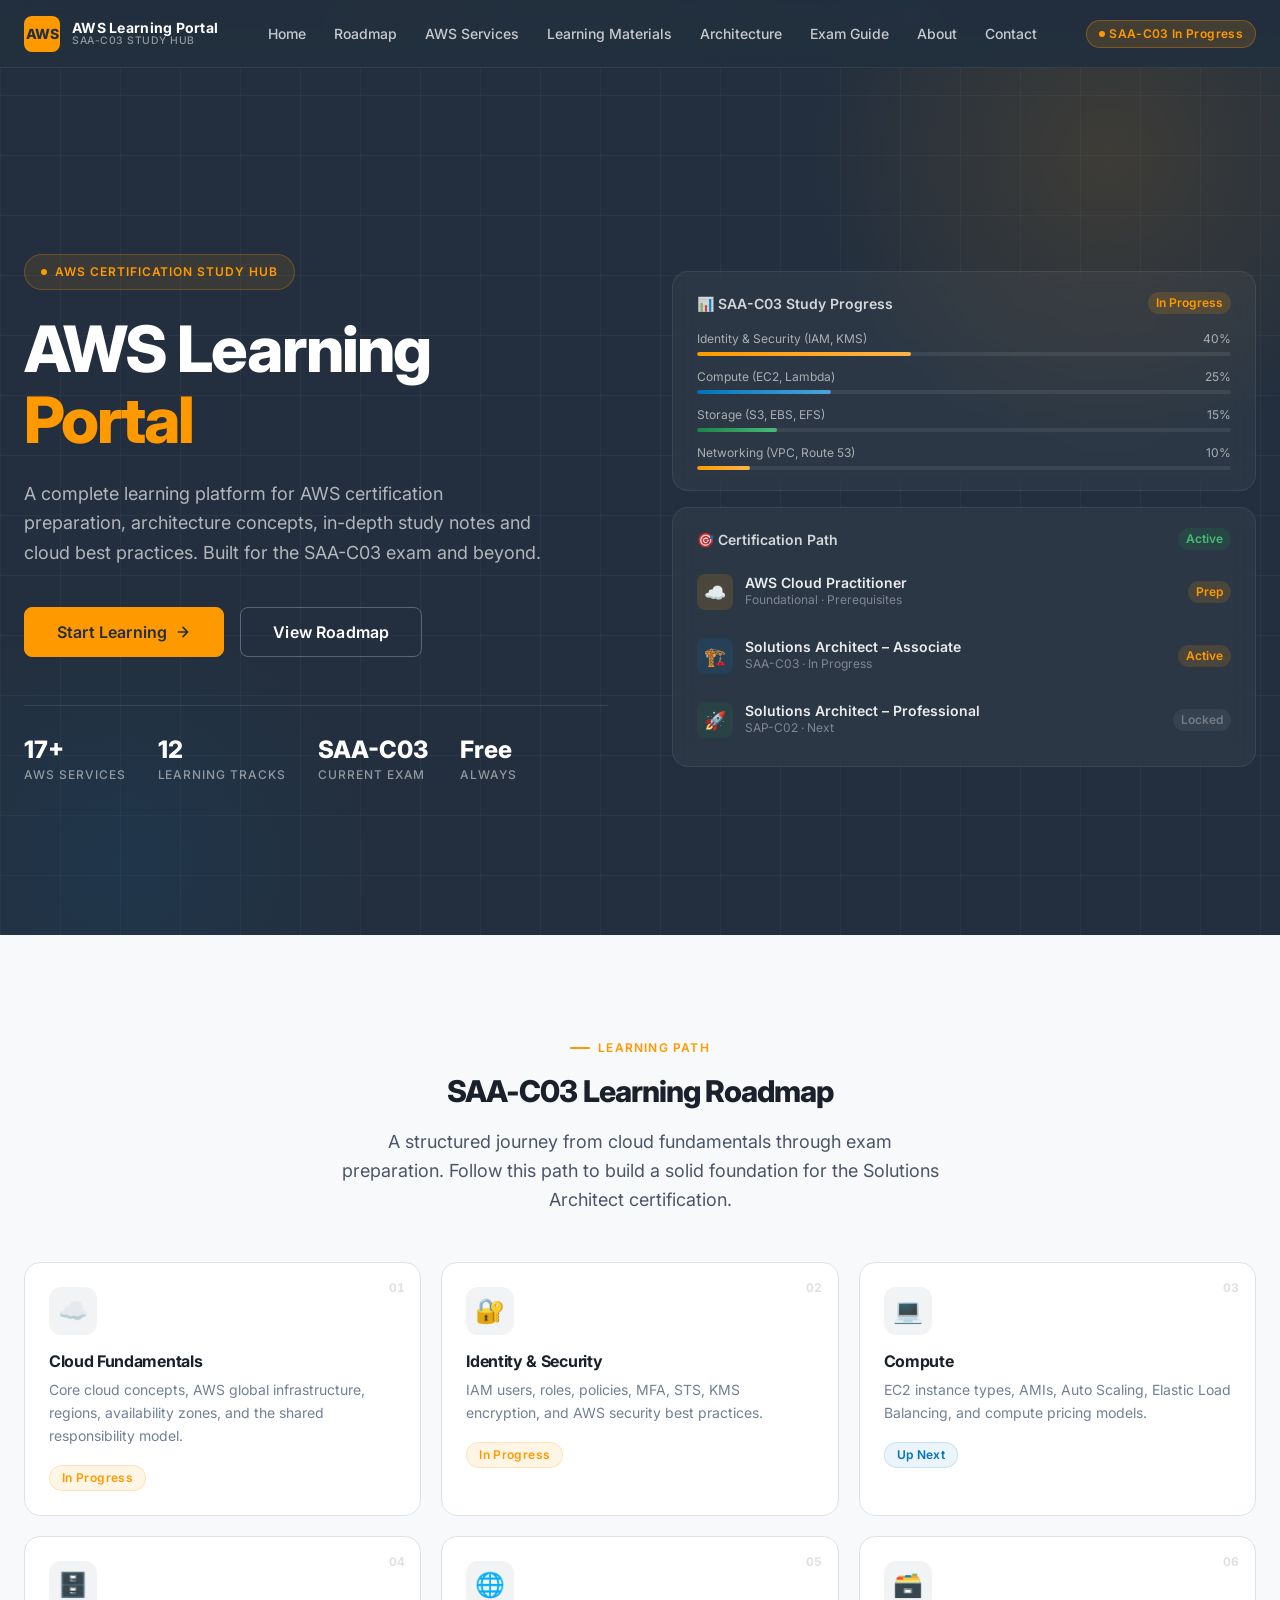
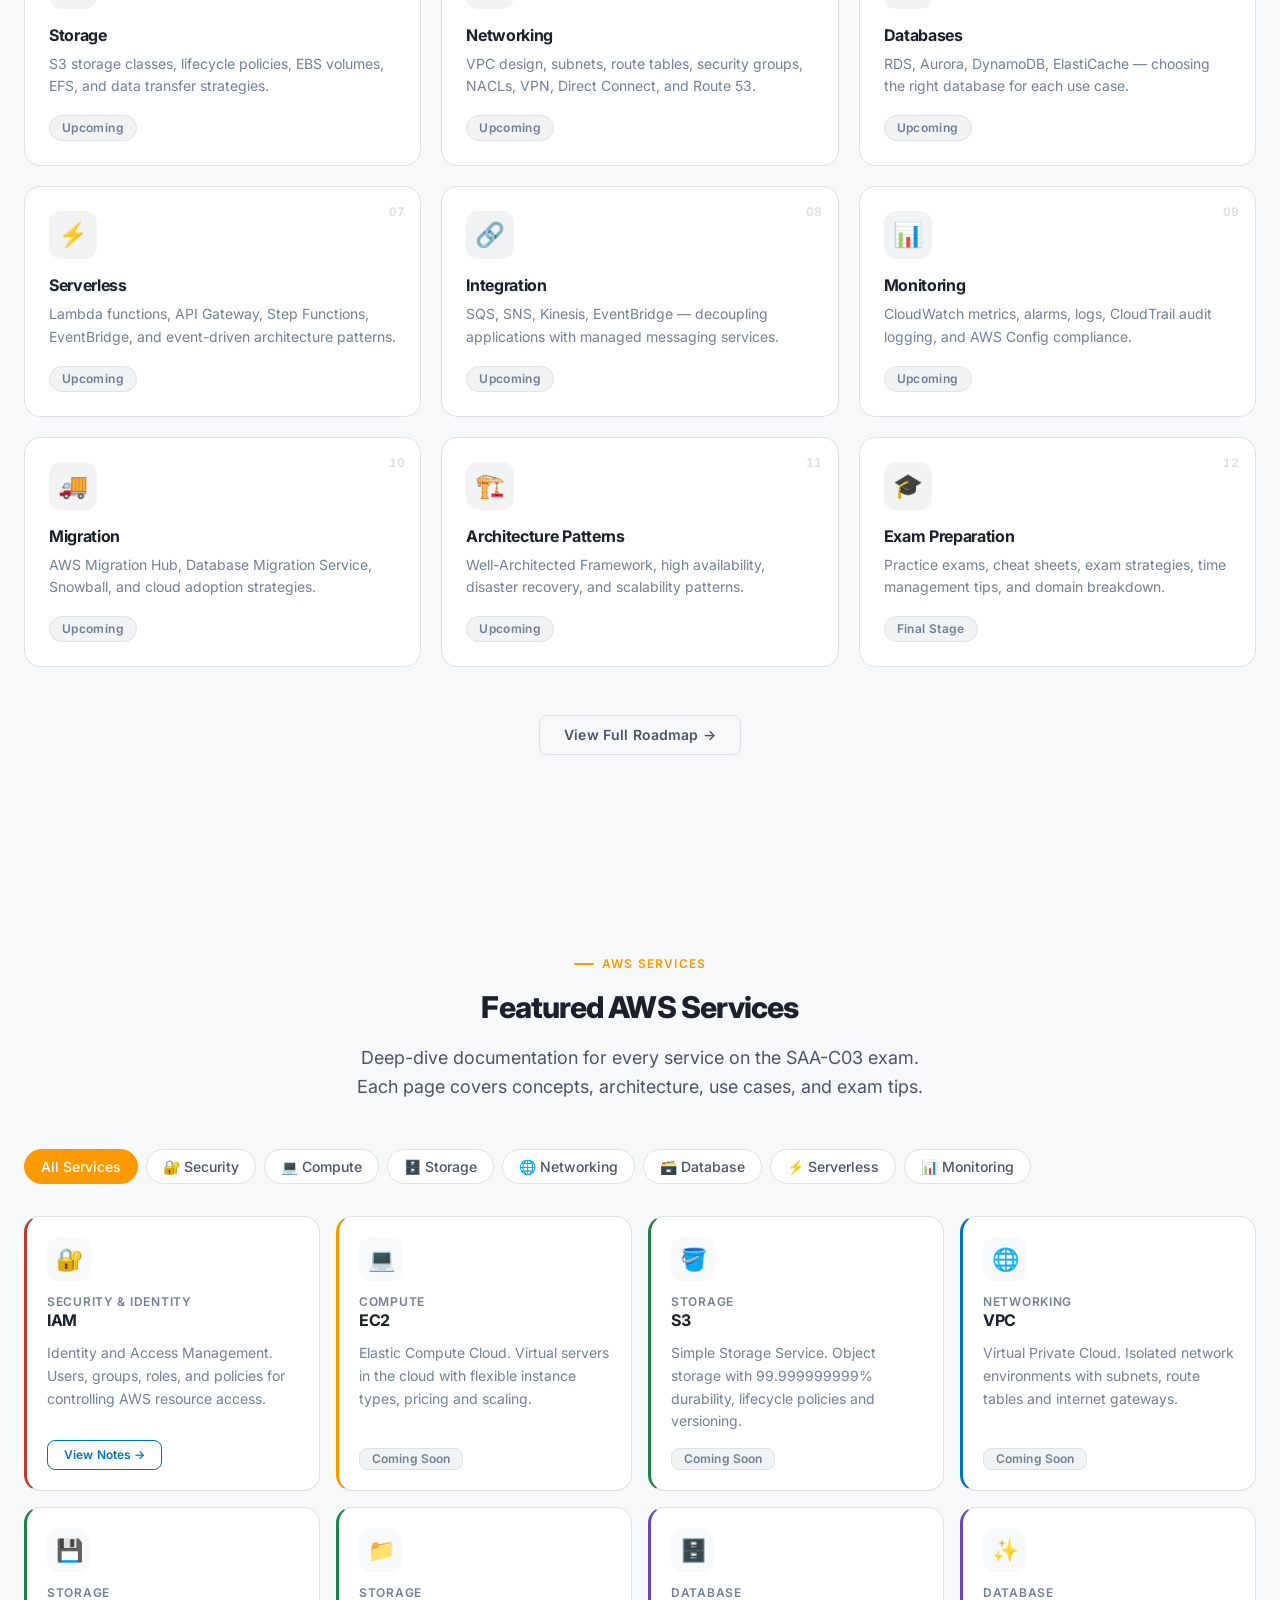
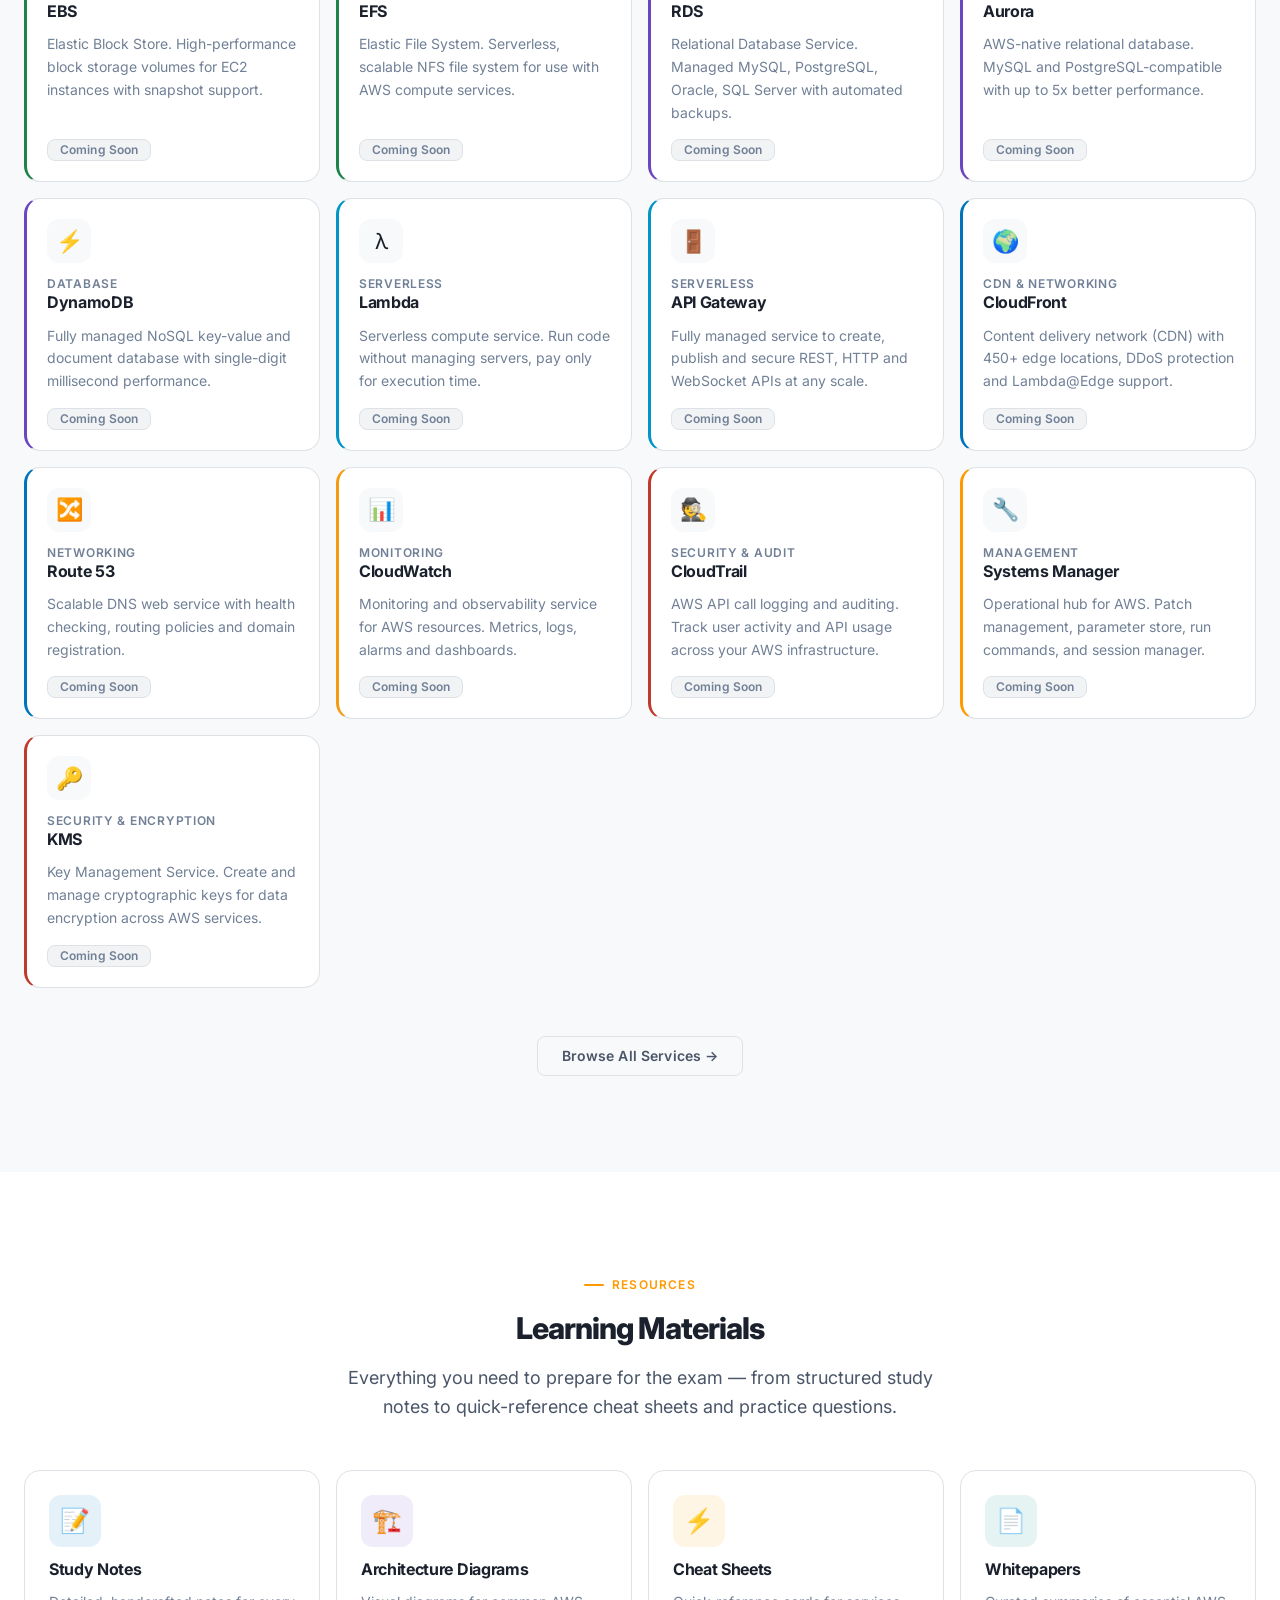
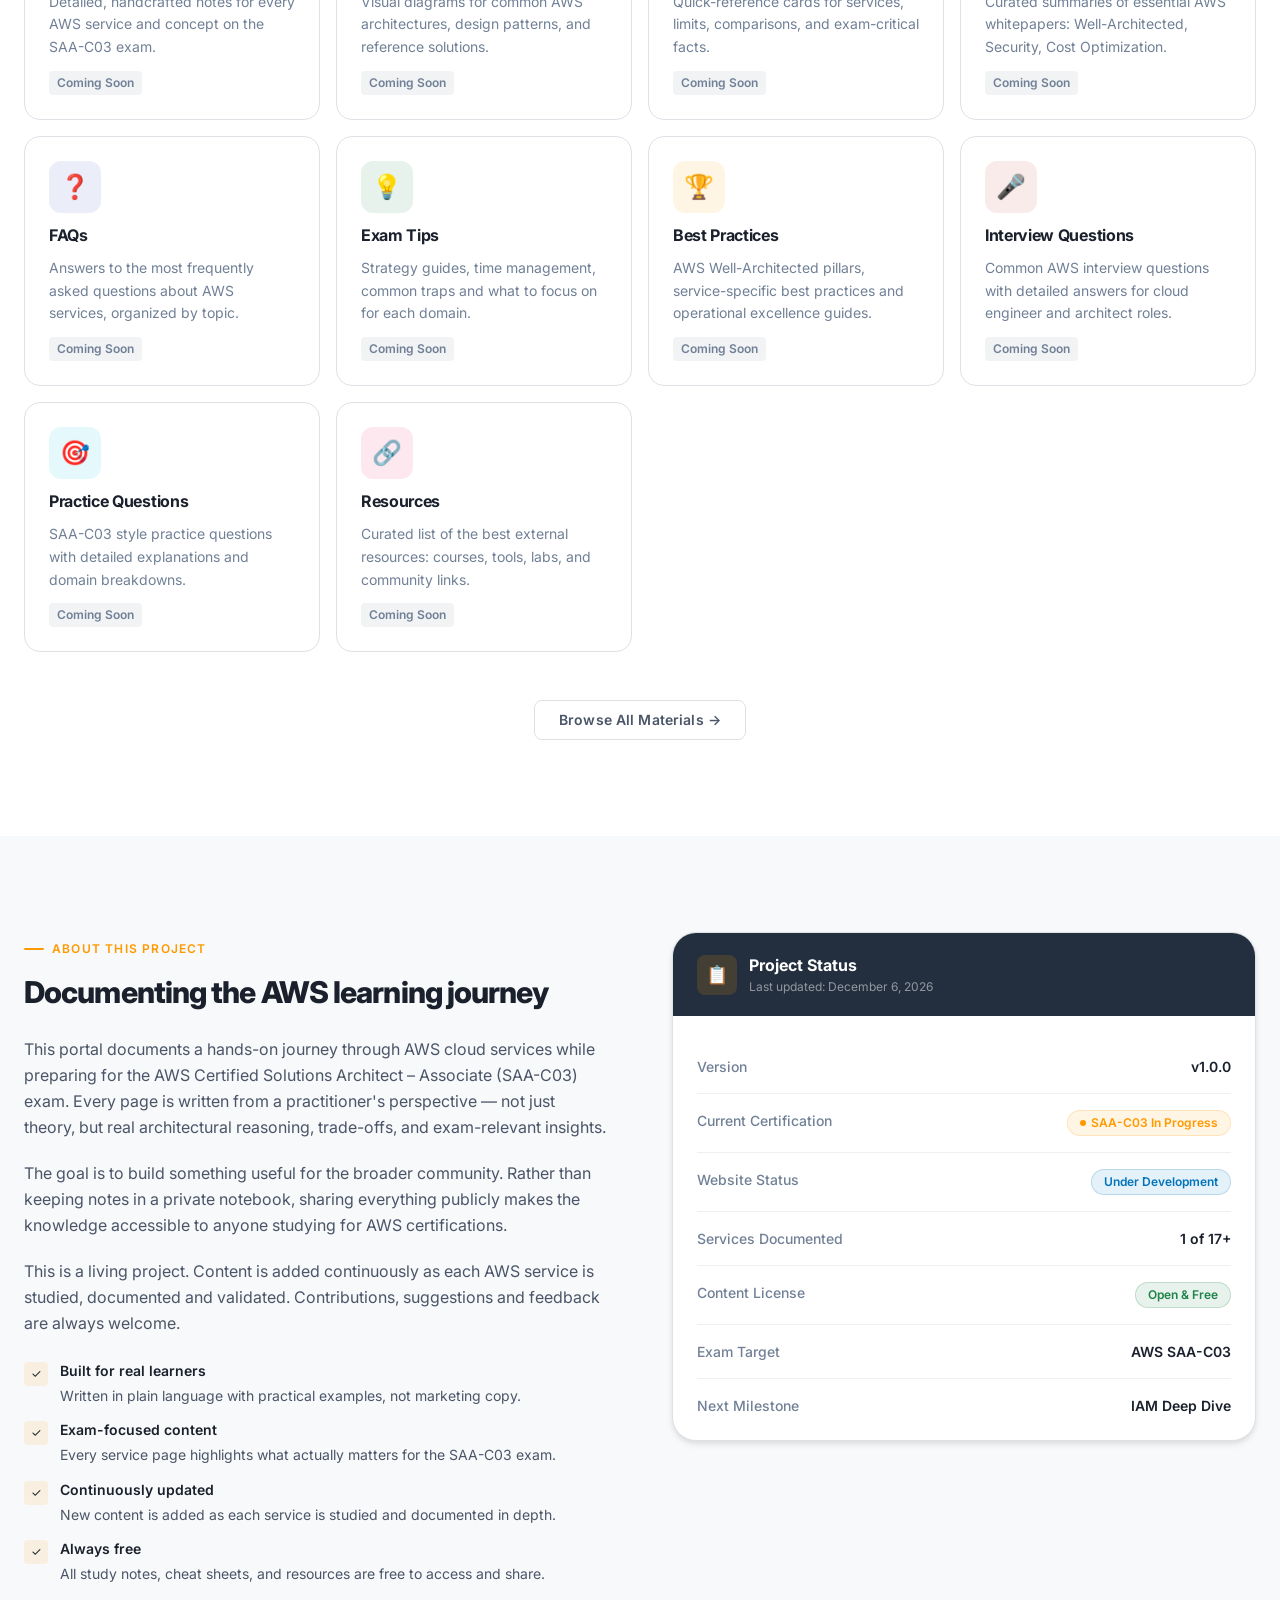
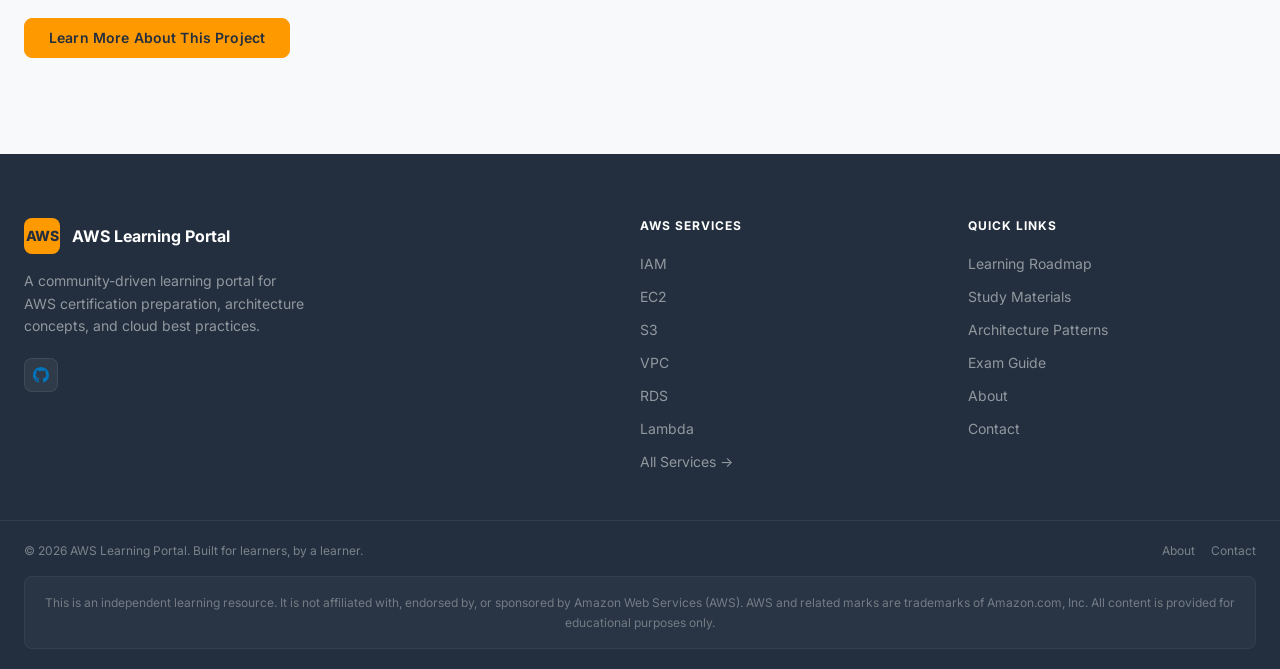
==== index.html @ 8dfd60c5 "feat: add AWS Learning Portal V1 - Landing page with hero, roadmap, services, materials, about, foot" ====
<!DOCTYPE html>
<html lang="en">
<head>
  <meta charset="UTF-8" />
  <meta name="viewport" content="width=device-width, initial-scale=1.0" />
  <meta name="description" content="A complete AWS learning portal for certification preparation, architecture concepts, study notes and cloud best practices. Focused on AWS SAA-C03." />
  <meta name="keywords" content="AWS, SAA-C03, Solutions Architect, Cloud, Certification, Learning, Study Notes" />
  <meta name="author" content="AWS Learning Portal" />

  <!-- Open Graph -->
  <meta property="og:title" content="AWS Learning Portal — SAA-C03 Study Hub" />
  <meta property="og:description" content="A complete learning platform for AWS certification preparation, architecture concepts, study notes and cloud best practices." />
  <meta property="og:type" content="website" />

  <title>AWS Learning Portal — SAA-C03 Study Hub</title>

  <!-- Google Fonts: Inter -->
  <link rel="preconnect" href="https://fonts.googleapis.com" />
  <link rel="preconnect" href="https://fonts.gstatic.com" crossorigin />
  <link href="https://fonts.googleapis.com/css2?family=Inter:wght@400;500;600;700;800&display=swap" rel="stylesheet" />

  <!-- Stylesheets -->
  <link rel="stylesheet" href="css/style.css" />
  <link rel="stylesheet" href="css/responsive.css" />

  <!-- Favicon placeholder -->
  <link rel="icon" href="data:image/svg+xml,<svg xmlns='http://www.w3.org/2000/svg' viewBox='0 0 100 100'><rect width='100' height='100' rx='18' fill='%23232F3E'/><text y='.9em' font-size='70' x='12'>☁️</text></svg>" />
</head>
<body>

  <!-- Skip to main content (accessibility) -->
  <a class="skip-link" href="#main-content">Skip to main content</a>

  <!-- ============================================================
       ANNOUNCEMENT BAR
       ============================================================ -->
  <div class="announcement-bar" role="banner">
    <strong>📚 Currently studying:</strong> AWS Certified Solutions Architect – Associate (SAA-C03) &nbsp;·&nbsp;
    <a href="services/iam.html">Start with IAM →</a>
  </div>

  <!-- ============================================================
       NAVIGATION
       ============================================================ -->
  <header class="navbar" role="banner">
    <div class="navbar__inner">

      <!-- Logo -->
      <a href="index.html" class="navbar__logo" aria-label="AWS Learning Portal home">
        <div class="navbar__logo-icon" aria-hidden="true">AWS</div>
        <div class="navbar__logo-text">
          <span class="navbar__logo-name">AWS Learning Portal</span>
          <span class="navbar__logo-tagline">SAA-C03 Study Hub</span>
        </div>
      </a>

      <!-- Desktop Nav -->
      <nav class="navbar__nav" role="navigation" aria-label="Main navigation">
        <a href="index.html"          class="navbar__link active">Home</a>
        <a href="roadmap.html"        class="navbar__link">Roadmap</a>
        <a href="services.html"       class="navbar__link">AWS Services</a>
        <a href="materials.html"      class="navbar__link">Learning Materials</a>
        <a href="architecture.html"   class="navbar__link">Architecture</a>
        <a href="exam-guide.html"     class="navbar__link">Exam Guide</a>
        <a href="about.html"          class="navbar__link">About</a>
        <a href="contact.html"        class="navbar__link">Contact</a>
      </nav>

      <!-- Actions -->
      <div class="navbar__actions">
        <span class="navbar__badge">SAA-C03 In Progress</span>
        <!-- Hamburger -->
        <button class="navbar__hamburger" aria-label="Toggle navigation" aria-expanded="false" aria-controls="mobile-menu">
          <span></span>
          <span></span>
          <span></span>
        </button>
      </div>
    </div>
  </header>

  <!-- Mobile Menu -->
  <div class="navbar__mobile-menu" id="mobile-menu" role="navigation" aria-label="Mobile navigation">
    <a href="index.html"          class="navbar__mobile-link">🏠 Home</a>
    <a href="roadmap.html"        class="navbar__mobile-link">🗺️ Roadmap</a>
    <a href="services.html"       class="navbar__mobile-link">⚙️ AWS Services</a>
    <a href="materials.html"      class="navbar__mobile-link">📚 Learning Materials</a>
    <a href="architecture.html"   class="navbar__mobile-link">🏗️ Architecture Patterns</a>
    <a href="exam-guide.html"     class="navbar__mobile-link">📝 Exam Guide</a>
    <a href="about.html"          class="navbar__mobile-link">ℹ️ About</a>
    <a href="contact.html"        class="navbar__mobile-link">✉️ Contact</a>
  </div>


  <!-- ============================================================
       MAIN CONTENT
       ============================================================ -->
  <main id="main-content">

    <!-- ============================================================
         SECTION 1 — HERO
         ============================================================ -->
    <section class="hero" id="hero" aria-label="Hero section">

      <!-- Background decorations -->
      <div class="hero__bg" aria-hidden="true">
        <div class="hero__grid"></div>
        <div class="hero__glow-1"></div>
        <div class="hero__glow-2"></div>
      </div>

      <div class="hero__content">

        <!-- Left: Text -->
        <div class="hero__left">
          <div class="hero__eyebrow">
            <span class="hero__eyebrow-dot" aria-hidden="true"></span>
            AWS Certification Study Hub
          </div>

          <h1 class="hero__title">
            AWS Learning
            <span class="hero__title-accent">Portal</span>
          </h1>

          <p class="hero__subtitle">
            A complete learning platform for AWS certification preparation,
            architecture concepts, in-depth study notes and cloud best practices.
            Built for the SAA-C03 exam and beyond.
          </p>

          <div class="hero__actions">
            <a href="#roadmap" class="btn btn--primary btn--lg">
              Start Learning
              <svg width="16" height="16" viewBox="0 0 24 24" fill="none" stroke="currentColor" stroke-width="2.5" stroke-linecap="round" stroke-linejoin="round" aria-hidden="true"><path d="M5 12h14M12 5l7 7-7 7"/></svg>
            </a>
            <a href="roadmap.html" class="btn btn--ghost-light btn--lg">
              View Roadmap
            </a>
          </div>

          <!-- Stats bar -->
          <div class="hero__stats" aria-label="Portal statistics">
            <div class="hero__stat">
              <div class="hero__stat-number">17+</div>
              <div class="hero__stat-label">AWS Services</div>
            </div>
            <div class="hero__stat">
              <div class="hero__stat-number">12</div>
              <div class="hero__stat-label">Learning Tracks</div>
            </div>
            <div class="hero__stat">
              <div class="hero__stat-number">SAA-C03</div>
              <div class="hero__stat-label">Current Exam</div>
            </div>
            <div class="hero__stat">
              <div class="hero__stat-number">Free</div>
              <div class="hero__stat-label">Always</div>
            </div>
          </div>
        </div>

        <!-- Right: Dashboard Panel -->
        <div class="hero__right" aria-hidden="true">

          <!-- Study Progress Panel -->
          <div class="hero__panel">
            <div class="hero__panel-header">
              <span class="hero__panel-title">📊 SAA-C03 Study Progress</span>
              <span class="hero__panel-badge">In Progress</span>
            </div>
            <div class="hero__progress-list">
              <div class="hero__progress-item">
                <div class="hero__progress-label">
                  <span>Identity &amp; Security (IAM, KMS)</span>
                  <span>40%</span>
                </div>
                <div class="hero__progress-bar">
                  <div class="hero__progress-fill" data-width="40"></div>
                </div>
              </div>
              <div class="hero__progress-item">
                <div class="hero__progress-label">
                  <span>Compute (EC2, Lambda)</span>
                  <span>25%</span>
                </div>
                <div class="hero__progress-bar">
                  <div class="hero__progress-fill hero__progress-fill--blue" data-width="25"></div>
                </div>
              </div>
              <div class="hero__progress-item">
                <div class="hero__progress-label">
                  <span>Storage (S3, EBS, EFS)</span>
                  <span>15%</span>
                </div>
                <div class="hero__progress-bar">
                  <div class="hero__progress-fill hero__progress-fill--green" data-width="15"></div>
                </div>
              </div>
              <div class="hero__progress-item">
                <div class="hero__progress-label">
                  <span>Networking (VPC, Route 53)</span>
                  <span>10%</span>
                </div>
                <div class="hero__progress-bar">
                  <div class="hero__progress-fill" data-width="10"></div>
                </div>
              </div>
            </div>
          </div>

          <!-- Certification Roadmap Panel -->
          <div class="hero__panel">
            <div class="hero__panel-header">
              <span class="hero__panel-title">🎯 Certification Path</span>
              <span class="hero__panel-badge hero__panel-badge--green">Active</span>
            </div>
            <div class="hero__progress-list">
              <div class="hero__cert-item">
                <div class="hero__cert-icon hero__cert-icon--orange">☁️</div>
                <div class="hero__cert-info">
                  <div class="hero__cert-name">AWS Cloud Practitioner</div>
                  <div class="hero__cert-meta">Foundational · Prerequisites</div>
                </div>
                <span class="hero__cert-status hero__cert-status--active">Prep</span>
              </div>
              <div class="hero__cert-item">
                <div class="hero__cert-icon hero__cert-icon--blue">🏗️</div>
                <div class="hero__cert-info">
                  <div class="hero__cert-name">Solutions Architect – Associate</div>
                  <div class="hero__cert-meta">SAA-C03 · In Progress</div>
                </div>
                <span class="hero__cert-status hero__cert-status--active">Active</span>
              </div>
              <div class="hero__cert-item">
                <div class="hero__cert-icon hero__cert-icon--green">🚀</div>
                <div class="hero__cert-info">
                  <div class="hero__cert-name">Solutions Architect – Professional</div>
                  <div class="hero__cert-meta">SAP-C02 · Next</div>
                </div>
                <span class="hero__cert-status hero__cert-status--locked">Locked</span>
              </div>
            </div>
          </div>

        </div><!-- /.hero__right -->
      </div><!-- /.hero__content -->
    </section>


    <!-- ============================================================
         SECTION 2 — LEARNING ROADMAP
         ============================================================ -->
    <section class="section roadmap" id="roadmap" aria-labelledby="roadmap-title">
      <div class="container">

        <div class="section-header section-header--centered fade-in">
          <div class="section-label">Learning Path</div>
          <h2 class="section-title" id="roadmap-title">SAA-C03 Learning Roadmap</h2>
          <p class="section-subtitle">
            A structured journey from cloud fundamentals through exam preparation.
            Follow this path to build a solid foundation for the Solutions Architect certification.
          </p>
        </div>

        <div class="roadmap__grid stagger">

          <article class="roadmap-card fade-in">
            <span class="roadmap-card__number">01</span>
            <div class="roadmap-card__icon">☁️</div>
            <h3 class="roadmap-card__title">Cloud Fundamentals</h3>
            <p class="roadmap-card__desc">Core cloud concepts, AWS global infrastructure, regions, availability zones, and the shared responsibility model.</p>
            <span class="roadmap-card__tag roadmap-card__tag--active">In Progress</span>
          </article>

          <article class="roadmap-card fade-in">
            <span class="roadmap-card__number">02</span>
            <div class="roadmap-card__icon">🔐</div>
            <h3 class="roadmap-card__title">Identity &amp; Security</h3>
            <p class="roadmap-card__desc">IAM users, roles, policies, MFA, STS, KMS encryption, and AWS security best practices.</p>
            <span class="roadmap-card__tag roadmap-card__tag--active">In Progress</span>
          </article>

          <article class="roadmap-card fade-in">
            <span class="roadmap-card__number">03</span>
            <div class="roadmap-card__icon">💻</div>
            <h3 class="roadmap-card__title">Compute</h3>
            <p class="roadmap-card__desc">EC2 instance types, AMIs, Auto Scaling, Elastic Load Balancing, and compute pricing models.</p>
            <span class="roadmap-card__tag roadmap-card__tag--soon">Up Next</span>
          </article>

          <article class="roadmap-card fade-in">
            <span class="roadmap-card__number">04</span>
            <div class="roadmap-card__icon">🗄️</div>
            <h3 class="roadmap-card__title">Storage</h3>
            <p class="roadmap-card__desc">S3 storage classes, lifecycle policies, EBS volumes, EFS, and data transfer strategies.</p>
            <span class="roadmap-card__tag roadmap-card__tag--locked">Upcoming</span>
          </article>

          <article class="roadmap-card fade-in">
            <span class="roadmap-card__number">05</span>
            <div class="roadmap-card__icon">🌐</div>
            <h3 class="roadmap-card__title">Networking</h3>
            <p class="roadmap-card__desc">VPC design, subnets, route tables, security groups, NACLs, VPN, Direct Connect, and Route 53.</p>
            <span class="roadmap-card__tag roadmap-card__tag--locked">Upcoming</span>
          </article>

          <article class="roadmap-card fade-in">
            <span class="roadmap-card__number">06</span>
            <div class="roadmap-card__icon">🗃️</div>
            <h3 class="roadmap-card__title">Databases</h3>
            <p class="roadmap-card__desc">RDS, Aurora, DynamoDB, ElastiCache — choosing the right database for each use case.</p>
            <span class="roadmap-card__tag roadmap-card__tag--locked">Upcoming</span>
          </article>

          <article class="roadmap-card fade-in">
            <span class="roadmap-card__number">07</span>
            <div class="roadmap-card__icon">⚡</div>
            <h3 class="roadmap-card__title">Serverless</h3>
            <p class="roadmap-card__desc">Lambda functions, API Gateway, Step Functions, EventBridge, and event-driven architecture patterns.</p>
            <span class="roadmap-card__tag roadmap-card__tag--locked">Upcoming</span>
          </article>

          <article class="roadmap-card fade-in">
            <span class="roadmap-card__number">08</span>
            <div class="roadmap-card__icon">🔗</div>
            <h3 class="roadmap-card__title">Integration</h3>
            <p class="roadmap-card__desc">SQS, SNS, Kinesis, EventBridge — decoupling applications with managed messaging services.</p>
            <span class="roadmap-card__tag roadmap-card__tag--locked">Upcoming</span>
          </article>

          <article class="roadmap-card fade-in">
            <span class="roadmap-card__number">09</span>
            <div class="roadmap-card__icon">📊</div>
            <h3 class="roadmap-card__title">Monitoring</h3>
            <p class="roadmap-card__desc">CloudWatch metrics, alarms, logs, CloudTrail audit logging, and AWS Config compliance.</p>
            <span class="roadmap-card__tag roadmap-card__tag--locked">Upcoming</span>
          </article>

          <article class="roadmap-card fade-in">
            <span class="roadmap-card__number">10</span>
            <div class="roadmap-card__icon">🚚</div>
            <h3 class="roadmap-card__title">Migration</h3>
            <p class="roadmap-card__desc">AWS Migration Hub, Database Migration Service, Snowball, and cloud adoption strategies.</p>
            <span class="roadmap-card__tag roadmap-card__tag--locked">Upcoming</span>
          </article>

          <article class="roadmap-card fade-in">
            <span class="roadmap-card__number">11</span>
            <div class="roadmap-card__icon">🏗️</div>
            <h3 class="roadmap-card__title">Architecture Patterns</h3>
            <p class="roadmap-card__desc">Well-Architected Framework, high availability, disaster recovery, and scalability patterns.</p>
            <span class="roadmap-card__tag roadmap-card__tag--locked">Upcoming</span>
          </article>

          <article class="roadmap-card fade-in">
            <span class="roadmap-card__number">12</span>
            <div class="roadmap-card__icon">🎓</div>
            <h3 class="roadmap-card__title">Exam Preparation</h3>
            <p class="roadmap-card__desc">Practice exams, cheat sheets, exam strategies, time management tips, and domain breakdown.</p>
            <span class="roadmap-card__tag roadmap-card__tag--locked">Final Stage</span>
          </article>

        </div><!-- /.roadmap__grid -->

        <div class="text-center" style="margin-top: 3rem;">
          <a href="roadmap.html" class="btn btn--ghost">View Full Roadmap →</a>
        </div>

      </div>
    </section>


    <!-- ============================================================
         SECTION 3 — FEATURED AWS SERVICES
         ============================================================ -->
    <section class="section section--alt" id="services" aria-labelledby="services-title">
      <div class="container">

        <div class="section-header section-header--centered fade-in">
          <div class="section-label">AWS Services</div>
          <h2 class="section-title" id="services-title">Featured AWS Services</h2>
          <p class="section-subtitle">
            Deep-dive documentation for every service on the SAA-C03 exam.
            Each page covers concepts, architecture, use cases, and exam tips.
          </p>
        </div>

        <!-- Filter Tabs -->
        <div class="services__filter" role="tablist" aria-label="Filter services by category">
          <button class="filter-tab active" data-filter="all" role="tab" aria-selected="true">All Services</button>
          <button class="filter-tab" data-filter="security"   role="tab" aria-selected="false">🔐 Security</button>
          <button class="filter-tab" data-filter="compute"    role="tab" aria-selected="false">💻 Compute</button>
          <button class="filter-tab" data-filter="storage"    role="tab" aria-selected="false">🗄️ Storage</button>
          <button class="filter-tab" data-filter="network"    role="tab" aria-selected="false">🌐 Networking</button>
          <button class="filter-tab" data-filter="database"   role="tab" aria-selected="false">🗃️ Database</button>
          <button class="filter-tab" data-filter="serverless" role="tab" aria-selected="false">⚡ Serverless</button>
          <button class="filter-tab" data-filter="monitoring" role="tab" aria-selected="false">📊 Monitoring</button>
        </div>

        <div class="services__grid stagger">

          <!-- IAM -->
          <article class="service-card aws-cat--security fade-in" data-category="security">
            <div class="service-card__icon">🔐</div>
            <div>
              <div class="service-card__category">Security &amp; Identity</div>
              <h3 class="service-card__name">IAM</h3>
            </div>
            <p class="service-card__desc">Identity and Access Management. Users, groups, roles, and policies for controlling AWS resource access.</p>
            <div class="service-card__footer">
              <a href="services/iam.html" class="btn btn--outline-blue btn--sm">View Notes →</a>
            </div>
          </article>

          <!-- EC2 -->
          <article class="service-card aws-cat--compute fade-in" data-category="compute">
            <div class="service-card__icon">💻</div>
            <div>
              <div class="service-card__category">Compute</div>
              <h3 class="service-card__name">EC2</h3>
            </div>
            <p class="service-card__desc">Elastic Compute Cloud. Virtual servers in the cloud with flexible instance types, pricing and scaling.</p>
            <div class="service-card__footer">
              <a href="services/ec2.html" class="btn btn--coming-soon btn--sm">Coming Soon</a>
            </div>
          </article>

          <!-- S3 -->
          <article class="service-card aws-cat--storage fade-in" data-category="storage">
            <div class="service-card__icon">🪣</div>
            <div>
              <div class="service-card__category">Storage</div>
              <h3 class="service-card__name">S3</h3>
            </div>
            <p class="service-card__desc">Simple Storage Service. Object storage with 99.999999999% durability, lifecycle policies and versioning.</p>
            <div class="service-card__footer">
              <a href="services/s3.html" class="btn btn--coming-soon btn--sm">Coming Soon</a>
            </div>
          </article>

          <!-- VPC -->
          <article class="service-card aws-cat--network fade-in" data-category="network">
            <div class="service-card__icon">🌐</div>
            <div>
              <div class="service-card__category">Networking</div>
              <h3 class="service-card__name">VPC</h3>
            </div>
            <p class="service-card__desc">Virtual Private Cloud. Isolated network environments with subnets, route tables and internet gateways.</p>
            <div class="service-card__footer">
              <a href="services/vpc.html" class="btn btn--coming-soon btn--sm">Coming Soon</a>
            </div>
          </article>

          <!-- EBS -->
          <article class="service-card aws-cat--storage fade-in" data-category="storage">
            <div class="service-card__icon">💾</div>
            <div>
              <div class="service-card__category">Storage</div>
              <h3 class="service-card__name">EBS</h3>
            </div>
            <p class="service-card__desc">Elastic Block Store. High-performance block storage volumes for EC2 instances with snapshot support.</p>
            <div class="service-card__footer">
              <a href="services/ebs.html" class="btn btn--coming-soon btn--sm">Coming Soon</a>
            </div>
          </article>

          <!-- EFS -->
          <article class="service-card aws-cat--storage fade-in" data-category="storage">
            <div class="service-card__icon">📁</div>
            <div>
              <div class="service-card__category">Storage</div>
              <h3 class="service-card__name">EFS</h3>
            </div>
            <p class="service-card__desc">Elastic File System. Serverless, scalable NFS file system for use with AWS compute services.</p>
            <div class="service-card__footer">
              <a href="services/efs.html" class="btn btn--coming-soon btn--sm">Coming Soon</a>
            </div>
          </article>

          <!-- RDS -->
          <article class="service-card aws-cat--database fade-in" data-category="database">
            <div class="service-card__icon">🗄️</div>
            <div>
              <div class="service-card__category">Database</div>
              <h3 class="service-card__name">RDS</h3>
            </div>
            <p class="service-card__desc">Relational Database Service. Managed MySQL, PostgreSQL, Oracle, SQL Server with automated backups.</p>
            <div class="service-card__footer">
              <a href="services/rds.html" class="btn btn--coming-soon btn--sm">Coming Soon</a>
            </div>
          </article>

          <!-- Aurora -->
          <article class="service-card aws-cat--database fade-in" data-category="database">
            <div class="service-card__icon">✨</div>
            <div>
              <div class="service-card__category">Database</div>
              <h3 class="service-card__name">Aurora</h3>
            </div>
            <p class="service-card__desc">AWS-native relational database. MySQL and PostgreSQL-compatible with up to 5x better performance.</p>
            <div class="service-card__footer">
              <a href="services/aurora.html" class="btn btn--coming-soon btn--sm">Coming Soon</a>
            </div>
          </article>

          <!-- DynamoDB -->
          <article class="service-card aws-cat--database fade-in" data-category="database">
            <div class="service-card__icon">⚡</div>
            <div>
              <div class="service-card__category">Database</div>
              <h3 class="service-card__name">DynamoDB</h3>
            </div>
            <p class="service-card__desc">Fully managed NoSQL key-value and document database with single-digit millisecond performance.</p>
            <div class="service-card__footer">
              <a href="services/dynamodb.html" class="btn btn--coming-soon btn--sm">Coming Soon</a>
            </div>
          </article>

          <!-- Lambda -->
          <article class="service-card aws-cat--serverless fade-in" data-category="serverless">
            <div class="service-card__icon">λ</div>
            <div>
              <div class="service-card__category">Serverless</div>
              <h3 class="service-card__name">Lambda</h3>
            </div>
            <p class="service-card__desc">Serverless compute service. Run code without managing servers, pay only for execution time.</p>
            <div class="service-card__footer">
              <a href="services/lambda.html" class="btn btn--coming-soon btn--sm">Coming Soon</a>
            </div>
          </article>

          <!-- API Gateway -->
          <article class="service-card aws-cat--serverless fade-in" data-category="serverless">
            <div class="service-card__icon">🚪</div>
            <div>
              <div class="service-card__category">Serverless</div>
              <h3 class="service-card__name">API Gateway</h3>
            </div>
            <p class="service-card__desc">Fully managed service to create, publish and secure REST, HTTP and WebSocket APIs at any scale.</p>
            <div class="service-card__footer">
              <a href="services/api-gateway.html" class="btn btn--coming-soon btn--sm">Coming Soon</a>
            </div>
          </article>

          <!-- CloudFront -->
          <article class="service-card aws-cat--network fade-in" data-category="network">
            <div class="service-card__icon">🌍</div>
            <div>
              <div class="service-card__category">CDN &amp; Networking</div>
              <h3 class="service-card__name">CloudFront</h3>
            </div>
            <p class="service-card__desc">Content delivery network (CDN) with 450+ edge locations, DDoS protection and Lambda@Edge support.</p>
            <div class="service-card__footer">
              <a href="services/cloudfront.html" class="btn btn--coming-soon btn--sm">Coming Soon</a>
            </div>
          </article>

          <!-- Route 53 -->
          <article class="service-card aws-cat--network fade-in" data-category="network">
            <div class="service-card__icon">🔀</div>
            <div>
              <div class="service-card__category">Networking</div>
              <h3 class="service-card__name">Route 53</h3>
            </div>
            <p class="service-card__desc">Scalable DNS web service with health checking, routing policies and domain registration.</p>
            <div class="service-card__footer">
              <a href="services/route53.html" class="btn btn--coming-soon btn--sm">Coming Soon</a>
            </div>
          </article>

          <!-- CloudWatch -->
          <article class="service-card aws-cat--monitoring fade-in" data-category="monitoring">
            <div class="service-card__icon">📊</div>
            <div>
              <div class="service-card__category">Monitoring</div>
              <h3 class="service-card__name">CloudWatch</h3>
            </div>
            <p class="service-card__desc">Monitoring and observability service for AWS resources. Metrics, logs, alarms and dashboards.</p>
            <div class="service-card__footer">
              <a href="services/cloudwatch.html" class="btn btn--coming-soon btn--sm">Coming Soon</a>
            </div>
          </article>

          <!-- CloudTrail -->
          <article class="service-card aws-cat--security fade-in" data-category="security">
            <div class="service-card__icon">🕵️</div>
            <div>
              <div class="service-card__category">Security &amp; Audit</div>
              <h3 class="service-card__name">CloudTrail</h3>
            </div>
            <p class="service-card__desc">AWS API call logging and auditing. Track user activity and API usage across your AWS infrastructure.</p>
            <div class="service-card__footer">
              <a href="services/cloudtrail.html" class="btn btn--coming-soon btn--sm">Coming Soon</a>
            </div>
          </article>

          <!-- Systems Manager -->
          <article class="service-card aws-cat--compute fade-in" data-category="compute">
            <div class="service-card__icon">🔧</div>
            <div>
              <div class="service-card__category">Management</div>
              <h3 class="service-card__name">Systems Manager</h3>
            </div>
            <p class="service-card__desc">Operational hub for AWS. Patch management, parameter store, run commands, and session manager.</p>
            <div class="service-card__footer">
              <a href="services/ssm.html" class="btn btn--coming-soon btn--sm">Coming Soon</a>
            </div>
          </article>

          <!-- KMS -->
          <article class="service-card aws-cat--security fade-in" data-category="security">
            <div class="service-card__icon">🔑</div>
            <div>
              <div class="service-card__category">Security &amp; Encryption</div>
              <h3 class="service-card__name">KMS</h3>
            </div>
            <p class="service-card__desc">Key Management Service. Create and manage cryptographic keys for data encryption across AWS services.</p>
            <div class="service-card__footer">
              <a href="services/kms.html" class="btn btn--coming-soon btn--sm">Coming Soon</a>
            </div>
          </article>

        </div><!-- /.services__grid -->

        <div class="text-center" style="margin-top: 3rem;">
          <a href="services.html" class="btn btn--ghost">Browse All Services →</a>
        </div>

      </div>
    </section>


    <!-- ============================================================
         SECTION 4 — LEARNING MATERIALS
         ============================================================ -->
    <section class="section" id="materials" aria-labelledby="materials-title">
      <div class="container">

        <div class="section-header section-header--centered fade-in">
          <div class="section-label">Resources</div>
          <h2 class="section-title" id="materials-title">Learning Materials</h2>
          <p class="section-subtitle">
            Everything you need to prepare for the exam — from structured study notes
            to quick-reference cheat sheets and practice questions.
          </p>
        </div>

        <div class="materials__grid stagger">

          <a href="materials.html#study-notes" class="material-card fade-in">
            <div class="material-card__icon-wrap icon-bg--blue">📝</div>
            <h3 class="material-card__title">Study Notes</h3>
            <p class="material-card__desc">Detailed, handcrafted notes for every AWS service and concept on the SAA-C03 exam.</p>
            <span class="material-card__count">Coming Soon</span>
          </a>

          <a href="architecture.html" class="material-card fade-in">
            <div class="material-card__icon-wrap icon-bg--purple">🏗️</div>
            <h3 class="material-card__title">Architecture Diagrams</h3>
            <p class="material-card__desc">Visual diagrams for common AWS architectures, design patterns, and reference solutions.</p>
            <span class="material-card__count">Coming Soon</span>
          </a>

          <a href="materials.html#cheat-sheets" class="material-card fade-in">
            <div class="material-card__icon-wrap icon-bg--orange">⚡</div>
            <h3 class="material-card__title">Cheat Sheets</h3>
            <p class="material-card__desc">Quick-reference cards for services, limits, comparisons, and exam-critical facts.</p>
            <span class="material-card__count">Coming Soon</span>
          </a>

          <a href="materials.html#whitepapers" class="material-card fade-in">
            <div class="material-card__icon-wrap icon-bg--teal">📄</div>
            <h3 class="material-card__title">Whitepapers</h3>
            <p class="material-card__desc">Curated summaries of essential AWS whitepapers: Well-Architected, Security, Cost Optimization.</p>
            <span class="material-card__count">Coming Soon</span>
          </a>

          <a href="materials.html#faqs" class="material-card fade-in">
            <div class="material-card__icon-wrap icon-bg--indigo">❓</div>
            <h3 class="material-card__title">FAQs</h3>
            <p class="material-card__desc">Answers to the most frequently asked questions about AWS services, organized by topic.</p>
            <span class="material-card__count">Coming Soon</span>
          </a>

          <a href="exam-guide.html#tips" class="material-card fade-in">
            <div class="material-card__icon-wrap icon-bg--green">💡</div>
            <h3 class="material-card__title">Exam Tips</h3>
            <p class="material-card__desc">Strategy guides, time management, common traps and what to focus on for each domain.</p>
            <span class="material-card__count">Coming Soon</span>
          </a>

          <a href="materials.html#best-practices" class="material-card fade-in">
            <div class="material-card__icon-wrap icon-bg--amber">🏆</div>
            <h3 class="material-card__title">Best Practices</h3>
            <p class="material-card__desc">AWS Well-Architected pillars, service-specific best practices and operational excellence guides.</p>
            <span class="material-card__count">Coming Soon</span>
          </a>

          <a href="materials.html#interview" class="material-card fade-in">
            <div class="material-card__icon-wrap icon-bg--red">🎤</div>
            <h3 class="material-card__title">Interview Questions</h3>
            <p class="material-card__desc">Common AWS interview questions with detailed answers for cloud engineer and architect roles.</p>
            <span class="material-card__count">Coming Soon</span>
          </a>

          <a href="materials.html#practice" class="material-card fade-in">
            <div class="material-card__icon-wrap icon-bg--cyan">🎯</div>
            <h3 class="material-card__title">Practice Questions</h3>
            <p class="material-card__desc">SAA-C03 style practice questions with detailed explanations and domain breakdowns.</p>
            <span class="material-card__count">Coming Soon</span>
          </a>

          <a href="materials.html#resources" class="material-card fade-in">
            <div class="material-card__icon-wrap icon-bg--pink">🔗</div>
            <h3 class="material-card__title">Resources</h3>
            <p class="material-card__desc">Curated list of the best external resources: courses, tools, labs, and community links.</p>
            <span class="material-card__count">Coming Soon</span>
          </a>

        </div><!-- /.materials__grid -->

        <div class="text-center" style="margin-top: 3rem;">
          <a href="materials.html" class="btn btn--ghost">Browse All Materials →</a>
        </div>

      </div>
    </section>


    <!-- ============================================================
         SECTION 5 — ABOUT THIS PROJECT
         ============================================================ -->
    <section class="section section--alt" id="about" aria-labelledby="about-title">
      <div class="container">
        <div class="about__grid">

          <!-- Left: Text -->
          <div class="about__text fade-in">
            <div class="section-label">About This Project</div>
            <h2 id="about-title">Documenting the AWS learning journey</h2>
            <p>
              This portal documents a hands-on journey through AWS cloud services while
              preparing for the AWS Certified Solutions Architect – Associate (SAA-C03) exam.
              Every page is written from a practitioner's perspective — not just theory, but
              real architectural reasoning, trade-offs, and exam-relevant insights.
            </p>
            <p>
              The goal is to build something useful for the broader community. Rather than
              keeping notes in a private notebook, sharing everything publicly makes the
              knowledge accessible to anyone studying for AWS certifications.
            </p>
            <p>
              This is a living project. Content is added continuously as each AWS service
              is studied, documented and validated. Contributions, suggestions and feedback
              are always welcome.
            </p>

            <div class="about__feature-list">
              <div class="about__feature">
                <div class="about__feature-icon" aria-hidden="true">✓</div>
                <div class="about__feature-text">
                  <strong>Built for real learners</strong>
                  Written in plain language with practical examples, not marketing copy.
                </div>
              </div>
              <div class="about__feature">
                <div class="about__feature-icon" aria-hidden="true">✓</div>
                <div class="about__feature-text">
                  <strong>Exam-focused content</strong>
                  Every service page highlights what actually matters for the SAA-C03 exam.
                </div>
              </div>
              <div class="about__feature">
                <div class="about__feature-icon" aria-hidden="true">✓</div>
                <div class="about__feature-text">
                  <strong>Continuously updated</strong>
                  New content is added as each service is studied and documented in depth.
                </div>
              </div>
              <div class="about__feature">
                <div class="about__feature-icon" aria-hidden="true">✓</div>
                <div class="about__feature-text">
                  <strong>Always free</strong>
                  All study notes, cheat sheets, and resources are free to access and share.
                </div>
              </div>
            </div>

            <div style="margin-top: 2rem;">
              <a href="about.html" class="btn btn--primary">Learn More About This Project</a>
            </div>
          </div><!-- /.about__text -->

          <!-- Right: Status Card -->
          <div class="fade-in">
            <div class="status-card" role="region" aria-label="Project status">

              <div class="status-card__header">
                <div class="status-card__header-icon" aria-hidden="true">📋</div>
                <div>
                  <div class="status-card__header-title">Project Status</div>
                  <div class="status-card__header-sub">Last updated: <span id="last-updated">Loading…</span></div>
                </div>
              </div>

              <div class="status-card__body">

                <div class="status-row">
                  <span class="status-row__label">Version</span>
                  <span class="status-row__value">v1.0.0</span>
                </div>

                <div class="status-row">
                  <span class="status-row__label">Current Certification</span>
                  <div class="status-row__value">
                    <span class="status-badge status-badge--in-progress">SAA-C03 In Progress</span>
                  </div>
                </div>

                <div class="status-row">
                  <span class="status-row__label">Website Status</span>
                  <div class="status-row__value">
                    <span class="status-badge status-badge--development">Under Development</span>
                  </div>
                </div>

                <div class="status-row">
                  <span class="status-row__label">Services Documented</span>
                  <span class="status-row__value">1 of 17+</span>
                </div>

                <div class="status-row">
                  <span class="status-row__label">Content License</span>
                  <div class="status-row__value">
                    <span class="status-badge status-badge--open-source">Open &amp; Free</span>
                  </div>
                </div>

                <div class="status-row">
                  <span class="status-row__label">Exam Target</span>
                  <span class="status-row__value">AWS SAA-C03</span>
                </div>

                <div class="status-row">
                  <span class="status-row__label">Next Milestone</span>
                  <span class="status-row__value">IAM Deep Dive</span>
                </div>

              </div><!-- /.status-card__body -->
            </div><!-- /.status-card -->
          </div>

        </div><!-- /.about__grid -->
      </div>
    </section>


  </main><!-- /#main-content -->

  <!-- ============================================================
       FOOTER
       ============================================================ -->
  <footer class="footer" role="contentinfo">

    <div class="footer__main">
      <div class="container">
        <div class="footer__grid">

          <!-- Brand -->
          <div class="footer__brand">
            <a href="index.html" class="footer__brand-logo" aria-label="AWS Learning Portal home">
              <div class="footer__brand-icon" aria-hidden="true">AWS</div>
              <span class="footer__brand-name">AWS Learning Portal</span>
            </a>
            <p class="footer__brand-desc">
              A community-driven learning portal for AWS certification preparation,
              architecture concepts, and cloud best practices.
            </p>
            <div class="footer__social" aria-label="Social links">
              <a href="https://github.com" target="_blank" rel="noopener noreferrer" class="footer__social-link" aria-label="GitHub">
                <svg width="16" height="16" viewBox="0 0 24 24" fill="currentColor" aria-hidden="true"><path d="M12 0C5.374 0 0 5.373 0 12c0 5.302 3.438 9.8 8.207 11.387.599.111.793-.261.793-.577v-2.234c-3.338.726-4.033-1.416-4.033-1.416-.546-1.387-1.333-1.756-1.333-1.756-1.089-.745.083-.729.083-.729 1.205.084 1.839 1.237 1.839 1.237 1.07 1.834 2.807 1.304 3.492.997.107-.775.418-1.305.762-1.604-2.665-.305-5.467-1.334-5.467-5.931 0-1.311.469-2.381 1.236-3.221-.124-.303-.535-1.524.117-3.176 0 0 1.008-.322 3.301 1.23A11.509 11.509 0 0112 5.803c1.02.005 2.047.138 3.006.404 2.291-1.552 3.297-1.23 3.297-1.23.653 1.653.242 2.874.118 3.176.77.84 1.235 1.911 1.235 3.221 0 4.609-2.807 5.624-5.479 5.921.43.372.823 1.102.823 2.222v3.293c0 .319.192.694.801.576C20.566 21.797 24 17.3 24 12c0-6.627-5.373-12-12-12z"/></svg>
              </a>
            </div>
          </div>

          <!-- AWS Services Links -->
          <div class="footer__col">
            <h3 class="footer__col-title">AWS Services</h3>
            <ul class="footer__links">
              <li><a href="services/iam.html"   class="footer__link">IAM</a></li>
              <li><a href="services/ec2.html"   class="footer__link">EC2</a></li>
              <li><a href="services/s3.html"    class="footer__link">S3</a></li>
              <li><a href="services/vpc.html"   class="footer__link">VPC</a></li>
              <li><a href="services/rds.html"   class="footer__link">RDS</a></li>
              <li><a href="services/lambda.html" class="footer__link">Lambda</a></li>
              <li><a href="services.html"       class="footer__link">All Services →</a></li>
            </ul>
          </div>

          <!-- Quick Links -->
          <div class="footer__col">
            <h3 class="footer__col-title">Quick Links</h3>
            <ul class="footer__links">
              <li><a href="roadmap.html"      class="footer__link">Learning Roadmap</a></li>
              <li><a href="materials.html"    class="footer__link">Study Materials</a></li>
              <li><a href="architecture.html" class="footer__link">Architecture Patterns</a></li>
              <li><a href="exam-guide.html"   class="footer__link">Exam Guide</a></li>
              <li><a href="about.html"        class="footer__link">About</a></li>
              <li><a href="contact.html"      class="footer__link">Contact</a></li>
            </ul>
          </div>

          <!-- Official AWS Resources -->
          <div class="footer__col">
            <h3 class="footer__col-title">Official AWS</h3>
            <ul class="footer__links">
              <li>
                <a href="https://docs.aws.amazon.com" target="_blank" rel="noopener noreferrer" class="footer__link footer__link-ext">
                  AWS Documentation
                </a>
              </li>
              <li>
                <a href="https://skillbuilder.aws" target="_blank" rel="noopener noreferrer" class="footer__link footer__link-ext">
                  AWS Skill Builder
                </a>
              </li>
              <li>
                <a href="https://aws.amazon.com/whitepapers/" target="_blank" rel="noopener noreferrer" class="footer__link footer__link-ext">
                  AWS Whitepapers
                </a>
              </li>
              <li>
                <a href="https://aws.amazon.com/certification/certified-solutions-architect-associate/" target="_blank" rel="noopener noreferrer" class="footer__link footer__link-ext">
                  SAA-C03 Exam Page
                </a>
              </li>
              <li>
                <a href="https://github.com" target="_blank" rel="noopener noreferrer" class="footer__link footer__link-ext">
                  GitHub Repository
                </a>
              </li>
            </ul>
          </div>

        </div><!-- /.footer__grid -->
      </div>
    </div><!-- /.footer__main -->

    <div class="footer__bottom">
      <div class="container">
        <div class="footer__bottom-inner">
          <p class="footer__copy">
            &copy; <span id="footer-year"></span> AWS Learning Portal. Built for learners, by a learner.
          </p>
          <nav class="footer__legal" aria-label="Legal links">
            <a href="about.html"   class="footer__legal-link">About</a>
            <a href="contact.html" class="footer__legal-link">Contact</a>
          </nav>
        </div>

        <p class="footer__disclaimer">
          This is an independent learning resource. It is not affiliated with, endorsed by,
          or sponsored by Amazon Web Services (AWS). AWS and related marks are trademarks of Amazon.com, Inc.
          All content is provided for educational purposes only.
        </p>

      </div>
    </div><!-- /.footer__bottom -->

  </footer>

  <!-- JavaScript -->
  <script src="js/app.js"></script>
  <script>
    // Footer year
    document.getElementById('footer-year').textContent = new Date().getFullYear();
  </script>

</body>
</html>
---- css/style.css ----
/* ============================================================
   AWS Learning Portal — Design System
   style.css
   ============================================================
   Table of Contents
   01. CSS Custom Properties (Design Tokens)
   02. Reset & Base
   03. Typography
   04. Layout Utilities
   05. Navigation
   06. Hero Section
   07. Section Shared Styles
   08. Roadmap Cards
   09. Service Cards
   10. Learning Materials Cards
   11. About & Project Status
   12. Footer
   13. Buttons & Badges
   14. Utility Classes
   ============================================================ */

/* ============================================================
   01. CSS Custom Properties (Design Tokens)
   ============================================================ */
:root {
  /* Brand Colors */
  --color-aws-orange:      #FF9900;
  --color-aws-orange-dark: #E68A00;
  --color-aws-dark:        #232F3E;
  --color-aws-dark-light:  #2D3E50;

  /* Accent */
  --color-accent-blue:     #0073BB;
  --color-accent-blue-lt:  #E8F4FD;
  --color-accent-green:    #1D8348;
  --color-accent-green-lt: #E9F7EF;
  --color-accent-red:      #C0392B;

  /* Neutrals */
  --color-white:           #FFFFFF;
  --color-bg:              #F8F9FA;
  --color-bg-alt:          #F1F3F5;
  --color-border:          #DEE2E6;
  --color-border-light:    #EEF0F2;

  /* Text */
  --color-text-primary:    #1A202C;
  --color-text-secondary:  #4A5568;
  --color-text-muted:      #718096;
  --color-text-inverse:    #FFFFFF;

  /* Typography */
  --font-sans:   'Inter', 'Segoe UI', -apple-system, BlinkMacSystemFont, sans-serif;
  --font-mono:   'JetBrains Mono', 'Fira Code', 'Courier New', monospace;

  --text-xs:    0.75rem;
  --text-sm:    0.875rem;
  --text-base:  1rem;
  --text-lg:    1.125rem;
  --text-xl:    1.25rem;
  --text-2xl:   1.5rem;
  --text-3xl:   1.875rem;
  --text-4xl:   2.25rem;
  --text-5xl:   3rem;
  --text-6xl:   3.75rem;

  --font-normal:   400;
  --font-medium:   500;
  --font-semibold: 600;
  --font-bold:     700;
  --font-extrabold:800;

  --leading-tight:  1.25;
  --leading-snug:   1.375;
  --leading-normal: 1.5;
  --leading-relaxed:1.625;

  /* Spacing */
  --space-1:  0.25rem;
  --space-2:  0.5rem;
  --space-3:  0.75rem;
  --space-4:  1rem;
  --space-5:  1.25rem;
  --space-6:  1.5rem;
  --space-8:  2rem;
  --space-10: 2.5rem;
  --space-12: 3rem;
  --space-16: 4rem;
  --space-20: 5rem;
  --space-24: 6rem;
  --space-32: 8rem;

  /* Border Radius */
  --radius-sm:   0.25rem;
  --radius-md:   0.5rem;
  --radius-lg:   0.75rem;
  --radius-xl:   1rem;
  --radius-2xl:  1.5rem;
  --radius-full: 9999px;

  /* Shadows */
  --shadow-xs:  0 1px 2px rgba(0,0,0,0.05);
  --shadow-sm:  0 1px 3px rgba(0,0,0,0.08), 0 1px 2px rgba(0,0,0,0.04);
  --shadow-md:  0 4px 6px rgba(0,0,0,0.07), 0 2px 4px rgba(0,0,0,0.05);
  --shadow-lg:  0 10px 15px rgba(0,0,0,0.08), 0 4px 6px rgba(0,0,0,0.04);
  --shadow-xl:  0 20px 25px rgba(0,0,0,0.08), 0 10px 10px rgba(0,0,0,0.04);
  --shadow-card-hover: 0 12px 28px rgba(0,0,0,0.12), 0 4px 8px rgba(0,0,0,0.06);

  /* Transitions */
  --transition-fast:   150ms ease;
  --transition-base:   200ms ease;
  --transition-slow:   300ms ease;
  --transition-slower: 400ms ease;

  /* Layout */
  --container-max:   1280px;
  --container-prose: 768px;
  --nav-height:      68px;
}

/* ============================================================
   02. Reset & Base
   ============================================================ */
*, *::before, *::after {
  box-sizing: border-box;
  margin: 0;
  padding: 0;
}

html {
  font-size: 16px;
  scroll-behavior: smooth;
  -webkit-text-size-adjust: 100%;
}

body {
  font-family: var(--font-sans);
  font-size: var(--text-base);
  font-weight: var(--font-normal);
  line-height: var(--leading-normal);
  color: var(--color-text-primary);
  background-color: var(--color-white);
  -webkit-font-smoothing: antialiased;
  -moz-osx-font-smoothing: grayscale;
}

img, svg {
  display: block;
  max-width: 100%;
}

a {
  color: var(--color-accent-blue);
  text-decoration: none;
  transition: color var(--transition-fast);
}

a:hover {
  color: var(--color-aws-orange);
}

ul, ol {
  list-style: none;
}

button {
  cursor: pointer;
  border: none;
  background: none;
  font-family: inherit;
}

input, textarea, select {
  font-family: inherit;
  font-size: inherit;
}

/* Skip to content (accessibility) */
.skip-link {
  position: absolute;
  top: -100%;
  left: var(--space-4);
  padding: var(--space-2) var(--space-4);
  background: var(--color-aws-dark);
  color: var(--color-text-inverse);
  border-radius: var(--radius-md);
  font-size: var(--text-sm);
  font-weight: var(--font-semibold);
  z-index: 9999;
  transition: top var(--transition-fast);
}

.skip-link:focus {
  top: var(--space-4);
}

/* ============================================================
   03. Typography
   ============================================================ */
h1, h2, h3, h4, h5, h6 {
  font-weight: var(--font-bold);
  line-height: var(--leading-tight);
  color: var(--color-text-primary);
  letter-spacing: -0.02em;
}

h1 { font-size: var(--text-5xl); }
h2 { font-size: var(--text-3xl); }
h3 { font-size: var(--text-2xl); }
h4 { font-size: var(--text-xl);  }
h5 { font-size: var(--text-lg);  }
h6 { font-size: var(--text-base);}

p {
  line-height: var(--leading-relaxed);
  color: var(--color-text-secondary);
}

.text-gradient {
  background: linear-gradient(135deg, var(--color-aws-orange) 0%, #FFB347 100%);
  -webkit-background-clip: text;
  -webkit-text-fill-color: transparent;
  background-clip: text;
}

.section-label {
  display: inline-flex;
  align-items: center;
  gap: var(--space-2);
  font-size: var(--text-xs);
  font-weight: var(--font-semibold);
  letter-spacing: 0.1em;
  text-transform: uppercase;
  color: var(--color-aws-orange);
  margin-bottom: var(--space-4);
}

.section-label::before {
  content: '';
  display: block;
  width: 20px;
  height: 2px;
  background: var(--color-aws-orange);
  border-radius: var(--radius-full);
}

.section-title {
  font-size: var(--text-3xl);
  font-weight: var(--font-extrabold);
  color: var(--color-text-primary);
  margin-bottom: var(--space-4);
  letter-spacing: -0.03em;
}

.section-subtitle {
  font-size: var(--text-lg);
  color: var(--color-text-secondary);
  max-width: 600px;
  line-height: var(--leading-relaxed);
}

code {
  font-family: var(--font-mono);
  font-size: 0.875em;
  background: var(--color-bg-alt);
  padding: 0.15em 0.4em;
  border-radius: var(--radius-sm);
  color: var(--color-accent-blue);
}

/* ============================================================
   04. Layout Utilities
   ============================================================ */
.container {
  width: 100%;
  max-width: var(--container-max);
  margin-left: auto;
  margin-right: auto;
  padding-left: var(--space-6);
  padding-right: var(--space-6);
}

.section {
  padding-top: var(--space-24);
  padding-bottom: var(--space-24);
}

.section--alt {
  background-color: var(--color-bg);
}

.section--dark {
  background-color: var(--color-aws-dark);
  color: var(--color-text-inverse);
}

.section-header {
  margin-bottom: var(--space-12);
}

.section-header--centered {
  text-align: center;
}

.section-header--centered .section-subtitle {
  margin-left: auto;
  margin-right: auto;
}

.grid {
  display: grid;
  gap: var(--space-6);
}

.grid-2 { grid-template-columns: repeat(2, 1fr); }
.grid-3 { grid-template-columns: repeat(3, 1fr); }
.grid-4 { grid-template-columns: repeat(4, 1fr); }
.grid-5 { grid-template-columns: repeat(5, 1fr); }

.flex          { display: flex; }
.flex-center   { display: flex; align-items: center; }
.flex-between  { display: flex; align-items: center; justify-content: space-between; }
.flex-col      { display: flex; flex-direction: column; }
.gap-2         { gap: var(--space-2); }
.gap-3         { gap: var(--space-3); }
.gap-4         { gap: var(--space-4); }
.gap-6         { gap: var(--space-6); }
.gap-8         { gap: var(--space-8); }

.divider {
  height: 1px;
  background: var(--color-border);
  margin: var(--space-8) 0;
}

/* ============================================================
   05. Navigation
   ============================================================ */
.navbar {
  position: fixed;
  top: 0;
  left: 0;
  right: 0;
  z-index: 1000;
  height: var(--nav-height);
  background: rgba(35, 47, 62, 0.96);
  backdrop-filter: blur(12px);
  -webkit-backdrop-filter: blur(12px);
  border-bottom: 1px solid rgba(255,255,255,0.08);
  transition: background var(--transition-base), box-shadow var(--transition-base);
}

.navbar.scrolled {
  background: rgba(35, 47, 62, 0.99);
  box-shadow: 0 2px 20px rgba(0,0,0,0.3);
}

.navbar__inner {
  display: flex;
  align-items: center;
  justify-content: space-between;
  height: 100%;
  max-width: var(--container-max);
  margin: 0 auto;
  padding: 0 var(--space-6);
}

/* Logo */
.navbar__logo {
  display: flex;
  align-items: center;
  gap: var(--space-3);
  text-decoration: none;
  flex-shrink: 0;
}

.navbar__logo-icon {
  width: 36px;
  height: 36px;
  background: var(--color-aws-orange);
  border-radius: var(--radius-md);
  display: flex;
  align-items: center;
  justify-content: center;
  font-weight: var(--font-extrabold);
  font-size: var(--text-sm);
  color: var(--color-aws-dark);
  letter-spacing: -0.03em;
  flex-shrink: 0;
}

.navbar__logo-text {
  display: flex;
  flex-direction: column;
  line-height: 1.1;
}

.navbar__logo-name {
  font-size: var(--text-sm);
  font-weight: var(--font-bold);
  color: var(--color-text-inverse);
  letter-spacing: 0.02em;
}

.navbar__logo-tagline {
  font-size: 0.65rem;
  color: rgba(255,255,255,0.5);
  font-weight: var(--font-medium);
  letter-spacing: 0.05em;
  text-transform: uppercase;
}

/* Nav Links */
.navbar__nav {
  display: flex;
  align-items: center;
  gap: var(--space-1);
}

.navbar__link {
  display: flex;
  align-items: center;
  gap: var(--space-1);
  padding: var(--space-2) var(--space-3);
  font-size: var(--text-sm);
  font-weight: var(--font-medium);
  color: rgba(255,255,255,0.75);
  border-radius: var(--radius-md);
  text-decoration: none;
  transition: color var(--transition-fast), background var(--transition-fast);
  white-space: nowrap;
}

.navbar__link:hover,
.navbar__link.active {
  color: var(--color-text-inverse);
  background: rgba(255,255,255,0.08);
}

.navbar__link.active {
  color: var(--color-aws-orange);
}

/* Nav CTA */
.navbar__actions {
  display: flex;
  align-items: center;
  gap: var(--space-3);
  flex-shrink: 0;
}

.navbar__badge {
  display: inline-flex;
  align-items: center;
  gap: var(--space-1);
  padding: var(--space-1) var(--space-3);
  background: rgba(255, 153, 0, 0.15);
  border: 1px solid rgba(255, 153, 0, 0.3);
  border-radius: var(--radius-full);
  font-size: var(--text-xs);
  font-weight: var(--font-semibold);
  color: var(--color-aws-orange);
  letter-spacing: 0.03em;
}

.navbar__badge::before {
  content: '';
  width: 6px;
  height: 6px;
  background: var(--color-aws-orange);
  border-radius: 50%;
  animation: pulse 2s infinite;
}

/* Hamburger */
.navbar__hamburger {
  display: none;
  flex-direction: column;
  justify-content: center;
  align-items: center;
  gap: 5px;
  width: 40px;
  height: 40px;
  border-radius: var(--radius-md);
  transition: background var(--transition-fast);
  cursor: pointer;
  background: none;
  border: none;
}

.navbar__hamburger:hover {
  background: rgba(255,255,255,0.08);
}

.navbar__hamburger span {
  display: block;
  width: 22px;
  height: 2px;
  background: var(--color-text-inverse);
  border-radius: var(--radius-full);
  transition: transform var(--transition-base), opacity var(--transition-base);
}

.navbar__hamburger.open span:nth-child(1) {
  transform: translateY(7px) rotate(45deg);
}

.navbar__hamburger.open span:nth-child(2) {
  opacity: 0;
  transform: scaleX(0);
}

.navbar__hamburger.open span:nth-child(3) {
  transform: translateY(-7px) rotate(-45deg);
}

/* Mobile Menu */
.navbar__mobile-menu {
  display: none;
  position: fixed;
  top: var(--nav-height);
  left: 0;
  right: 0;
  background: var(--color-aws-dark);
  border-top: 1px solid rgba(255,255,255,0.08);
  padding: var(--space-4) var(--space-6) var(--space-6);
  z-index: 999;
  box-shadow: 0 8px 24px rgba(0,0,0,0.4);
}

.navbar__mobile-menu.open {
  display: block;
}

.navbar__mobile-link {
  display: block;
  padding: var(--space-3) var(--space-4);
  font-size: var(--text-base);
  font-weight: var(--font-medium);
  color: rgba(255,255,255,0.8);
  border-radius: var(--radius-md);
  text-decoration: none;
  transition: color var(--transition-fast), background var(--transition-fast);
  border-bottom: 1px solid rgba(255,255,255,0.04);
}

.navbar__mobile-link:hover {
  color: var(--color-text-inverse);
  background: rgba(255,255,255,0.06);
}

@keyframes pulse {
  0%, 100% { opacity: 1; }
  50%       { opacity: 0.4; }
}

/* ============================================================
   06. Hero Section
   ============================================================ */
.hero {
  position: relative;
  min-height: 100vh;
  display: flex;
  align-items: center;
  background: var(--color-aws-dark);
  overflow: hidden;
  padding-top: var(--nav-height);
}

/* Geometric background grid */
.hero__bg {
  position: absolute;
  inset: 0;
  z-index: 0;
  pointer-events: none;
}

.hero__grid {
  position: absolute;
  inset: 0;
  background-image:
    linear-gradient(rgba(255,255,255,0.03) 1px, transparent 1px),
    linear-gradient(90deg, rgba(255,255,255,0.03) 1px, transparent 1px);
  background-size: 60px 60px;
}

.hero__glow-1 {
  position: absolute;
  top: -20%;
  right: -10%;
  width: 600px;
  height: 600px;
  background: radial-gradient(circle, rgba(255,153,0,0.12) 0%, transparent 70%);
  border-radius: 50%;
}

.hero__glow-2 {
  position: absolute;
  bottom: -20%;
  left: -10%;
  width: 500px;
  height: 500px;
  background: radial-gradient(circle, rgba(0,115,187,0.1) 0%, transparent 70%);
  border-radius: 50%;
}

.hero__content {
  position: relative;
  z-index: 1;
  max-width: var(--container-max);
  margin: 0 auto;
  padding: var(--space-24) var(--space-6);
  display: grid;
  grid-template-columns: 1fr 1fr;
  gap: var(--space-16);
  align-items: center;
  width: 100%;
}

.hero__left {}

.hero__eyebrow {
  display: inline-flex;
  align-items: center;
  gap: var(--space-2);
  padding: var(--space-2) var(--space-4);
  background: rgba(255, 153, 0, 0.1);
  border: 1px solid rgba(255, 153, 0, 0.25);
  border-radius: var(--radius-full);
  font-size: var(--text-xs);
  font-weight: var(--font-semibold);
  color: var(--color-aws-orange);
  letter-spacing: 0.08em;
  text-transform: uppercase;
  margin-bottom: var(--space-6);
}

.hero__eyebrow-dot {
  width: 6px;
  height: 6px;
  background: var(--color-aws-orange);
  border-radius: 50%;
  animation: pulse 2s infinite;
}

.hero__title {
  font-size: clamp(2.5rem, 5vw, 4rem);
  font-weight: var(--font-extrabold);
  color: var(--color-text-inverse);
  line-height: 1.1;
  letter-spacing: -0.03em;
  margin-bottom: var(--space-6);
}

.hero__title-accent {
  display: block;
  color: var(--color-aws-orange);
}

.hero__subtitle {
  font-size: var(--text-lg);
  color: rgba(255,255,255,0.65);
  line-height: var(--leading-relaxed);
  max-width: 520px;
  margin-bottom: var(--space-10);
}

.hero__actions {
  display: flex;
  align-items: center;
  gap: var(--space-4);
  flex-wrap: wrap;
  margin-bottom: var(--space-12);
}

.hero__stats {
  display: flex;
  gap: var(--space-8);
  padding-top: var(--space-8);
  border-top: 1px solid rgba(255,255,255,0.1);
}

.hero__stat {}

.hero__stat-number {
  font-size: var(--text-2xl);
  font-weight: var(--font-extrabold);
  color: var(--color-text-inverse);
  line-height: 1;
  margin-bottom: var(--space-1);
}

.hero__stat-label {
  font-size: var(--text-xs);
  color: rgba(255,255,255,0.5);
  text-transform: uppercase;
  letter-spacing: 0.08em;
  font-weight: var(--font-medium);
}

/* Hero Right — Visual Panel */
.hero__right {
  display: flex;
  flex-direction: column;
  gap: var(--space-4);
}

.hero__panel {
  background: rgba(255,255,255,0.04);
  border: 1px solid rgba(255,255,255,0.08);
  border-radius: var(--radius-xl);
  padding: var(--space-5) var(--space-6);
  backdrop-filter: blur(10px);
}

.hero__panel-header {
  display: flex;
  align-items: center;
  justify-content: space-between;
  margin-bottom: var(--space-4);
}

.hero__panel-title {
  font-size: var(--text-sm);
  font-weight: var(--font-semibold);
  color: rgba(255,255,255,0.8);
}

.hero__panel-badge {
  font-size: var(--text-xs);
  padding: 2px var(--space-2);
  background: rgba(255,153,0,0.15);
  color: var(--color-aws-orange);
  border-radius: var(--radius-full);
  font-weight: var(--font-semibold);
}

.hero__panel-badge--green {
  background: rgba(29,131,72,0.2);
  color: #48BB78;
}

.hero__progress-list {
  display: flex;
  flex-direction: column;
  gap: var(--space-3);
}

.hero__progress-item {
  display: flex;
  flex-direction: column;
  gap: var(--space-1);
}

.hero__progress-label {
  display: flex;
  justify-content: space-between;
  font-size: var(--text-xs);
  color: rgba(255,255,255,0.6);
}

.hero__progress-bar {
  height: 4px;
  background: rgba(255,255,255,0.08);
  border-radius: var(--radius-full);
  overflow: hidden;
}

.hero__progress-fill {
  height: 100%;
  border-radius: var(--radius-full);
  background: linear-gradient(90deg, var(--color-aws-orange), #FFB347);
  transition: width var(--transition-slower) ease;
}

.hero__progress-fill--blue {
  background: linear-gradient(90deg, var(--color-accent-blue), #4DA6DC);
}

.hero__progress-fill--green {
  background: linear-gradient(90deg, var(--color-accent-green), #48BB78);
}

.hero__cert-item {
  display: flex;
  align-items: center;
  gap: var(--space-3);
  padding: var(--space-2) 0;
}

.hero__cert-icon {
  width: 36px;
  height: 36px;
  border-radius: var(--radius-md);
  display: flex;
  align-items: center;
  justify-content: center;
  font-size: var(--text-lg);
  flex-shrink: 0;
}

.hero__cert-icon--orange { background: rgba(255,153,0,0.15); }
.hero__cert-icon--blue   { background: rgba(0,115,187,0.15);  }
.hero__cert-icon--green  { background: rgba(29,131,72,0.15);  }

.hero__cert-info {
  flex: 1;
}

.hero__cert-name {
  font-size: var(--text-sm);
  font-weight: var(--font-semibold);
  color: rgba(255,255,255,0.9);
  line-height: 1.2;
}

.hero__cert-meta {
  font-size: var(--text-xs);
  color: rgba(255,255,255,0.4);
}

.hero__cert-status {
  font-size: var(--text-xs);
  padding: 2px var(--space-2);
  border-radius: var(--radius-full);
  font-weight: var(--font-semibold);
}

.hero__cert-status--active {
  background: rgba(255,153,0,0.15);
  color: var(--color-aws-orange);
}

.hero__cert-status--locked {
  background: rgba(255,255,255,0.06);
  color: rgba(255,255,255,0.3);
}

/* ============================================================
   07. Section Shared Styles
   ============================================================ */

/* Announcement bar above nav */
.announcement-bar {
  background: linear-gradient(90deg, var(--color-aws-dark) 0%, #1a2533 100%);
  border-bottom: 1px solid rgba(255,153,0,0.2);
  padding: var(--space-2) var(--space-6);
  text-align: center;
  font-size: var(--text-xs);
  color: rgba(255,255,255,0.7);
  font-weight: var(--font-medium);
  letter-spacing: 0.02em;
}

.announcement-bar strong {
  color: var(--color-aws-orange);
}

.announcement-bar a {
  color: rgba(255,255,255,0.85);
  text-decoration: underline;
  text-underline-offset: 2px;
}

/* ============================================================
   08. Roadmap Cards
   ============================================================ */
.roadmap {
  background: var(--color-bg);
}

.roadmap__grid {
  display: grid;
  grid-template-columns: repeat(4, 1fr);
  gap: var(--space-5);
}

.roadmap-card {
  background: var(--color-white);
  border: 1px solid var(--color-border);
  border-radius: var(--radius-xl);
  padding: var(--space-6);
  position: relative;
  transition: transform var(--transition-base), box-shadow var(--transition-base), border-color var(--transition-base);
  cursor: default;
}

.roadmap-card:hover {
  transform: translateY(-3px);
  box-shadow: var(--shadow-card-hover);
  border-color: var(--color-aws-orange);
}

.roadmap-card__number {
  position: absolute;
  top: var(--space-4);
  right: var(--space-4);
  font-size: var(--text-xs);
  font-weight: var(--font-bold);
  color: rgba(0,0,0,0.12);
  font-variant-numeric: tabular-nums;
  letter-spacing: -0.02em;
}

.roadmap-card__icon {
  width: 48px;
  height: 48px;
  border-radius: var(--radius-lg);
  display: flex;
  align-items: center;
  justify-content: center;
  font-size: 1.5rem;
  margin-bottom: var(--space-4);
  background: var(--color-bg-alt);
}

.roadmap-card__title {
  font-size: var(--text-base);
  font-weight: var(--font-bold);
  color: var(--color-text-primary);
  margin-bottom: var(--space-2);
}

.roadmap-card__desc {
  font-size: var(--text-sm);
  color: var(--color-text-muted);
  line-height: var(--leading-relaxed);
  margin-bottom: var(--space-4);
}

.roadmap-card__tag {
  display: inline-flex;
  align-items: center;
  font-size: var(--text-xs);
  font-weight: var(--font-semibold);
  padding: 3px var(--space-3);
  border-radius: var(--radius-full);
  letter-spacing: 0.03em;
}

.roadmap-card__tag--active {
  background: rgba(255,153,0,0.1);
  color: var(--color-aws-orange);
  border: 1px solid rgba(255,153,0,0.2);
}

.roadmap-card__tag--soon {
  background: rgba(0,115,187,0.08);
  color: var(--color-accent-blue);
  border: 1px solid rgba(0,115,187,0.15);
}

.roadmap-card__tag--locked {
  background: var(--color-bg-alt);
  color: var(--color-text-muted);
  border: 1px solid var(--color-border);
}

/* ============================================================
   09. Service Cards
   ============================================================ */
.services__grid {
  display: grid;
  grid-template-columns: repeat(5, 1fr);
  gap: var(--space-4);
}

.service-card {
  background: var(--color-white);
  border: 1px solid var(--color-border);
  border-radius: var(--radius-xl);
  padding: var(--space-5);
  display: flex;
  flex-direction: column;
  gap: var(--space-3);
  position: relative;
  overflow: hidden;
  transition: transform var(--transition-base), box-shadow var(--transition-base), border-color var(--transition-base);
}

.service-card::before {
  content: '';
  position: absolute;
  top: 0;
  left: 0;
  right: 0;
  height: 3px;
  background: linear-gradient(90deg, var(--color-aws-orange), #FFB347);
  transform: scaleX(0);
  transform-origin: left;
  transition: transform var(--transition-base);
}

.service-card:hover {
  transform: translateY(-3px);
  box-shadow: var(--shadow-card-hover);
  border-color: transparent;
}

.service-card:hover::before {
  transform: scaleX(1);
}

.service-card__icon {
  width: 44px;
  height: 44px;
  border-radius: var(--radius-lg);
  display: flex;
  align-items: center;
  justify-content: center;
  font-size: 1.375rem;
  background: var(--color-bg);
  flex-shrink: 0;
}

.service-card__category {
  font-size: var(--text-xs);
  font-weight: var(--font-semibold);
  color: var(--color-text-muted);
  text-transform: uppercase;
  letter-spacing: 0.06em;
}

.service-card__name {
  font-size: var(--text-base);
  font-weight: var(--font-bold);
  color: var(--color-text-primary);
  line-height: 1.2;
}

.service-card__desc {
  font-size: var(--text-sm);
  color: var(--color-text-muted);
  line-height: var(--leading-relaxed);
  flex: 1;
}

.service-card__footer {
  margin-top: auto;
}

/* Services filter tabs */
.services__filter {
  display: flex;
  gap: var(--space-2);
  flex-wrap: wrap;
  margin-bottom: var(--space-8);
}

.filter-tab {
  padding: var(--space-2) var(--space-4);
  border-radius: var(--radius-full);
  font-size: var(--text-sm);
  font-weight: var(--font-medium);
  border: 1px solid var(--color-border);
  color: var(--color-text-secondary);
  background: var(--color-white);
  cursor: pointer;
  transition: all var(--transition-fast);
}

.filter-tab:hover {
  border-color: var(--color-aws-orange);
  color: var(--color-aws-orange);
}

.filter-tab.active {
  background: var(--color-aws-orange);
  border-color: var(--color-aws-orange);
  color: var(--color-white);
}

/* ============================================================
   10. Learning Materials Cards
   ============================================================ */
.materials__grid {
  display: grid;
  grid-template-columns: repeat(5, 1fr);
  gap: var(--space-4);
}

.material-card {
  background: var(--color-white);
  border: 1px solid var(--color-border);
  border-radius: var(--radius-xl);
  padding: var(--space-6);
  display: flex;
  flex-direction: column;
  align-items: flex-start;
  gap: var(--space-3);
  text-decoration: none;
  transition: transform var(--transition-base), box-shadow var(--transition-base), border-color var(--transition-base);
}

.material-card:hover {
  transform: translateY(-3px);
  box-shadow: var(--shadow-card-hover);
  border-color: var(--color-accent-blue);
}

.material-card__icon-wrap {
  width: 52px;
  height: 52px;
  border-radius: var(--radius-lg);
  display: flex;
  align-items: center;
  justify-content: center;
  font-size: 1.5rem;
}

.material-card__title {
  font-size: var(--text-base);
  font-weight: var(--font-bold);
  color: var(--color-text-primary);
}

.material-card__desc {
  font-size: var(--text-sm);
  color: var(--color-text-muted);
  line-height: var(--leading-relaxed);
  flex: 1;
}

.material-card__count {
  font-size: var(--text-xs);
  font-weight: var(--font-semibold);
  color: var(--color-text-muted);
  padding: 3px var(--space-2);
  background: var(--color-bg-alt);
  border-radius: var(--radius-sm);
}

/* Color variants for material icons */
.icon-bg--orange  { background: rgba(255,153,0,0.1);   }
.icon-bg--blue    { background: rgba(0,115,187,0.1);   }
.icon-bg--green   { background: rgba(29,131,72,0.1);   }
.icon-bg--purple  { background: rgba(107,70,193,0.1);  }
.icon-bg--red     { background: rgba(192,57,43,0.1);   }
.icon-bg--teal    { background: rgba(0,150,136,0.1);   }
.icon-bg--indigo  { background: rgba(63,81,181,0.1);   }
.icon-bg--amber   { background: rgba(255,160,0,0.1);   }
.icon-bg--cyan    { background: rgba(0,188,212,0.1);   }
.icon-bg--pink    { background: rgba(233,30,99,0.1);   }

/* ============================================================
   11. About & Project Status
   ============================================================ */
.about__grid {
  display: grid;
  grid-template-columns: 1fr 1fr;
  gap: var(--space-16);
  align-items: start;
}

.about__text h2 {
  font-size: var(--text-3xl);
  font-weight: var(--font-extrabold);
  color: var(--color-text-primary);
  margin-bottom: var(--space-6);
  letter-spacing: -0.03em;
}

.about__text p {
  color: var(--color-text-secondary);
  line-height: var(--leading-relaxed);
  margin-bottom: var(--space-5);
}

.about__feature-list {
  display: flex;
  flex-direction: column;
  gap: var(--space-3);
  margin-top: var(--space-6);
}

.about__feature {
  display: flex;
  align-items: flex-start;
  gap: var(--space-3);
}

.about__feature-icon {
  width: 24px;
  height: 24px;
  border-radius: var(--radius-sm);
  background: rgba(255,153,0,0.1);
  display: flex;
  align-items: center;
  justify-content: center;
  font-size: 0.75rem;
  flex-shrink: 0;
  margin-top: 2px;
}

.about__feature-text {
  font-size: var(--text-sm);
  color: var(--color-text-secondary);
  line-height: var(--leading-relaxed);
}

.about__feature-text strong {
  color: var(--color-text-primary);
  display: block;
  font-weight: var(--font-semibold);
  margin-bottom: 2px;
}

/* Status Card */
.status-card {
  background: var(--color-white);
  border: 1px solid var(--color-border);
  border-radius: var(--radius-2xl);
  overflow: hidden;
  box-shadow: var(--shadow-md);
}

.status-card__header {
  background: var(--color-aws-dark);
  padding: var(--space-5) var(--space-6);
  display: flex;
  align-items: center;
  gap: var(--space-3);
}

.status-card__header-icon {
  width: 40px;
  height: 40px;
  background: rgba(255,153,0,0.15);
  border-radius: var(--radius-md);
  display: flex;
  align-items: center;
  justify-content: center;
  font-size: 1.125rem;
}

.status-card__header-title {
  font-size: var(--text-base);
  font-weight: var(--font-bold);
  color: var(--color-text-inverse);
}

.status-card__header-sub {
  font-size: var(--text-xs);
  color: rgba(255,255,255,0.5);
  margin-top: 1px;
}

.status-card__body {
  padding: var(--space-6);
}

.status-row {
  display: flex;
  align-items: flex-start;
  justify-content: space-between;
  padding: var(--space-4) 0;
  border-bottom: 1px solid var(--color-border-light);
  gap: var(--space-4);
}

.status-row:last-child {
  border-bottom: none;
  padding-bottom: 0;
}

.status-row__label {
  font-size: var(--text-sm);
  color: var(--color-text-muted);
  font-weight: var(--font-medium);
  flex-shrink: 0;
}

.status-row__value {
  font-size: var(--text-sm);
  font-weight: var(--font-semibold);
  color: var(--color-text-primary);
  text-align: right;
}

.status-badge {
  display: inline-flex;
  align-items: center;
  gap: 5px;
  padding: 3px var(--space-3);
  border-radius: var(--radius-full);
  font-size: var(--text-xs);
  font-weight: var(--font-semibold);
}

.status-badge--in-progress {
  background: rgba(255,153,0,0.1);
  color: var(--color-aws-orange);
  border: 1px solid rgba(255,153,0,0.2);
}

.status-badge--in-progress::before {
  content: '';
  width: 6px;
  height: 6px;
  background: var(--color-aws-orange);
  border-radius: 50%;
  animation: pulse 2s infinite;
}

.status-badge--development {
  background: rgba(0,115,187,0.1);
  color: var(--color-accent-blue);
  border: 1px solid rgba(0,115,187,0.2);
}

.status-badge--open-source {
  background: rgba(29,131,72,0.1);
  color: var(--color-accent-green);
  border: 1px solid rgba(29,131,72,0.2);
}

/* ============================================================
   12. Footer
   ============================================================ */
.footer {
  background: var(--color-aws-dark);
  color: rgba(255,255,255,0.65);
}

.footer__main {
  padding: var(--space-16) 0 var(--space-12);
  border-bottom: 1px solid rgba(255,255,255,0.08);
}

.footer__grid {
  display: grid;
  grid-template-columns: 2fr 1fr 1fr 1fr;
  gap: var(--space-10);
}

.footer__brand {}

.footer__brand-logo {
  display: flex;
  align-items: center;
  gap: var(--space-3);
  text-decoration: none;
  margin-bottom: var(--space-4);
}

.footer__brand-icon {
  width: 36px;
  height: 36px;
  background: var(--color-aws-orange);
  border-radius: var(--radius-md);
  display: flex;
  align-items: center;
  justify-content: center;
  font-weight: var(--font-extrabold);
  font-size: var(--text-sm);
  color: var(--color-aws-dark);
  letter-spacing: -0.03em;
}

.footer__brand-name {
  font-size: var(--text-base);
  font-weight: var(--font-bold);
  color: var(--color-text-inverse);
}

.footer__brand-desc {
  font-size: var(--text-sm);
  color: rgba(255,255,255,0.5);
  line-height: var(--leading-relaxed);
  max-width: 280px;
  margin-bottom: var(--space-5);
}

.footer__social {
  display: flex;
  gap: var(--space-2);
}

.footer__social-link {
  width: 34px;
  height: 34px;
  border-radius: var(--radius-md);
  background: rgba(255,255,255,0.06);
  border: 1px solid rgba(255,255,255,0.08);
  display: flex;
  align-items: center;
  justify-content: center;
  font-size: var(--text-sm);
  text-decoration: none;
  transition: background var(--transition-fast), border-color var(--transition-fast);
}

.footer__social-link:hover {
  background: rgba(255,153,0,0.15);
  border-color: rgba(255,153,0,0.3);
}

.footer__col-title {
  font-size: var(--text-xs);
  font-weight: var(--font-bold);
  color: var(--color-text-inverse);
  text-transform: uppercase;
  letter-spacing: 0.08em;
  margin-bottom: var(--space-5);
}

.footer__links {
  display: flex;
  flex-direction: column;
  gap: var(--space-3);
}

.footer__link {
  font-size: var(--text-sm);
  color: rgba(255,255,255,0.5);
  text-decoration: none;
  transition: color var(--transition-fast);
  display: flex;
  align-items: center;
  gap: var(--space-2);
}

.footer__link:hover {
  color: var(--color-text-inverse);
}

.footer__link-ext::after {
  content: '↗';
  font-size: 0.7em;
  opacity: 0.6;
}

.footer__bottom {
  padding: var(--space-5) 0;
}

.footer__bottom-inner {
  display: flex;
  align-items: center;
  justify-content: space-between;
  flex-wrap: wrap;
  gap: var(--space-4);
}

.footer__copy {
  font-size: var(--text-xs);
  color: rgba(255,255,255,0.4);
}

.footer__legal {
  display: flex;
  gap: var(--space-4);
}

.footer__legal-link {
  font-size: var(--text-xs);
  color: rgba(255,255,255,0.4);
  text-decoration: none;
  transition: color var(--transition-fast);
}

.footer__legal-link:hover {
  color: rgba(255,255,255,0.7);
}

.footer__disclaimer {
  padding: var(--space-4) var(--space-5);
  background: rgba(255,255,255,0.03);
  border-radius: var(--radius-md);
  font-size: var(--text-xs);
  color: rgba(255,255,255,0.35);
  text-align: center;
  line-height: var(--leading-relaxed);
  margin-top: var(--space-4);
  border: 1px solid rgba(255,255,255,0.05);
}

/* ============================================================
   13. Buttons & Badges
   ============================================================ */
.btn {
  display: inline-flex;
  align-items: center;
  justify-content: center;
  gap: var(--space-2);
  padding: var(--space-3) var(--space-6);
  font-size: var(--text-sm);
  font-weight: var(--font-semibold);
  border-radius: var(--radius-md);
  border: 1.5px solid transparent;
  text-decoration: none;
  cursor: pointer;
  white-space: nowrap;
  transition: all var(--transition-base);
  letter-spacing: 0.01em;
  line-height: 1;
}

.btn:focus-visible {
  outline: 2px solid var(--color-aws-orange);
  outline-offset: 2px;
}

/* Primary */
.btn--primary {
  background: var(--color-aws-orange);
  color: var(--color-aws-dark);
  border-color: var(--color-aws-orange);
}

.btn--primary:hover {
  background: var(--color-aws-orange-dark);
  border-color: var(--color-aws-orange-dark);
  color: var(--color-aws-dark);
  transform: translateY(-1px);
  box-shadow: 0 4px 12px rgba(255,153,0,0.35);
}

.btn--primary:active {
  transform: translateY(0);
  box-shadow: none;
}

/* Secondary (ghost on dark) */
.btn--ghost-light {
  background: transparent;
  color: var(--color-text-inverse);
  border-color: rgba(255,255,255,0.25);
}

.btn--ghost-light:hover {
  background: rgba(255,255,255,0.08);
  border-color: rgba(255,255,255,0.4);
  color: var(--color-text-inverse);
  transform: translateY(-1px);
}

/* Ghost on light */
.btn--ghost {
  background: transparent;
  color: var(--color-text-secondary);
  border-color: var(--color-border);
}

.btn--ghost:hover {
  background: var(--color-bg);
  border-color: var(--color-aws-orange);
  color: var(--color-aws-orange);
}

/* Outline blue */
.btn--outline-blue {
  background: transparent;
  color: var(--color-accent-blue);
  border-color: var(--color-accent-blue);
}

.btn--outline-blue:hover {
  background: var(--color-accent-blue);
  color: var(--color-white);
  transform: translateY(-1px);
  box-shadow: 0 4px 12px rgba(0,115,187,0.25);
}

/* Size variants */
.btn--sm {
  padding: var(--space-2) var(--space-4);
  font-size: var(--text-xs);
}

.btn--lg {
  padding: var(--space-4) var(--space-8);
  font-size: var(--text-base);
}

/* Badges */
.badge {
  display: inline-flex;
  align-items: center;
  gap: var(--space-1);
  padding: 2px var(--space-2);
  border-radius: var(--radius-full);
  font-size: var(--text-xs);
  font-weight: var(--font-semibold);
  letter-spacing: 0.03em;
}

.badge--orange  { background: rgba(255,153,0,0.1);  color: var(--color-aws-orange);  }
.badge--blue    { background: rgba(0,115,187,0.1);  color: var(--color-accent-blue); }
.badge--green   { background: rgba(29,131,72,0.1);  color: var(--color-accent-green);}
.badge--gray    { background: var(--color-bg-alt);  color: var(--color-text-muted);  }

/* Coming Soon tag */
.btn--coming-soon {
  background: var(--color-bg-alt);
  color: var(--color-text-muted);
  border-color: var(--color-border);
  font-size: var(--text-xs);
  padding: var(--space-1) var(--space-3);
  cursor: default;
  pointer-events: none;
}

/* ============================================================
   14. Utility Classes
   ============================================================ */
.sr-only {
  position: absolute;
  width: 1px;
  height: 1px;
  padding: 0;
  margin: -1px;
  overflow: hidden;
  clip: rect(0,0,0,0);
  white-space: nowrap;
  border-width: 0;
}

.text-center { text-align: center; }
.text-right  { text-align: right;  }
.text-muted  { color: var(--color-text-muted); }

.mt-auto { margin-top: auto; }
.mb-0    { margin-bottom: 0; }

.hidden  { display: none !important; }

/* Scroll offset for fixed nav */
[id] {
  scroll-margin-top: calc(var(--nav-height) + var(--space-8));
}

/* Fade-in animation on scroll */
.fade-in {
  opacity: 0;
  transform: translateY(20px);
  transition: opacity var(--transition-slower), transform var(--transition-slower);
}

.fade-in.visible {
  opacity: 1;
  transform: translateY(0);
}

/* Staggered children */
.stagger > *:nth-child(1)  { transition-delay: 0ms;   }
.stagger > *:nth-child(2)  { transition-delay: 60ms;  }
.stagger > *:nth-child(3)  { transition-delay: 120ms; }
.stagger > *:nth-child(4)  { transition-delay: 180ms; }
.stagger > *:nth-child(5)  { transition-delay: 240ms; }
.stagger > *:nth-child(6)  { transition-delay: 300ms; }
.stagger > *:nth-child(7)  { transition-delay: 360ms; }
.stagger > *:nth-child(8)  { transition-delay: 420ms; }
.stagger > *:nth-child(9)  { transition-delay: 480ms; }
.stagger > *:nth-child(10) { transition-delay: 540ms; }

/* AWS Service category colors */
.aws-cat--security   { border-left: 3px solid #C0392B; }
.aws-cat--compute    { border-left: 3px solid #FF9900; }
.aws-cat--storage    { border-left: 3px solid #1D8348; }
.aws-cat--network    { border-left: 3px solid #0073BB; }
.aws-cat--database   { border-left: 3px solid #6B46C1; }
.aws-cat--serverless { border-left: 3px solid #0096C7; }
.aws-cat--monitoring { border-left: 3px solid #F39C12; }
.aws-cat--cdn        { border-left: 3px solid #27AE60; }

/* ============================================================
   15. Inner Page Styles
   (shared across roadmap, services, materials, etc.)
   ============================================================ */

/* Page Hero — dark header strip for inner pages */
.page-hero {
  background: var(--color-aws-dark);
  padding: calc(var(--nav-height) + var(--space-12)) 0 var(--space-12);
  position: relative;
  overflow: hidden;
}

.page-hero::after {
  content: '';
  position: absolute;
  inset: 0;
  background-image:
    linear-gradient(rgba(255,255,255,0.025) 1px, transparent 1px),
    linear-gradient(90deg, rgba(255,255,255,0.025) 1px, transparent 1px);
  background-size: 60px 60px;
  pointer-events: none;
}

.page-hero__inner {
  position: relative;
  z-index: 1;
}

.page-hero__breadcrumb {
  display: flex;
  align-items: center;
  gap: var(--space-2);
  font-size: var(--text-xs);
  color: rgba(255,255,255,0.45);
  margin-bottom: var(--space-5);
}

.page-hero__breadcrumb a {
  color: rgba(255,255,255,0.45);
  text-decoration: none;
  transition: color var(--transition-fast);
}

.page-hero__breadcrumb a:hover { color: var(--color-aws-orange); }

.page-hero__breadcrumb-sep { opacity: 0.3; }

.page-hero__breadcrumb-current {
  color: rgba(255,255,255,0.75);
  font-weight: var(--font-medium);
}

.page-hero__label {
  display: inline-flex;
  align-items: center;
  gap: var(--space-2);
  font-size: var(--text-xs);
  font-weight: var(--font-semibold);
  letter-spacing: 0.1em;
  text-transform: uppercase;
  color: var(--color-aws-orange);
  margin-bottom: var(--space-4);
}

.page-hero__title {
  font-size: clamp(1.875rem, 4vw, 3rem);
  font-weight: var(--font-extrabold);
  color: var(--color-text-inverse);
  letter-spacing: -0.03em;
  line-height: 1.1;
  margin-bottom: var(--space-4);
}

.page-hero__subtitle {
  font-size: var(--text-lg);
  color: rgba(255,255,255,0.6);
  line-height: var(--leading-relaxed);
  max-width: 640px;
  margin-bottom: var(--space-6);
}

.page-hero__meta {
  display: flex;
  align-items: center;
  gap: var(--space-4);
  flex-wrap: wrap;
}

/* Coming Soon state for placeholder pages */
.coming-soon-banner {
  background: rgba(255,153,0,0.08);
  border: 1px solid rgba(255,153,0,0.2);
  border-radius: var(--radius-xl);
  padding: var(--space-8) var(--space-8);
  text-align: center;
  margin: var(--space-12) 0;
}

.coming-soon-banner__icon {
  font-size: 3rem;
  margin-bottom: var(--space-4);
  display: block;
}

.coming-soon-banner__title {
  font-size: var(--text-2xl);
  font-weight: var(--font-bold);
  color: var(--color-text-primary);
  margin-bottom: var(--space-3);
}

.coming-soon-banner__text {
  font-size: var(--text-base);
  color: var(--color-text-muted);
  max-width: 480px;
  margin: 0 auto var(--space-6);
  line-height: var(--leading-relaxed);
}

/* What's planned list inside placeholder pages */
.planned-list {
  display: grid;
  grid-template-columns: repeat(3, 1fr);
  gap: var(--space-4);
  margin: var(--space-8) 0;
}

.planned-item {
  background: var(--color-white);
  border: 1px solid var(--color-border);
  border-radius: var(--radius-lg);
  padding: var(--space-5);
  display: flex;
  align-items: flex-start;
  gap: var(--space-3);
}

.planned-item__icon {
  font-size: 1.25rem;
  flex-shrink: 0;
  margin-top: 1px;
}

.planned-item__title {
  font-size: var(--text-sm);
  font-weight: var(--font-semibold);
  color: var(--color-text-primary);
  margin-bottom: 2px;
}

.planned-item__desc {
  font-size: var(--text-xs);
  color: var(--color-text-muted);
  line-height: var(--leading-relaxed);
}

/* Service page specific */
.service-page-layout {
  display: grid;
  grid-template-columns: 260px 1fr;
  gap: var(--space-10);
  align-items: start;
}

.service-sidebar {
  position: sticky;
  top: calc(var(--nav-height) + var(--space-6));
}

.service-sidebar__nav {
  background: var(--color-white);
  border: 1px solid var(--color-border);
  border-radius: var(--radius-xl);
  overflow: hidden;
}

.service-sidebar__nav-title {
  background: var(--color-bg-alt);
  padding: var(--space-3) var(--space-4);
  font-size: var(--text-xs);
  font-weight: var(--font-bold);
  color: var(--color-text-muted);
  text-transform: uppercase;
  letter-spacing: 0.08em;
  border-bottom: 1px solid var(--color-border);
}

.service-sidebar__nav-link {
  display: flex;
  align-items: center;
  gap: var(--space-2);
  padding: var(--space-3) var(--space-4);
  font-size: var(--text-sm);
  color: var(--color-text-secondary);
  text-decoration: none;
  border-bottom: 1px solid var(--color-border-light);
  transition: background var(--transition-fast), color var(--transition-fast);
}

.service-sidebar__nav-link:hover {
  background: var(--color-bg);
  color: var(--color-aws-orange);
}

.service-sidebar__nav-link:last-child {
  border-bottom: none;
}

.service-content {
  min-width: 0;
}

.service-content__section {
  margin-bottom: var(--space-12);
  padding-bottom: var(--space-12);
  border-bottom: 1px solid var(--color-border-light);
}

.service-content__section:last-child {
  border-bottom: none;
}

.service-content h2 {
  font-size: var(--text-2xl);
  font-weight: var(--font-bold);
  color: var(--color-text-primary);
  margin-bottom: var(--space-4);
  padding-bottom: var(--space-3);
  border-bottom: 2px solid var(--color-aws-orange);
  display: inline-block;
}

.service-content p {
  margin-bottom: var(--space-4);
  line-height: var(--leading-relaxed);
}

@media (max-width: 1024px) {
  .service-page-layout {
    grid-template-columns: 1fr;
  }
  .service-sidebar {
    position: static;
  }
  .planned-list {
    grid-template-columns: repeat(2, 1fr);
  }
}

@media (max-width: 640px) {
  .planned-list {
    grid-template-columns: 1fr;
  }
}
---- css/responsive.css ----
/* ============================================================
   AWS Learning Portal — Responsive Styles
   responsive.css
   ============================================================
   Breakpoints
   --xl: 1280px  (container max)
   --lg: 1024px  (tablet landscape)
   --md:  768px  (tablet portrait)
   --sm:  640px  (large mobile)
   --xs:  480px  (small mobile)
   ============================================================ */

/* ============================================================
   Large Desktop — clamp fluid adjustments
   ============================================================ */
@media (max-width: 1280px) {
  .roadmap__grid         { grid-template-columns: repeat(3, 1fr); }
  .services__grid        { grid-template-columns: repeat(4, 1fr); }
  .materials__grid       { grid-template-columns: repeat(4, 1fr); }
  .footer__grid          { grid-template-columns: 2fr 1fr 1fr; }
  .footer__grid > .footer__col:last-child { display: none; }
}

/* ============================================================
   Tablet Landscape — 1024px
   ============================================================ */
@media (max-width: 1024px) {
  :root {
    --space-24: 5rem;
    --space-20: 4rem;
    --space-16: 3.5rem;
  }

  /* Nav */
  .navbar__nav        { display: none; }
  .navbar__hamburger  { display: flex; }
  .navbar__badge      { display: none; }

  /* Hero */
  .hero__content {
    grid-template-columns: 1fr;
    gap: var(--space-12);
    padding-top: var(--space-16);
    padding-bottom: var(--space-16);
  }

  .hero__right { display: none; }

  .hero__title {
    font-size: clamp(2.25rem, 5vw, 3.25rem);
  }

  .hero__stats {
    gap: var(--space-6);
  }

  /* Roadmap */
  .roadmap__grid         { grid-template-columns: repeat(3, 1fr); }

  /* Services */
  .services__grid        { grid-template-columns: repeat(3, 1fr); }

  /* Materials */
  .materials__grid       { grid-template-columns: repeat(3, 1fr); }

  /* About */
  .about__grid           { grid-template-columns: 1fr; gap: var(--space-10); }

  /* Footer */
  .footer__grid          { grid-template-columns: 1fr 1fr; gap: var(--space-8); }
  .footer__brand         { grid-column: 1 / -1; }
}

/* ============================================================
   Tablet Portrait — 768px
   ============================================================ */
@media (max-width: 768px) {
  :root {
    --space-24: 4rem;
    --space-20: 3.5rem;
    --space-16: 3rem;
    --space-12: 2.5rem;
  }

  /* Typography scale down */
  h1 { font-size: var(--text-4xl); }
  h2 { font-size: var(--text-2xl); }

  .section-title { font-size: var(--text-2xl); }
  .section-subtitle { font-size: var(--text-base); }

  /* Container */
  .container { padding-left: var(--space-5); padding-right: var(--space-5); }

  /* Hero */
  .hero__title { font-size: 2.25rem; }
  .hero__subtitle { font-size: var(--text-base); }
  .hero__actions { flex-direction: column; align-items: flex-start; }
  .hero__actions .btn { width: 100%; justify-content: center; }
  .hero__stats { gap: var(--space-5); }

  /* Roadmap */
  .roadmap__grid         { grid-template-columns: repeat(2, 1fr); gap: var(--space-4); }

  /* Services */
  .services__grid        { grid-template-columns: repeat(2, 1fr); gap: var(--space-4); }

  /* Materials */
  .materials__grid       { grid-template-columns: repeat(2, 1fr); gap: var(--space-4); }

  /* Grids */
  .grid-4 { grid-template-columns: repeat(2, 1fr); }
  .grid-3 { grid-template-columns: repeat(2, 1fr); }
  .grid-2 { grid-template-columns: 1fr; }

  /* Footer */
  .footer__grid          { grid-template-columns: 1fr; gap: var(--space-8); }
  .footer__bottom-inner  { flex-direction: column; align-items: center; text-align: center; }
  .footer__legal         { flex-wrap: wrap; justify-content: center; }
}

/* ============================================================
   Large Mobile — 640px
   ============================================================ */
@media (max-width: 640px) {
  :root {
    --space-24: 3.5rem;
    --space-16: 2.5rem;
    --space-12: 2rem;
    --nav-height: 60px;
  }

  .container { padding-left: var(--space-4); padding-right: var(--space-4); }

  /* Hero adjustments */
  .hero__title { font-size: 1.875rem; }
  .hero__eyebrow { font-size: 0.65rem; }
  .hero__stat-number { font-size: var(--text-xl); }

  /* Roadmap single column */
  .roadmap__grid { grid-template-columns: 1fr; }

  /* Services 2 col */
  .services__grid { grid-template-columns: repeat(2, 1fr); }

  /* Materials 2 col */
  .materials__grid { grid-template-columns: repeat(2, 1fr); }

  /* Filter tabs scroll */
  .services__filter {
    flex-wrap: nowrap;
    overflow-x: auto;
    padding-bottom: var(--space-2);
    -webkit-overflow-scrolling: touch;
    scrollbar-width: none;
  }
  .services__filter::-webkit-scrollbar { display: none; }
  .filter-tab { flex-shrink: 0; }

  /* Section header */
  .section-header { margin-bottom: var(--space-8); }
}

/* ============================================================
   Small Mobile — 480px
   ============================================================ */
@media (max-width: 480px) {
  :root {
    --space-24: 3rem;
    --space-16: 2rem;
  }

  .hero__title { font-size: 1.75rem; }
  .hero__stats { flex-direction: row; flex-wrap: wrap; gap: var(--space-4); }

  /* Single column for everything */
  .services__grid   { grid-template-columns: 1fr; }
  .materials__grid  { grid-template-columns: 1fr; }
  .grid-3, .grid-4  { grid-template-columns: 1fr; }

  .btn--lg {
    padding: var(--space-3) var(--space-6);
    font-size: var(--text-sm);
  }

  /* Announcement bar hide on xs */
  .announcement-bar { display: none; }
}

/* ============================================================
   Print Styles
   ============================================================ */
@media print {
  .navbar,
  .navbar__mobile-menu,
  .hero__bg,
  .footer__social,
  .announcement-bar {
    display: none !important;
  }

  body {
    color: #000;
    background: #fff;
  }

  .hero {
    min-height: auto;
    padding-top: var(--space-8);
  }

  a[href]::after {
    content: " (" attr(href) ")";
    font-size: 0.75em;
    color: #555;
  }
}

/* ============================================================
   Reduced Motion
   ============================================================ */
@media (prefers-reduced-motion: reduce) {
  *, *::before, *::after {
    animation-duration: 0.01ms !important;
    animation-iteration-count: 1 !important;
    transition-duration: 0.01ms !important;
  }

  .fade-in {
    opacity: 1;
    transform: none;
  }

  html {
    scroll-behavior: auto;
  }
}

/* ============================================================
   Dark Mode — system preference
   ============================================================ */
@media (prefers-color-scheme: dark) {
  /* Reserved for future dark mode implementation.
     Currently the site uses intentional dark (nav, hero, footer)
     and light (content sections) zones, so system dark mode
     does not auto-invert everything.
     Add full dark-mode overrides here when ready. */
}
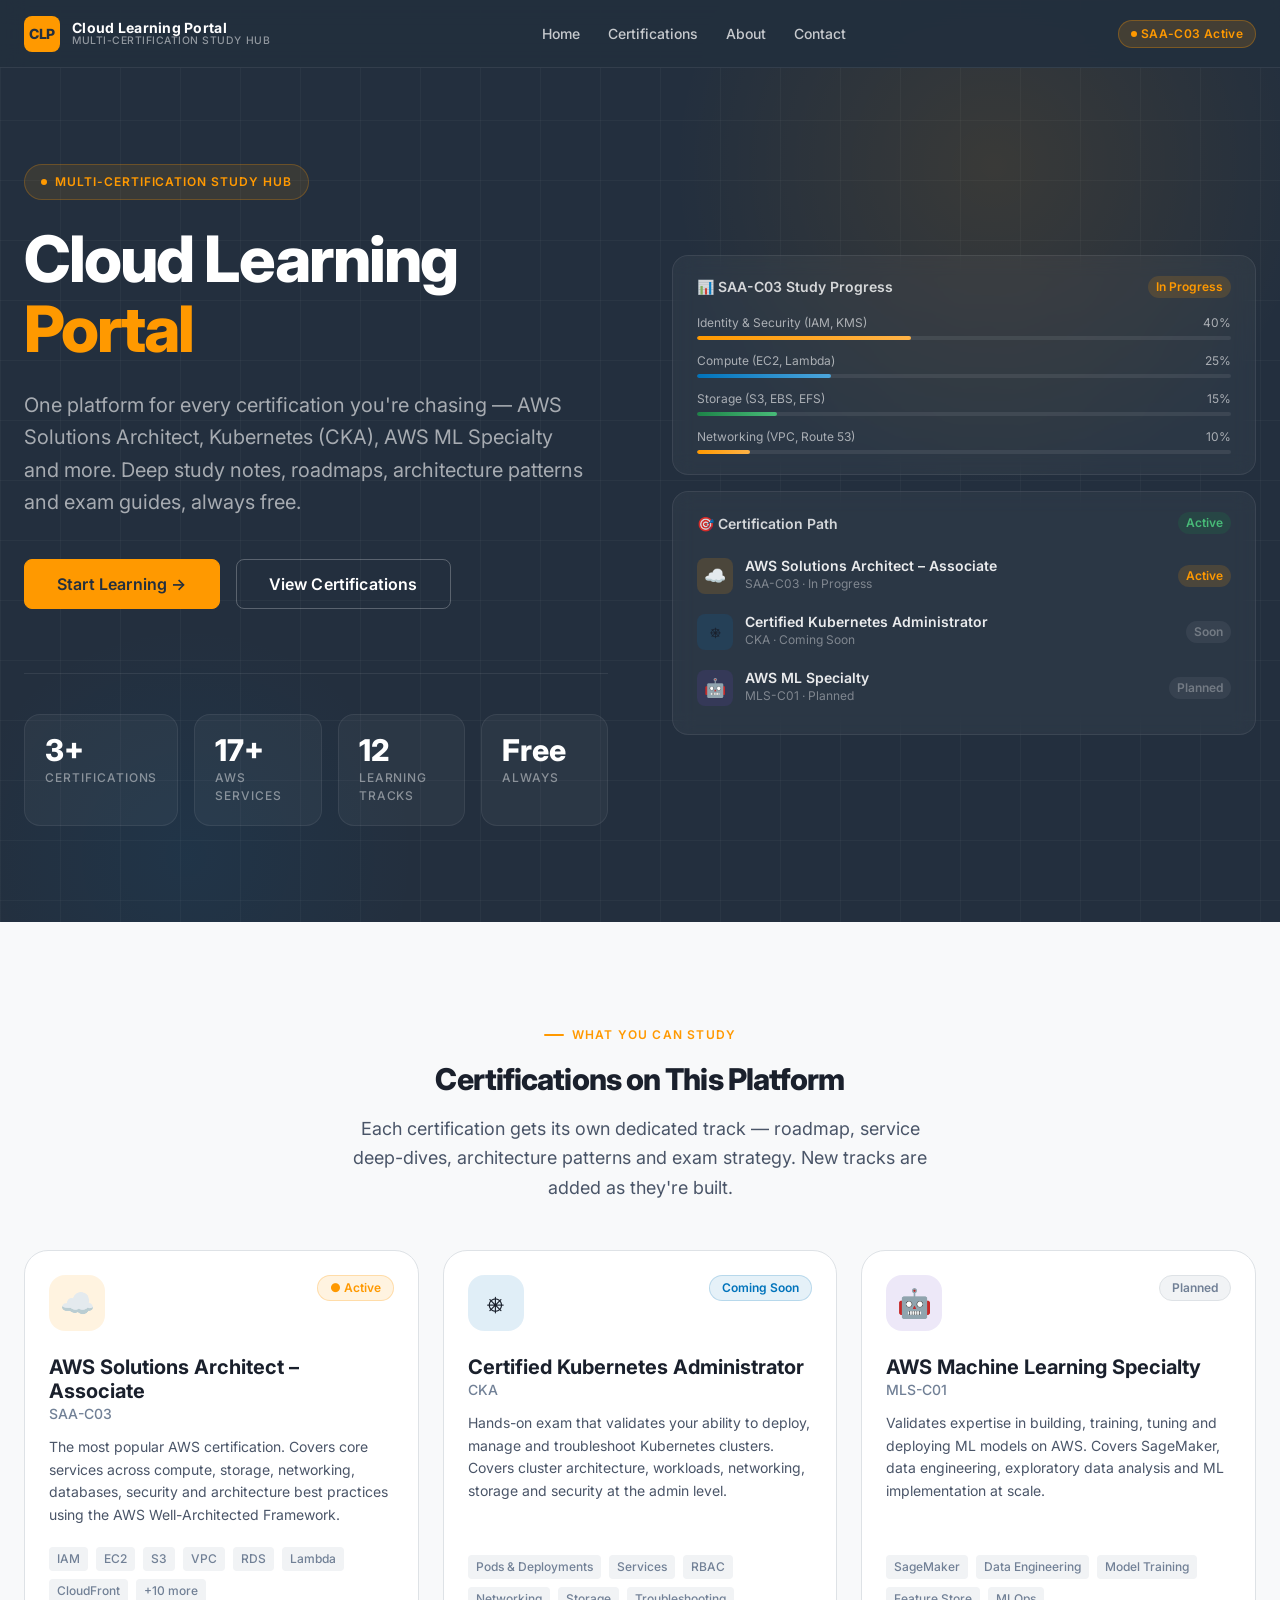
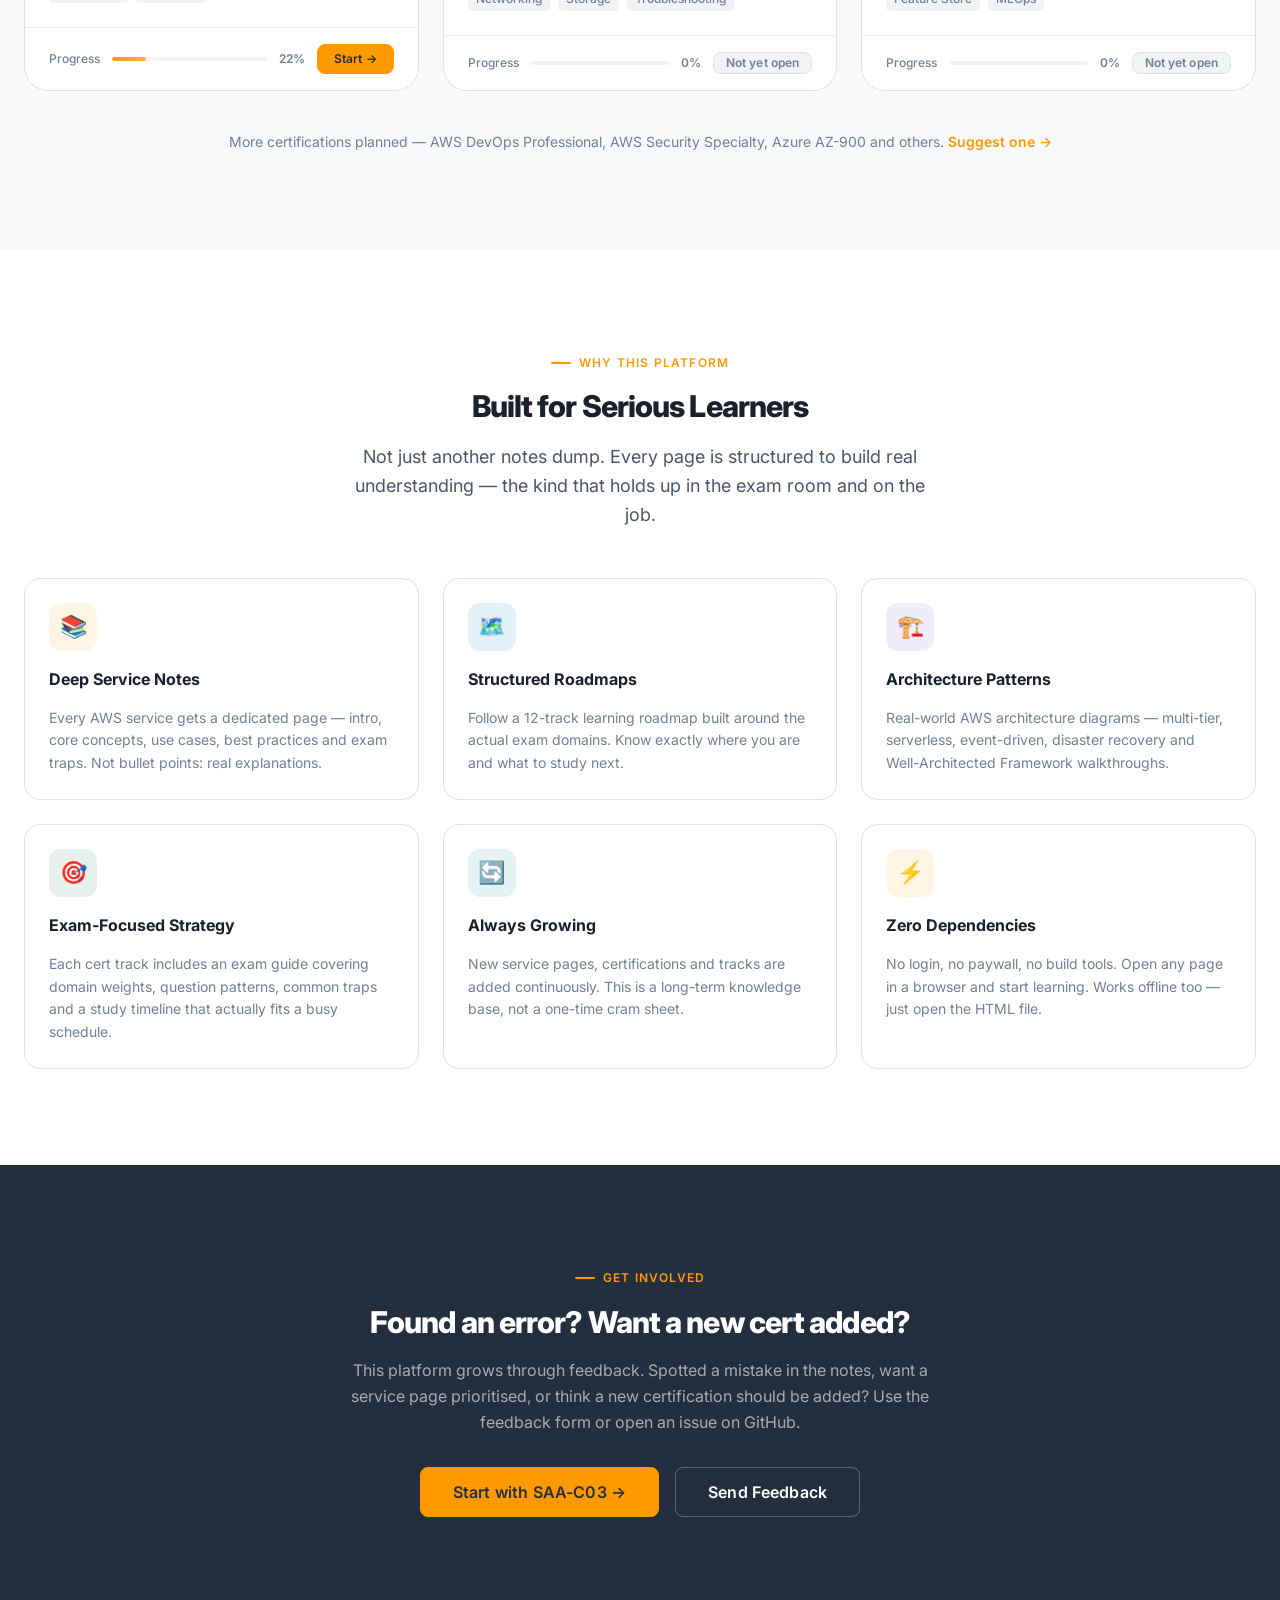
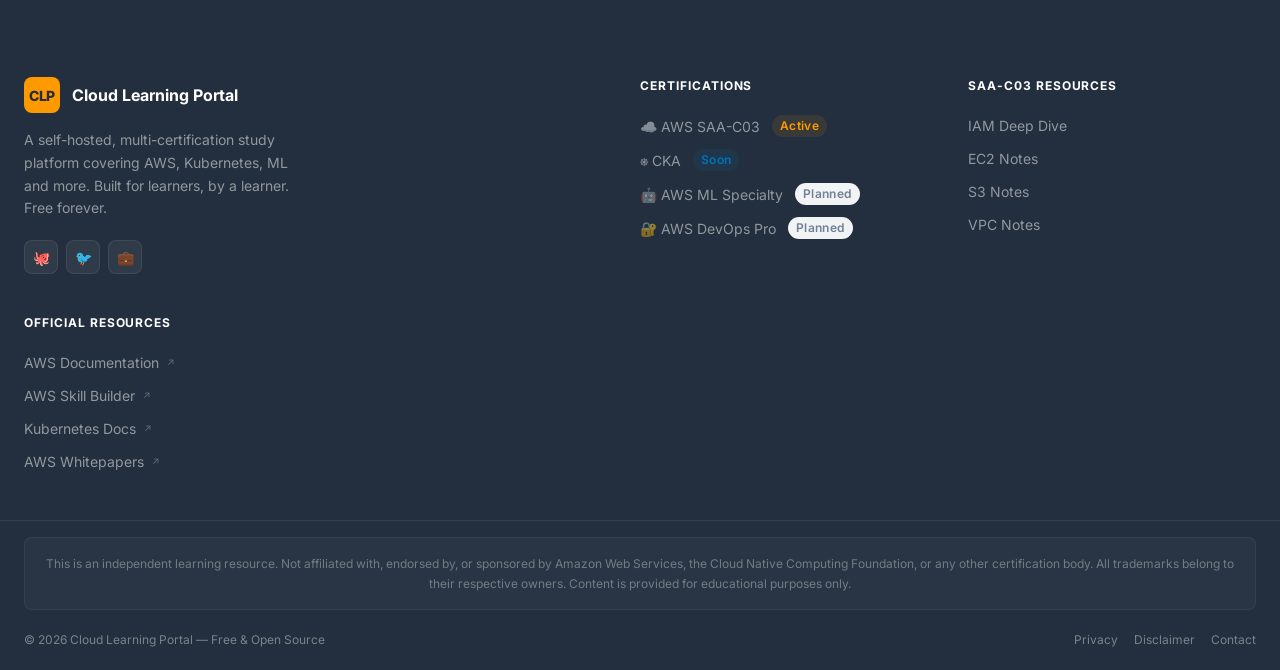
==== commit e97bf0cc: "feat: convert to multi-cert platform homepage (AWS SAA-C03, CKA, AWS ML) - Rebuilt index.html as a m" ====
--- a/index.html
+++ b/index.html
@@ -3,77 +3,207 @@
 <head>
   <meta charset="UTF-8" />
   <meta name="viewport" content="width=device-width, initial-scale=1.0" />
-  <meta name="description" content="A complete AWS learning portal for certification preparation, architecture concepts, study notes and cloud best practices. Focused on AWS SAA-C03." />
-  <meta name="keywords" content="AWS, SAA-C03, Solutions Architect, Cloud, Certification, Learning, Study Notes" />
-  <meta name="author" content="AWS Learning Portal" />
-
-  <!-- Open Graph -->
-  <meta property="og:title" content="AWS Learning Portal — SAA-C03 Study Hub" />
-  <meta property="og:description" content="A complete learning platform for AWS certification preparation, architecture concepts, study notes and cloud best practices." />
-  <meta property="og:type" content="website" />
-
-  <title>AWS Learning Portal — SAA-C03 Study Hub</title>
-
-  <!-- Google Fonts: Inter -->
+  <meta name="description" content="Cloud Learning Portal — study notes, roadmaps and exam guides for AWS, Kubernetes, ML and other cloud certifications." />
+  <title>Cloud Learning Portal — AWS · CKA · ML Certifications</title>
   <link rel="preconnect" href="https://fonts.googleapis.com" />
   <link rel="preconnect" href="https://fonts.gstatic.com" crossorigin />
   <link href="https://fonts.googleapis.com/css2?family=Inter:wght@400;500;600;700;800&display=swap" rel="stylesheet" />
-
-  <!-- Stylesheets -->
-  <link rel="stylesheet" href="css/style.css" />
-  <link rel="stylesheet" href="css/responsive.css" />
-
-  <!-- Favicon placeholder -->
+  <link rel="stylesheet" href="shared/css/style.css" />
+  <link rel="stylesheet" href="shared/css/responsive.css" />
   <link rel="icon" href="data:image/svg+xml,<svg xmlns='http://www.w3.org/2000/svg' viewBox='0 0 100 100'><rect width='100' height='100' rx='18' fill='%23232F3E'/><text y='.9em' font-size='70' x='12'>☁️</text></svg>" />
+  <style>
+    /* ── Platform Hero ── */
+    .platform-hero {
+      background: var(--color-aws-dark);
+      min-height: 100vh;
+      display: flex;
+      align-items: center;
+      padding-top: var(--nav-height);
+      position: relative;
+      overflow: hidden;
+    }
+    .platform-hero__bg-grid {
+      position: absolute; inset: 0;
+      background-image:
+        linear-gradient(rgba(255,255,255,0.03) 1px, transparent 1px),
+        linear-gradient(90deg, rgba(255,255,255,0.03) 1px, transparent 1px);
+      background-size: 60px 60px;
+      pointer-events: none;
+    }
+    .platform-hero__glow {
+      position: absolute; top: -20%; right: -5%;
+      width: 700px; height: 700px;
+      background: radial-gradient(circle, rgba(255,153,0,0.1) 0%, transparent 65%);
+      border-radius: 50%; pointer-events: none;
+    }
+    .platform-hero__glow-2 {
+      position: absolute; bottom: -20%; left: -5%;
+      width: 500px; height: 500px;
+      background: radial-gradient(circle, rgba(0,115,187,0.08) 0%, transparent 65%);
+      border-radius: 50%; pointer-events: none;
+    }
+    .platform-hero__inner {
+      position: relative; z-index: 1;
+      max-width: var(--container-max);
+      margin: 0 auto;
+      padding: var(--space-24) var(--space-6);
+      width: 100%;
+      display: grid;
+      grid-template-columns: 1fr 1fr;
+      gap: var(--space-16);
+      align-items: center;
+    }
+    .platform-hero__eyebrow {
+      display: inline-flex; align-items: center; gap: var(--space-2);
+      padding: var(--space-2) var(--space-4);
+      background: rgba(255,153,0,0.1);
+      border: 1px solid rgba(255,153,0,0.25);
+      border-radius: var(--radius-full);
+      font-size: var(--text-xs); font-weight: var(--font-semibold);
+      color: var(--color-aws-orange); letter-spacing: 0.08em;
+      text-transform: uppercase; margin-bottom: var(--space-6);
+    }
+    .platform-hero__eyebrow-dot {
+      width: 6px; height: 6px;
+      background: var(--color-aws-orange);
+      border-radius: 50%; animation: pulse 2s infinite;
+    }
+    .platform-hero__title {
+      font-size: clamp(2.5rem, 5vw, 4.5rem);
+      font-weight: var(--font-extrabold);
+      color: var(--color-text-inverse);
+      line-height: 1.1; letter-spacing: -0.03em;
+      margin-bottom: var(--space-6);
+    }
+    .platform-hero__title span { color: var(--color-aws-orange); }
+    .platform-hero__subtitle {
+      font-size: var(--text-xl);
+      color: rgba(255,255,255,0.6);
+      line-height: var(--leading-relaxed);
+      max-width: 560px; margin-bottom: var(--space-10);
+    }
+    .platform-hero__actions {
+      display: flex; align-items: center;
+      gap: var(--space-4); flex-wrap: wrap;
+      margin-bottom: var(--space-16);
+    }
+    .platform-stats {
+      display: grid; grid-template-columns: repeat(4, 1fr);
+      gap: var(--space-4);
+      padding-top: var(--space-10);
+      border-top: 1px solid rgba(255,255,255,0.08);
+    }
+    .platform-stat {
+      background: rgba(255,255,255,0.04);
+      border: 1px solid rgba(255,255,255,0.07);
+      border-radius: var(--radius-xl);
+      padding: var(--space-5);
+    }
+    .platform-stat__number {
+      font-size: var(--text-3xl); font-weight: var(--font-extrabold);
+      color: var(--color-text-inverse); line-height: 1;
+      margin-bottom: var(--space-1);
+    }
+    .platform-stat__label {
+      font-size: var(--text-xs); color: rgba(255,255,255,0.45);
+      text-transform: uppercase; letter-spacing: 0.08em;
+      font-weight: var(--font-medium);
+    }
+    /* ── Cert Cards ── */
+    .cert-grid {
+      display: grid;
+      grid-template-columns: repeat(3, 1fr);
+      gap: var(--space-6);
+    }
+    .cert-card {
+      background: var(--color-white);
+      border: 1px solid var(--color-border);
+      border-radius: var(--radius-2xl);
+      overflow: hidden;
+      display: flex; flex-direction: column;
+      transition: transform var(--transition-base), box-shadow var(--transition-base), border-color var(--transition-base);
+    }
+    .cert-card:hover {
+      transform: translateY(-4px);
+      box-shadow: var(--shadow-card-hover);
+      border-color: transparent;
+    }
+    .cert-card__header {
+      padding: var(--space-6);
+      display: flex; align-items: flex-start;
+      justify-content: space-between; gap: var(--space-4);
+    }
+    .cert-card__icon {
+      width: 56px; height: 56px;
+      border-radius: var(--radius-xl);
+      display: flex; align-items: center;
+      justify-content: center; font-size: 1.75rem;
+      flex-shrink: 0;
+    }
+    .cert-card__icon--aws  { background: rgba(255,153,0,0.12); }
+    .cert-card__icon--k8s  { background: rgba(0,115,187,0.12); }
+    .cert-card__icon--ml   { background: rgba(107,70,193,0.12); }
+    .cert-card__icon--devops { background: rgba(29,131,72,0.12); }
+    .cert-card__badge {
+      font-size: var(--text-xs); font-weight: var(--font-semibold);
+      padding: 3px var(--space-3); border-radius: var(--radius-full);
+      white-space: nowrap; flex-shrink: 0;
+    }
+    .cert-card__badge--active   { background: rgba(255,153,0,0.12); color: var(--color-aws-orange); border: 1px solid rgba(255,153,0,0.25); }
+    .cert-card__badge--soon     { background: rgba(0,115,187,0.1);  color: var(--color-accent-blue); border: 1px solid rgba(0,115,187,0.2); }
+    .cert-card__badge--planned  { background: var(--color-bg-alt);  color: var(--color-text-muted);  border: 1px solid var(--color-border); }
+    .cert-card__body { padding: 0 var(--space-6) var(--space-6); flex: 1; display: flex; flex-direction: column; gap: var(--space-3); }
+    .cert-card__name { font-size: var(--text-xl); font-weight: var(--font-bold); color: var(--color-text-primary); line-height: 1.2; }
+    .cert-card__code { font-size: var(--text-sm); color: var(--color-text-muted); font-weight: var(--font-medium); }
+    .cert-card__desc { font-size: var(--text-sm); color: var(--color-text-secondary); line-height: var(--leading-relaxed); flex: 1; }
+    .cert-card__topics { display: flex; flex-wrap: wrap; gap: var(--space-2); margin-top: var(--space-2); }
+    .cert-card__topic { font-size: var(--text-xs); padding: 3px var(--space-2); background: var(--color-bg-alt); border-radius: var(--radius-sm); color: var(--color-text-muted); font-weight: var(--font-medium); }
+    .cert-card__footer { padding: var(--space-4) var(--space-6); border-top: 1px solid var(--color-border-light); display: flex; align-items: center; justify-content: space-between; gap: var(--space-3); }
+    .cert-card__progress-label { font-size: var(--text-xs); color: var(--color-text-muted); font-weight: var(--font-medium); }
+    .cert-card__progress-bar { height: 4px; background: var(--color-bg-alt); border-radius: var(--radius-full); overflow: hidden; flex: 1; }
+    .cert-card__progress-fill { height: 100%; border-radius: var(--radius-full); background: linear-gradient(90deg, var(--color-aws-orange), #FFB347); }
+    .cert-card__progress-fill--blue   { background: linear-gradient(90deg, var(--color-accent-blue), #4DA6DC); }
+    .cert-card__progress-fill--purple { background: linear-gradient(90deg, #6B46C1, #9F7AEA); }
+    .cert-card__progress-fill--green  { background: linear-gradient(90deg, var(--color-accent-green), #48BB78); }
+    /* ── Platform features ── */
+    .features-grid { display: grid; grid-template-columns: repeat(3, 1fr); gap: var(--space-6); }
+    .feature-card {
+      background: var(--color-white); border: 1px solid var(--color-border);
+      border-radius: var(--radius-xl); padding: var(--space-6);
+      display: flex; flex-direction: column; gap: var(--space-4);
+      transition: transform var(--transition-base), box-shadow var(--transition-base);
+    }
+    .feature-card:hover { transform: translateY(-3px); box-shadow: var(--shadow-card-hover); }
+    .feature-card__icon { width: 48px; height: 48px; border-radius: var(--radius-lg); display: flex; align-items: center; justify-content: center; font-size: 1.375rem; }
+    .feature-card__title { font-size: var(--text-base); font-weight: var(--font-bold); color: var(--color-text-primary); }
+    .feature-card__desc  { font-size: var(--text-sm); color: var(--color-text-muted); line-height: var(--leading-relaxed); }
+    @media (max-width: 1024px) { .cert-grid { grid-template-columns: repeat(2, 1fr); } .features-grid { grid-template-columns: repeat(2, 1fr); } .platform-hero__inner { grid-template-columns: 1fr; } .platform-stats { grid-template-columns: repeat(2, 1fr); } }
+    @media (max-width: 640px)  { .cert-grid { grid-template-columns: 1fr; } .features-grid { grid-template-columns: 1fr; } .platform-stats { grid-template-columns: repeat(2, 1fr); } }
+  </style>
 </head>
 <body>
-
-  <!-- Skip to main content (accessibility) -->
   <a class="skip-link" href="#main-content">Skip to main content</a>
 
-  <!-- ============================================================
-       ANNOUNCEMENT BAR
-       ============================================================ -->
-  <div class="announcement-bar" role="banner">
-    <strong>📚 Currently studying:</strong> AWS Certified Solutions Architect – Associate (SAA-C03) &nbsp;·&nbsp;
-    <a href="services/iam.html">Start with IAM →</a>
-  </div>
-
-  <!-- ============================================================
-       NAVIGATION
-       ============================================================ -->
+  <!-- Navbar -->
   <header class="navbar" role="banner">
     <div class="navbar__inner">
-
-      <!-- Logo -->
-      <a href="index.html" class="navbar__logo" aria-label="AWS Learning Portal home">
-        <div class="navbar__logo-icon" aria-hidden="true">AWS</div>
+      <a href="index.html" class="navbar__logo" aria-label="Cloud Learning Portal home">
+        <div class="navbar__logo-icon" aria-hidden="true">CLP</div>
         <div class="navbar__logo-text">
-          <span class="navbar__logo-name">AWS Learning Portal</span>
-          <span class="navbar__logo-tagline">SAA-C03 Study Hub</span>
+          <span class="navbar__logo-name">Cloud Learning Portal</span>
+          <span class="navbar__logo-tagline">Multi-Certification Study Hub</span>
         </div>
       </a>
-
-      <!-- Desktop Nav -->
       <nav class="navbar__nav" role="navigation" aria-label="Main navigation">
-        <a href="index.html"          class="navbar__link active">Home</a>
-        <a href="roadmap.html"        class="navbar__link">Roadmap</a>
-        <a href="services.html"       class="navbar__link">AWS Services</a>
-        <a href="materials.html"      class="navbar__link">Learning Materials</a>
-        <a href="architecture.html"   class="navbar__link">Architecture</a>
-        <a href="exam-guide.html"     class="navbar__link">Exam Guide</a>
-        <a href="about.html"          class="navbar__link">About</a>
-        <a href="contact.html"        class="navbar__link">Contact</a>
+        <a href="index.html"      class="navbar__link active">Home</a>
+        <a href="#certifications" class="navbar__link">Certifications</a>
+        <a href="#features"       class="navbar__link">About</a>
+        <a href="#contact"        class="navbar__link">Contact</a>
       </nav>
-
-      <!-- Actions -->
       <div class="navbar__actions">
-        <span class="navbar__badge">SAA-C03 In Progress</span>
-        <!-- Hamburger -->
+        <span class="navbar__badge">SAA-C03 Active</span>
         <button class="navbar__hamburger" aria-label="Toggle navigation" aria-expanded="false" aria-controls="mobile-menu">
-          <span></span>
-          <span></span>
-          <span></span>
+          <span></span><span></span><span></span>
         </button>
       </div>
     </div>
@@ -81,901 +211,421 @@
 
   <!-- Mobile Menu -->
   <div class="navbar__mobile-menu" id="mobile-menu" role="navigation" aria-label="Mobile navigation">
-    <a href="index.html"          class="navbar__mobile-link">🏠 Home</a>
-    <a href="roadmap.html"        class="navbar__mobile-link">🗺️ Roadmap</a>
-    <a href="services.html"       class="navbar__mobile-link">⚙️ AWS Services</a>
-    <a href="materials.html"      class="navbar__mobile-link">📚 Learning Materials</a>
-    <a href="architecture.html"   class="navbar__mobile-link">🏗️ Architecture Patterns</a>
-    <a href="exam-guide.html"     class="navbar__mobile-link">📝 Exam Guide</a>
-    <a href="about.html"          class="navbar__mobile-link">ℹ️ About</a>
-    <a href="contact.html"        class="navbar__mobile-link">✉️ Contact</a>
+    <a href="index.html"      class="navbar__mobile-link">🏠 Home</a>
+    <a href="#certifications" class="navbar__mobile-link">🎓 Certifications</a>
+    <a href="services/iam.html"                          class="navbar__mobile-link">☁️ AWS SAA-C03</a>
+    <a href="#certifications"                            class="navbar__mobile-link">⎈ CKA — Coming Soon</a>
+    <a href="#certifications"                            class="navbar__mobile-link">🤖 AWS ML Specialty — Coming Soon</a>
+    <a href="#features"       class="navbar__mobile-link">ℹ️ About</a>
+    <a href="#contact"        class="navbar__mobile-link">✉️ Contact</a>
   </div>
 
-
-  <!-- ============================================================
-       MAIN CONTENT
-       ============================================================ -->
   <main id="main-content">
 
-    <!-- ============================================================
-         SECTION 1 — HERO
-         ============================================================ -->
-    <section class="hero" id="hero" aria-label="Hero section">
-
-      <!-- Background decorations -->
-      <div class="hero__bg" aria-hidden="true">
-        <div class="hero__grid"></div>
-        <div class="hero__glow-1"></div>
-        <div class="hero__glow-2"></div>
-      </div>
-
-      <div class="hero__content">
-
-        <!-- Left: Text -->
-        <div class="hero__left">
-          <div class="hero__eyebrow">
-            <span class="hero__eyebrow-dot" aria-hidden="true"></span>
-            AWS Certification Study Hub
-          </div>
-
-          <h1 class="hero__title">
-            AWS Learning
-            <span class="hero__title-accent">Portal</span>
+    <!-- ══════════════════════════════════════════
+         HERO
+    ══════════════════════════════════════════ -->
+    <section class="platform-hero" aria-labelledby="hero-heading">
+      <div class="platform-hero__bg-grid" aria-hidden="true"></div>
+      <div class="platform-hero__glow"   aria-hidden="true"></div>
+      <div class="platform-hero__glow-2" aria-hidden="true"></div>
+
+      <div class="platform-hero__inner">
+        <!-- Left: copy -->
+        <div class="platform-hero__left">
+          <div class="platform-hero__eyebrow">
+            <span class="platform-hero__eyebrow-dot" aria-hidden="true"></span>
+            Multi-Certification Study Hub
+          </div>
+
+          <h1 class="platform-hero__title" id="hero-heading">
+            Cloud Learning<br><span>Portal</span>
           </h1>
 
-          <p class="hero__subtitle">
-            A complete learning platform for AWS certification preparation,
-            architecture concepts, in-depth study notes and cloud best practices.
-            Built for the SAA-C03 exam and beyond.
+          <p class="platform-hero__subtitle">
+            One platform for every certification you're chasing — AWS Solutions Architect,
+            Kubernetes (CKA), AWS ML Specialty and more. Deep study notes, roadmaps,
+            architecture patterns and exam guides, always free.
           </p>
 
-          <div class="hero__actions">
-            <a href="#roadmap" class="btn btn--primary btn--lg">
-              Start Learning
-              <svg width="16" height="16" viewBox="0 0 24 24" fill="none" stroke="currentColor" stroke-width="2.5" stroke-linecap="round" stroke-linejoin="round" aria-hidden="true"><path d="M5 12h14M12 5l7 7-7 7"/></svg>
-            </a>
-            <a href="roadmap.html" class="btn btn--ghost-light btn--lg">
-              View Roadmap
-            </a>
-          </div>
-
-          <!-- Stats bar -->
-          <div class="hero__stats" aria-label="Portal statistics">
-            <div class="hero__stat">
-              <div class="hero__stat-number">17+</div>
-              <div class="hero__stat-label">AWS Services</div>
-            </div>
-            <div class="hero__stat">
-              <div class="hero__stat-number">12</div>
-              <div class="hero__stat-label">Learning Tracks</div>
-            </div>
-            <div class="hero__stat">
-              <div class="hero__stat-number">SAA-C03</div>
-              <div class="hero__stat-label">Current Exam</div>
-            </div>
-            <div class="hero__stat">
-              <div class="hero__stat-number">Free</div>
-              <div class="hero__stat-label">Always</div>
-            </div>
-          </div>
-        </div>
-
-        <!-- Right: Dashboard Panel -->
-        <div class="hero__right" aria-hidden="true">
-
-          <!-- Study Progress Panel -->
-          <div class="hero__panel">
+          <div class="platform-hero__actions">
+            <a href="services/iam.html" class="btn btn--primary btn--lg">Start Learning →</a>
+            <a href="#certifications"   class="btn btn--ghost-light btn--lg">View Certifications</a>
+          </div>
+
+          <div class="platform-stats stagger">
+            <div class="platform-stat fade-in">
+              <div class="platform-stat__number">3+</div>
+              <div class="platform-stat__label">Certifications</div>
+            </div>
+            <div class="platform-stat fade-in">
+              <div class="platform-stat__number">17+</div>
+              <div class="platform-stat__label">AWS Services</div>
+            </div>
+            <div class="platform-stat fade-in">
+              <div class="platform-stat__number">12</div>
+              <div class="platform-stat__label">Learning Tracks</div>
+            </div>
+            <div class="platform-stat fade-in">
+              <div class="platform-stat__number">Free</div>
+              <div class="platform-stat__label">Always</div>
+            </div>
+          </div>
+        </div><!-- /left -->
+
+        <!-- Right: visual panels -->
+        <div class="platform-hero__right" style="display:flex;flex-direction:column;gap:var(--space-4);">
+
+          <!-- Active study progress panel -->
+          <div class="hero__panel fade-in">
             <div class="hero__panel-header">
               <span class="hero__panel-title">📊 SAA-C03 Study Progress</span>
               <span class="hero__panel-badge">In Progress</span>
             </div>
             <div class="hero__progress-list">
               <div class="hero__progress-item">
-                <div class="hero__progress-label">
-                  <span>Identity &amp; Security (IAM, KMS)</span>
-                  <span>40%</span>
-                </div>
-                <div class="hero__progress-bar">
-                  <div class="hero__progress-fill" data-width="40"></div>
-                </div>
+                <div class="hero__progress-label"><span>Identity &amp; Security (IAM, KMS)</span><span>40%</span></div>
+                <div class="hero__progress-bar"><div class="hero__progress-fill" data-width="40" style="width:0%"></div></div>
               </div>
               <div class="hero__progress-item">
-                <div class="hero__progress-label">
-                  <span>Compute (EC2, Lambda)</span>
-                  <span>25%</span>
-                </div>
-                <div class="hero__progress-bar">
-                  <div class="hero__progress-fill hero__progress-fill--blue" data-width="25"></div>
-                </div>
+                <div class="hero__progress-label"><span>Compute (EC2, Lambda)</span><span>25%</span></div>
+                <div class="hero__progress-bar"><div class="hero__progress-fill hero__progress-fill--blue" data-width="25" style="width:0%"></div></div>
               </div>
               <div class="hero__progress-item">
-                <div class="hero__progress-label">
-                  <span>Storage (S3, EBS, EFS)</span>
-                  <span>15%</span>
-                </div>
-                <div class="hero__progress-bar">
-                  <div class="hero__progress-fill hero__progress-fill--green" data-width="15"></div>
-                </div>
+                <div class="hero__progress-label"><span>Storage (S3, EBS, EFS)</span><span>15%</span></div>
+                <div class="hero__progress-bar"><div class="hero__progress-fill hero__progress-fill--green" data-width="15" style="width:0%"></div></div>
               </div>
               <div class="hero__progress-item">
-                <div class="hero__progress-label">
-                  <span>Networking (VPC, Route 53)</span>
-                  <span>10%</span>
-                </div>
-                <div class="hero__progress-bar">
-                  <div class="hero__progress-fill" data-width="10"></div>
-                </div>
-              </div>
-            </div>
-          </div>
-
-          <!-- Certification Roadmap Panel -->
-          <div class="hero__panel">
+                <div class="hero__progress-label"><span>Networking (VPC, Route 53)</span><span>10%</span></div>
+                <div class="hero__progress-bar"><div class="hero__progress-fill" data-width="10" style="width:0%"></div></div>
+              </div>
+            </div>
+          </div>
+
+          <!-- Certification path panel -->
+          <div class="hero__panel fade-in">
             <div class="hero__panel-header">
               <span class="hero__panel-title">🎯 Certification Path</span>
               <span class="hero__panel-badge hero__panel-badge--green">Active</span>
             </div>
-            <div class="hero__progress-list">
+            <div style="display:flex;flex-direction:column;gap:var(--space-1);">
               <div class="hero__cert-item">
                 <div class="hero__cert-icon hero__cert-icon--orange">☁️</div>
                 <div class="hero__cert-info">
-                  <div class="hero__cert-name">AWS Cloud Practitioner</div>
-                  <div class="hero__cert-meta">Foundational · Prerequisites</div>
-                </div>
-                <span class="hero__cert-status hero__cert-status--active">Prep</span>
-              </div>
-              <div class="hero__cert-item">
-                <div class="hero__cert-icon hero__cert-icon--blue">🏗️</div>
-                <div class="hero__cert-info">
-                  <div class="hero__cert-name">Solutions Architect – Associate</div>
+                  <div class="hero__cert-name">AWS Solutions Architect – Associate</div>
                   <div class="hero__cert-meta">SAA-C03 · In Progress</div>
                 </div>
                 <span class="hero__cert-status hero__cert-status--active">Active</span>
               </div>
               <div class="hero__cert-item">
-                <div class="hero__cert-icon hero__cert-icon--green">🚀</div>
+                <div class="hero__cert-icon hero__cert-icon--blue">⎈</div>
                 <div class="hero__cert-info">
-                  <div class="hero__cert-name">Solutions Architect – Professional</div>
-                  <div class="hero__cert-meta">SAP-C02 · Next</div>
+                  <div class="hero__cert-name">Certified Kubernetes Administrator</div>
+                  <div class="hero__cert-meta">CKA · Coming Soon</div>
                 </div>
-                <span class="hero__cert-status hero__cert-status--locked">Locked</span>
-              </div>
-            </div>
-          </div>
-
-        </div><!-- /.hero__right -->
-      </div><!-- /.hero__content -->
-    </section>
-
-
-    <!-- ============================================================
-         SECTION 2 — LEARNING ROADMAP
-         ============================================================ -->
-    <section class="section roadmap" id="roadmap" aria-labelledby="roadmap-title">
+                <span class="hero__cert-status hero__cert-status--locked">Soon</span>
+              </div>
+              <div class="hero__cert-item">
+                <div class="hero__cert-icon" style="background:rgba(107,70,193,0.15);">🤖</div>
+                <div class="hero__cert-info">
+                  <div class="hero__cert-name">AWS ML Specialty</div>
+                  <div class="hero__cert-meta">MLS-C01 · Planned</div>
+                </div>
+                <span class="hero__cert-status hero__cert-status--locked">Planned</span>
+              </div>
+            </div>
+          </div>
+
+        </div><!-- /right -->
+      </div><!-- /inner -->
+    </section><!-- /hero -->
+
+    <!-- ══════════════════════════════════════════
+         CERTIFICATIONS
+    ══════════════════════════════════════════ -->
+    <section class="section section--alt" id="certifications" aria-labelledby="certs-heading">
       <div class="container">
-
         <div class="section-header section-header--centered fade-in">
-          <div class="section-label">Learning Path</div>
-          <h2 class="section-title" id="roadmap-title">SAA-C03 Learning Roadmap</h2>
+          <p class="section-label">What You Can Study</p>
+          <h2 class="section-title" id="certs-heading">Certifications on This Platform</h2>
           <p class="section-subtitle">
-            A structured journey from cloud fundamentals through exam preparation.
-            Follow this path to build a solid foundation for the Solutions Architect certification.
+            Each certification gets its own dedicated track — roadmap, service deep-dives,
+            architecture patterns and exam strategy. New tracks are added as they're built.
           </p>
         </div>
 
-        <div class="roadmap__grid stagger">
-
-          <article class="roadmap-card fade-in">
-            <span class="roadmap-card__number">01</span>
-            <div class="roadmap-card__icon">☁️</div>
-            <h3 class="roadmap-card__title">Cloud Fundamentals</h3>
-            <p class="roadmap-card__desc">Core cloud concepts, AWS global infrastructure, regions, availability zones, and the shared responsibility model.</p>
-            <span class="roadmap-card__tag roadmap-card__tag--active">In Progress</span>
+        <div class="cert-grid stagger">
+
+          <!-- AWS SAA-C03 — Active -->
+          <article class="cert-card fade-in" aria-label="AWS Solutions Architect Associate">
+            <div class="cert-card__header">
+              <div class="cert-card__icon cert-card__icon--aws">☁️</div>
+              <span class="cert-card__badge cert-card__badge--active">● Active</span>
+            </div>
+            <div class="cert-card__body">
+              <div>
+                <div class="cert-card__name">AWS Solutions Architect – Associate</div>
+                <div class="cert-card__code">SAA-C03</div>
+              </div>
+              <p class="cert-card__desc">
+                The most popular AWS certification. Covers core services across compute, storage,
+                networking, databases, security and architecture best practices using the
+                AWS Well-Architected Framework.
+              </p>
+              <div class="cert-card__topics">
+                <span class="cert-card__topic">IAM</span>
+                <span class="cert-card__topic">EC2</span>
+                <span class="cert-card__topic">S3</span>
+                <span class="cert-card__topic">VPC</span>
+                <span class="cert-card__topic">RDS</span>
+                <span class="cert-card__topic">Lambda</span>
+                <span class="cert-card__topic">CloudFront</span>
+                <span class="cert-card__topic">+10 more</span>
+              </div>
+            </div>
+            <div class="cert-card__footer">
+              <span class="cert-card__progress-label">Progress</span>
+              <div class="cert-card__progress-bar">
+                <div class="cert-card__progress-fill" style="width:22%"></div>
+              </div>
+              <span style="font-size:var(--text-xs);color:var(--color-text-muted);font-weight:var(--font-semibold);">22%</span>
+              <a href="services/iam.html" class="btn btn--primary btn--sm">Start →</a>
+            </div>
           </article>
 
-          <article class="roadmap-card fade-in">
-            <span class="roadmap-card__number">02</span>
-            <div class="roadmap-card__icon">🔐</div>
-            <h3 class="roadmap-card__title">Identity &amp; Security</h3>
-            <p class="roadmap-card__desc">IAM users, roles, policies, MFA, STS, KMS encryption, and AWS security best practices.</p>
-            <span class="roadmap-card__tag roadmap-card__tag--active">In Progress</span>
+          <!-- CKA — Coming Soon -->
+          <article class="cert-card fade-in" aria-label="Certified Kubernetes Administrator">
+            <div class="cert-card__header">
+              <div class="cert-card__icon cert-card__icon--k8s">⎈</div>
+              <span class="cert-card__badge cert-card__badge--soon">Coming Soon</span>
+            </div>
+            <div class="cert-card__body">
+              <div>
+                <div class="cert-card__name">Certified Kubernetes Administrator</div>
+                <div class="cert-card__code">CKA</div>
+              </div>
+              <p class="cert-card__desc">
+                Hands-on exam that validates your ability to deploy, manage and troubleshoot
+                Kubernetes clusters. Covers cluster architecture, workloads, networking,
+                storage and security at the admin level.
+              </p>
+              <div class="cert-card__topics">
+                <span class="cert-card__topic">Pods &amp; Deployments</span>
+                <span class="cert-card__topic">Services</span>
+                <span class="cert-card__topic">RBAC</span>
+                <span class="cert-card__topic">Networking</span>
+                <span class="cert-card__topic">Storage</span>
+                <span class="cert-card__topic">Troubleshooting</span>
+              </div>
+            </div>
+            <div class="cert-card__footer">
+              <span class="cert-card__progress-label">Progress</span>
+              <div class="cert-card__progress-bar">
+                <div class="cert-card__progress-fill cert-card__progress-fill--blue" style="width:0%"></div>
+              </div>
+              <span style="font-size:var(--text-xs);color:var(--color-text-muted);font-weight:var(--font-semibold);">0%</span>
+              <span class="btn btn--coming-soon btn--sm">Not yet open</span>
+            </div>
           </article>
 
-          <article class="roadmap-card fade-in">
-            <span class="roadmap-card__number">03</span>
-            <div class="roadmap-card__icon">💻</div>
-            <h3 class="roadmap-card__title">Compute</h3>
-            <p class="roadmap-card__desc">EC2 instance types, AMIs, Auto Scaling, Elastic Load Balancing, and compute pricing models.</p>
-            <span class="roadmap-card__tag roadmap-card__tag--soon">Up Next</span>
+          <!-- AWS ML Specialty — Planned -->
+          <article class="cert-card fade-in" aria-label="AWS Machine Learning Specialty">
+            <div class="cert-card__header">
+              <div class="cert-card__icon cert-card__icon--ml">🤖</div>
+              <span class="cert-card__badge cert-card__badge--planned">Planned</span>
+            </div>
+            <div class="cert-card__body">
+              <div>
+                <div class="cert-card__name">AWS Machine Learning Specialty</div>
+                <div class="cert-card__code">MLS-C01</div>
+              </div>
+              <p class="cert-card__desc">
+                Validates expertise in building, training, tuning and deploying ML models on AWS.
+                Covers SageMaker, data engineering, exploratory data analysis and ML implementation
+                at scale.
+              </p>
+              <div class="cert-card__topics">
+                <span class="cert-card__topic">SageMaker</span>
+                <span class="cert-card__topic">Data Engineering</span>
+                <span class="cert-card__topic">Model Training</span>
+                <span class="cert-card__topic">Feature Store</span>
+                <span class="cert-card__topic">MLOps</span>
+              </div>
+            </div>
+            <div class="cert-card__footer">
+              <span class="cert-card__progress-label">Progress</span>
+              <div class="cert-card__progress-bar">
+                <div class="cert-card__progress-fill cert-card__progress-fill--purple" style="width:0%"></div>
+              </div>
+              <span style="font-size:var(--text-xs);color:var(--color-text-muted);font-weight:var(--font-semibold);">0%</span>
+              <span class="btn btn--coming-soon btn--sm">Not yet open</span>
+            </div>
           </article>
 
-          <article class="roadmap-card fade-in">
-            <span class="roadmap-card__number">04</span>
-            <div class="roadmap-card__icon">🗄️</div>
-            <h3 class="roadmap-card__title">Storage</h3>
-            <p class="roadmap-card__desc">S3 storage classes, lifecycle policies, EBS volumes, EFS, and data transfer strategies.</p>
-            <span class="roadmap-card__tag roadmap-card__tag--locked">Upcoming</span>
-          </article>
-
-          <article class="roadmap-card fade-in">
-            <span class="roadmap-card__number">05</span>
-            <div class="roadmap-card__icon">🌐</div>
-            <h3 class="roadmap-card__title">Networking</h3>
-            <p class="roadmap-card__desc">VPC design, subnets, route tables, security groups, NACLs, VPN, Direct Connect, and Route 53.</p>
-            <span class="roadmap-card__tag roadmap-card__tag--locked">Upcoming</span>
-          </article>
-
-          <article class="roadmap-card fade-in">
-            <span class="roadmap-card__number">06</span>
-            <div class="roadmap-card__icon">🗃️</div>
-            <h3 class="roadmap-card__title">Databases</h3>
-            <p class="roadmap-card__desc">RDS, Aurora, DynamoDB, ElastiCache — choosing the right database for each use case.</p>
-            <span class="roadmap-card__tag roadmap-card__tag--locked">Upcoming</span>
-          </article>
-
-          <article class="roadmap-card fade-in">
-            <span class="roadmap-card__number">07</span>
-            <div class="roadmap-card__icon">⚡</div>
-            <h3 class="roadmap-card__title">Serverless</h3>
-            <p class="roadmap-card__desc">Lambda functions, API Gateway, Step Functions, EventBridge, and event-driven architecture patterns.</p>
-            <span class="roadmap-card__tag roadmap-card__tag--locked">Upcoming</span>
-          </article>
-
-          <article class="roadmap-card fade-in">
-            <span class="roadmap-card__number">08</span>
-            <div class="roadmap-card__icon">🔗</div>
-            <h3 class="roadmap-card__title">Integration</h3>
-            <p class="roadmap-card__desc">SQS, SNS, Kinesis, EventBridge — decoupling applications with managed messaging services.</p>
-            <span class="roadmap-card__tag roadmap-card__tag--locked">Upcoming</span>
-          </article>
-
-          <article class="roadmap-card fade-in">
-            <span class="roadmap-card__number">09</span>
-            <div class="roadmap-card__icon">📊</div>
-            <h3 class="roadmap-card__title">Monitoring</h3>
-            <p class="roadmap-card__desc">CloudWatch metrics, alarms, logs, CloudTrail audit logging, and AWS Config compliance.</p>
-            <span class="roadmap-card__tag roadmap-card__tag--locked">Upcoming</span>
-          </article>
-
-          <article class="roadmap-card fade-in">
-            <span class="roadmap-card__number">10</span>
-            <div class="roadmap-card__icon">🚚</div>
-            <h3 class="roadmap-card__title">Migration</h3>
-            <p class="roadmap-card__desc">AWS Migration Hub, Database Migration Service, Snowball, and cloud adoption strategies.</p>
-            <span class="roadmap-card__tag roadmap-card__tag--locked">Upcoming</span>
-          </article>
-
-          <article class="roadmap-card fade-in">
-            <span class="roadmap-card__number">11</span>
-            <div class="roadmap-card__icon">🏗️</div>
-            <h3 class="roadmap-card__title">Architecture Patterns</h3>
-            <p class="roadmap-card__desc">Well-Architected Framework, high availability, disaster recovery, and scalability patterns.</p>
-            <span class="roadmap-card__tag roadmap-card__tag--locked">Upcoming</span>
-          </article>
-
-          <article class="roadmap-card fade-in">
-            <span class="roadmap-card__number">12</span>
-            <div class="roadmap-card__icon">🎓</div>
-            <h3 class="roadmap-card__title">Exam Preparation</h3>
-            <p class="roadmap-card__desc">Practice exams, cheat sheets, exam strategies, time management tips, and domain breakdown.</p>
-            <span class="roadmap-card__tag roadmap-card__tag--locked">Final Stage</span>
-          </article>
-
-        </div><!-- /.roadmap__grid -->
-
-        <div class="text-center" style="margin-top: 3rem;">
-          <a href="roadmap.html" class="btn btn--ghost">View Full Roadmap →</a>
-        </div>
+        </div><!-- /cert-grid -->
+
+        <!-- "More coming" nudge -->
+        <p class="fade-in" style="text-align:center;margin-top:var(--space-10);font-size:var(--text-sm);color:var(--color-text-muted);">
+          More certifications planned — AWS DevOps Professional, AWS Security Specialty, Azure AZ-900 and others.
+          <a href="#contact" style="color:var(--color-aws-orange);font-weight:var(--font-semibold);">Suggest one →</a>
+        </p>
 
       </div>
-    </section>
-
-
-    <!-- ============================================================
-         SECTION 3 — FEATURED AWS SERVICES
-         ============================================================ -->
-    <section class="section section--alt" id="services" aria-labelledby="services-title">
+    </section><!-- /certifications -->
+
+    <!-- ══════════════════════════════════════════
+         PLATFORM FEATURES
+    ══════════════════════════════════════════ -->
+    <section class="section" id="features" aria-labelledby="features-heading">
       <div class="container">
-
         <div class="section-header section-header--centered fade-in">
-          <div class="section-label">AWS Services</div>
-          <h2 class="section-title" id="services-title">Featured AWS Services</h2>
+          <p class="section-label">Why This Platform</p>
+          <h2 class="section-title" id="features-heading">Built for Serious Learners</h2>
           <p class="section-subtitle">
-            Deep-dive documentation for every service on the SAA-C03 exam.
-            Each page covers concepts, architecture, use cases, and exam tips.
+            Not just another notes dump. Every page is structured to build real understanding —
+            the kind that holds up in the exam room and on the job.
           </p>
         </div>
 
-        <!-- Filter Tabs -->
-        <div class="services__filter" role="tablist" aria-label="Filter services by category">
-          <button class="filter-tab active" data-filter="all" role="tab" aria-selected="true">All Services</button>
-          <button class="filter-tab" data-filter="security"   role="tab" aria-selected="false">🔐 Security</button>
-          <button class="filter-tab" data-filter="compute"    role="tab" aria-selected="false">💻 Compute</button>
-          <button class="filter-tab" data-filter="storage"    role="tab" aria-selected="false">🗄️ Storage</button>
-          <button class="filter-tab" data-filter="network"    role="tab" aria-selected="false">🌐 Networking</button>
-          <button class="filter-tab" data-filter="database"   role="tab" aria-selected="false">🗃️ Database</button>
-          <button class="filter-tab" data-filter="serverless" role="tab" aria-selected="false">⚡ Serverless</button>
-          <button class="filter-tab" data-filter="monitoring" role="tab" aria-selected="false">📊 Monitoring</button>
+        <div class="features-grid stagger">
+          <div class="feature-card fade-in">
+            <div class="feature-card__icon icon-bg--orange">📚</div>
+            <div class="feature-card__title">Deep Service Notes</div>
+            <p class="feature-card__desc">Every AWS service gets a dedicated page — intro, core concepts, use cases, best practices and exam traps. Not bullet points: real explanations.</p>
+          </div>
+          <div class="feature-card fade-in">
+            <div class="feature-card__icon icon-bg--blue">🗺️</div>
+            <div class="feature-card__title">Structured Roadmaps</div>
+            <p class="feature-card__desc">Follow a 12-track learning roadmap built around the actual exam domains. Know exactly where you are and what to study next.</p>
+          </div>
+          <div class="feature-card fade-in">
+            <div class="feature-card__icon icon-bg--purple">🏗️</div>
+            <div class="feature-card__title">Architecture Patterns</div>
+            <p class="feature-card__desc">Real-world AWS architecture diagrams — multi-tier, serverless, event-driven, disaster recovery and Well-Architected Framework walkthroughs.</p>
+          </div>
+          <div class="feature-card fade-in">
+            <div class="feature-card__icon icon-bg--green">🎯</div>
+            <div class="feature-card__title">Exam-Focused Strategy</div>
+            <p class="feature-card__desc">Each cert track includes an exam guide covering domain weights, question patterns, common traps and a study timeline that actually fits a busy schedule.</p>
+          </div>
+          <div class="feature-card fade-in">
+            <div class="feature-card__icon icon-bg--teal">🔄</div>
+            <div class="feature-card__title">Always Growing</div>
+            <p class="feature-card__desc">New service pages, certifications and tracks are added continuously. This is a long-term knowledge base, not a one-time cram sheet.</p>
+          </div>
+          <div class="feature-card fade-in">
+            <div class="feature-card__icon icon-bg--amber">⚡</div>
+            <div class="feature-card__title">Zero Dependencies</div>
+            <p class="feature-card__desc">No login, no paywall, no build tools. Open any page in a browser and start learning. Works offline too — just open the HTML file.</p>
+          </div>
         </div>
-
-        <div class="services__grid stagger">
-
-          <!-- IAM -->
-          <article class="service-card aws-cat--security fade-in" data-category="security">
-            <div class="service-card__icon">🔐</div>
-            <div>
-              <div class="service-card__category">Security &amp; Identity</div>
-              <h3 class="service-card__name">IAM</h3>
-            </div>
-            <p class="service-card__desc">Identity and Access Management. Users, groups, roles, and policies for controlling AWS resource access.</p>
-            <div class="service-card__footer">
-              <a href="services/iam.html" class="btn btn--outline-blue btn--sm">View Notes →</a>
-            </div>
-          </article>
-
-          <!-- EC2 -->
-          <article class="service-card aws-cat--compute fade-in" data-category="compute">
-            <div class="service-card__icon">💻</div>
-            <div>
-              <div class="service-card__category">Compute</div>
-              <h3 class="service-card__name">EC2</h3>
-            </div>
-            <p class="service-card__desc">Elastic Compute Cloud. Virtual servers in the cloud with flexible instance types, pricing and scaling.</p>
-            <div class="service-card__footer">
-              <a href="services/ec2.html" class="btn btn--coming-soon btn--sm">Coming Soon</a>
-            </div>
-          </article>
-
-          <!-- S3 -->
-          <article class="service-card aws-cat--storage fade-in" data-category="storage">
-            <div class="service-card__icon">🪣</div>
-            <div>
-              <div class="service-card__category">Storage</div>
-              <h3 class="service-card__name">S3</h3>
-            </div>
-            <p class="service-card__desc">Simple Storage Service. Object storage with 99.999999999% durability, lifecycle policies and versioning.</p>
-            <div class="service-card__footer">
-              <a href="services/s3.html" class="btn btn--coming-soon btn--sm">Coming Soon</a>
-            </div>
-          </article>
-
-          <!-- VPC -->
-          <article class="service-card aws-cat--network fade-in" data-category="network">
-            <div class="service-card__icon">🌐</div>
-            <div>
-              <div class="service-card__category">Networking</div>
-              <h3 class="service-card__name">VPC</h3>
-            </div>
-            <p class="service-card__desc">Virtual Private Cloud. Isolated network environments with subnets, route tables and internet gateways.</p>
-            <div class="service-card__footer">
-              <a href="services/vpc.html" class="btn btn--coming-soon btn--sm">Coming Soon</a>
-            </div>
-          </article>
-
-          <!-- EBS -->
-          <article class="service-card aws-cat--storage fade-in" data-category="storage">
-            <div class="service-card__icon">💾</div>
-            <div>
-              <div class="service-card__category">Storage</div>
-              <h3 class="service-card__name">EBS</h3>
-            </div>
-            <p class="service-card__desc">Elastic Block Store. High-performance block storage volumes for EC2 instances with snapshot support.</p>
-            <div class="service-card__footer">
-              <a href="services/ebs.html" class="btn btn--coming-soon btn--sm">Coming Soon</a>
-            </div>
-          </article>
-
-          <!-- EFS -->
-          <article class="service-card aws-cat--storage fade-in" data-category="storage">
-            <div class="service-card__icon">📁</div>
-            <div>
-              <div class="service-card__category">Storage</div>
-              <h3 class="service-card__name">EFS</h3>
-            </div>
-            <p class="service-card__desc">Elastic File System. Serverless, scalable NFS file system for use with AWS compute services.</p>
-            <div class="service-card__footer">
-              <a href="services/efs.html" class="btn btn--coming-soon btn--sm">Coming Soon</a>
-            </div>
-          </article>
-
-          <!-- RDS -->
-          <article class="service-card aws-cat--database fade-in" data-category="database">
-            <div class="service-card__icon">🗄️</div>
-            <div>
-              <div class="service-card__category">Database</div>
-              <h3 class="service-card__name">RDS</h3>
-            </div>
-            <p class="service-card__desc">Relational Database Service. Managed MySQL, PostgreSQL, Oracle, SQL Server with automated backups.</p>
-            <div class="service-card__footer">
-              <a href="services/rds.html" class="btn btn--coming-soon btn--sm">Coming Soon</a>
-            </div>
-          </article>
-
-          <!-- Aurora -->
-          <article class="service-card aws-cat--database fade-in" data-category="database">
-            <div class="service-card__icon">✨</div>
-            <div>
-              <div class="service-card__category">Database</div>
-              <h3 class="service-card__name">Aurora</h3>
-            </div>
-            <p class="service-card__desc">AWS-native relational database. MySQL and PostgreSQL-compatible with up to 5x better performance.</p>
-            <div class="service-card__footer">
-              <a href="services/aurora.html" class="btn btn--coming-soon btn--sm">Coming Soon</a>
-            </div>
-          </article>
-
-          <!-- DynamoDB -->
-          <article class="service-card aws-cat--database fade-in" data-category="database">
-            <div class="service-card__icon">⚡</div>
-            <div>
-              <div class="service-card__category">Database</div>
-              <h3 class="service-card__name">DynamoDB</h3>
-            </div>
-            <p class="service-card__desc">Fully managed NoSQL key-value and document database with single-digit millisecond performance.</p>
-            <div class="service-card__footer">
-              <a href="services/dynamodb.html" class="btn btn--coming-soon btn--sm">Coming Soon</a>
-            </div>
-          </article>
-
-          <!-- Lambda -->
-          <article class="service-card aws-cat--serverless fade-in" data-category="serverless">
-            <div class="service-card__icon">λ</div>
-            <div>
-              <div class="service-card__category">Serverless</div>
-              <h3 class="service-card__name">Lambda</h3>
-            </div>
-            <p class="service-card__desc">Serverless compute service. Run code without managing servers, pay only for execution time.</p>
-            <div class="service-card__footer">
-              <a href="services/lambda.html" class="btn btn--coming-soon btn--sm">Coming Soon</a>
-            </div>
-          </article>
-
-          <!-- API Gateway -->
-          <article class="service-card aws-cat--serverless fade-in" data-category="serverless">
-            <div class="service-card__icon">🚪</div>
-            <div>
-              <div class="service-card__category">Serverless</div>
-              <h3 class="service-card__name">API Gateway</h3>
-            </div>
-            <p class="service-card__desc">Fully managed service to create, publish and secure REST, HTTP and WebSocket APIs at any scale.</p>
-            <div class="service-card__footer">
-              <a href="services/api-gateway.html" class="btn btn--coming-soon btn--sm">Coming Soon</a>
-            </div>
-          </article>
-
-          <!-- CloudFront -->
-          <article class="service-card aws-cat--network fade-in" data-category="network">
-            <div class="service-card__icon">🌍</div>
-            <div>
-              <div class="service-card__category">CDN &amp; Networking</div>
-              <h3 class="service-card__name">CloudFront</h3>
-            </div>
-            <p class="service-card__desc">Content delivery network (CDN) with 450+ edge locations, DDoS protection and Lambda@Edge support.</p>
-            <div class="service-card__footer">
-              <a href="services/cloudfront.html" class="btn btn--coming-soon btn--sm">Coming Soon</a>
-            </div>
-          </article>
-
-          <!-- Route 53 -->
-          <article class="service-card aws-cat--network fade-in" data-category="network">
-            <div class="service-card__icon">🔀</div>
-            <div>
-              <div class="service-card__category">Networking</div>
-              <h3 class="service-card__name">Route 53</h3>
-            </div>
-            <p class="service-card__desc">Scalable DNS web service with health checking, routing policies and domain registration.</p>
-            <div class="service-card__footer">
-              <a href="services/route53.html" class="btn btn--coming-soon btn--sm">Coming Soon</a>
-            </div>
-          </article>
-
-          <!-- CloudWatch -->
-          <article class="service-card aws-cat--monitoring fade-in" data-category="monitoring">
-            <div class="service-card__icon">📊</div>
-            <div>
-              <div class="service-card__category">Monitoring</div>
-              <h3 class="service-card__name">CloudWatch</h3>
-            </div>
-            <p class="service-card__desc">Monitoring and observability service for AWS resources. Metrics, logs, alarms and dashboards.</p>
-            <div class="service-card__footer">
-              <a href="services/cloudwatch.html" class="btn btn--coming-soon btn--sm">Coming Soon</a>
-            </div>
-          </article>
-
-          <!-- CloudTrail -->
-          <article class="service-card aws-cat--security fade-in" data-category="security">
-            <div class="service-card__icon">🕵️</div>
-            <div>
-              <div class="service-card__category">Security &amp; Audit</div>
-              <h3 class="service-card__name">CloudTrail</h3>
-            </div>
-            <p class="service-card__desc">AWS API call logging and auditing. Track user activity and API usage across your AWS infrastructure.</p>
-            <div class="service-card__footer">
-              <a href="services/cloudtrail.html" class="btn btn--coming-soon btn--sm">Coming Soon</a>
-            </div>
-          </article>
-
-          <!-- Systems Manager -->
-          <article class="service-card aws-cat--compute fade-in" data-category="compute">
-            <div class="service-card__icon">🔧</div>
-            <div>
-              <div class="service-card__category">Management</div>
-              <h3 class="service-card__name">Systems Manager</h3>
-            </div>
-            <p class="service-card__desc">Operational hub for AWS. Patch management, parameter store, run commands, and session manager.</p>
-            <div class="service-card__footer">
-              <a href="services/ssm.html" class="btn btn--coming-soon btn--sm">Coming Soon</a>
-            </div>
-          </article>
-
-          <!-- KMS -->
-          <article class="service-card aws-cat--security fade-in" data-category="security">
-            <div class="service-card__icon">🔑</div>
-            <div>
-              <div class="service-card__category">Security &amp; Encryption</div>
-              <h3 class="service-card__name">KMS</h3>
-            </div>
-            <p class="service-card__desc">Key Management Service. Create and manage cryptographic keys for data encryption across AWS services.</p>
-            <div class="service-card__footer">
-              <a href="services/kms.html" class="btn btn--coming-soon btn--sm">Coming Soon</a>
-            </div>
-          </article>
-
-        </div><!-- /.services__grid -->
-
-        <div class="text-center" style="margin-top: 3rem;">
-          <a href="services.html" class="btn btn--ghost">Browse All Services →</a>
+      </div>
+    </section><!-- /features -->
+
+    <!-- ══════════════════════════════════════════
+         CTA / CONTACT ANCHOR
+    ══════════════════════════════════════════ -->
+    <section class="section section--dark" id="contact" aria-labelledby="contact-heading">
+      <div class="container" style="text-align:center;max-width:640px;">
+        <p class="section-label" style="justify-content:center;color:var(--color-aws-orange);">Get Involved</p>
+        <h2 class="section-title" id="contact-heading" style="color:var(--color-text-inverse);margin-bottom:var(--space-4);">
+          Found an error? Want a new cert added?
+        </h2>
+        <p style="color:rgba(255,255,255,0.6);line-height:var(--leading-relaxed);margin-bottom:var(--space-8);">
+          This platform grows through feedback. Spotted a mistake in the notes, want a service page prioritised,
+          or think a new certification should be added? Use the feedback form or open an issue on GitHub.
+        </p>
+        <div style="display:flex;gap:var(--space-4);justify-content:center;flex-wrap:wrap;">
+          <a href="services/iam.html" class="btn btn--primary btn--lg">Start with SAA-C03 →</a>
+          <a href="mailto:feedback@example.com" class="btn btn--ghost-light btn--lg">Send Feedback</a>
         </div>
-
       </div>
-    </section>
-
-
-    <!-- ============================================================
-         SECTION 4 — LEARNING MATERIALS
-         ============================================================ -->
-    <section class="section" id="materials" aria-labelledby="materials-title">
-      <div class="container">
-
-        <div class="section-header section-header--centered fade-in">
-          <div class="section-label">Resources</div>
-          <h2 class="section-title" id="materials-title">Learning Materials</h2>
-          <p class="section-subtitle">
-            Everything you need to prepare for the exam — from structured study notes
-            to quick-reference cheat sheets and practice questions.
-          </p>
-        </div>
-
-        <div class="materials__grid stagger">
-
-          <a href="materials.html#study-notes" class="material-card fade-in">
-            <div class="material-card__icon-wrap icon-bg--blue">📝</div>
-            <h3 class="material-card__title">Study Notes</h3>
-            <p class="material-card__desc">Detailed, handcrafted notes for every AWS service and concept on the SAA-C03 exam.</p>
-            <span class="material-card__count">Coming Soon</span>
-          </a>
-
-          <a href="architecture.html" class="material-card fade-in">
-            <div class="material-card__icon-wrap icon-bg--purple">🏗️</div>
-            <h3 class="material-card__title">Architecture Diagrams</h3>
-            <p class="material-card__desc">Visual diagrams for common AWS architectures, design patterns, and reference solutions.</p>
-            <span class="material-card__count">Coming Soon</span>
-          </a>
-
-          <a href="materials.html#cheat-sheets" class="material-card fade-in">
-            <div class="material-card__icon-wrap icon-bg--orange">⚡</div>
-            <h3 class="material-card__title">Cheat Sheets</h3>
-            <p class="material-card__desc">Quick-reference cards for services, limits, comparisons, and exam-critical facts.</p>
-            <span class="material-card__count">Coming Soon</span>
-          </a>
-
-          <a href="materials.html#whitepapers" class="material-card fade-in">
-            <div class="material-card__icon-wrap icon-bg--teal">📄</div>
-            <h3 class="material-card__title">Whitepapers</h3>
-            <p class="material-card__desc">Curated summaries of essential AWS whitepapers: Well-Architected, Security, Cost Optimization.</p>
-            <span class="material-card__count">Coming Soon</span>
-          </a>
-
-          <a href="materials.html#faqs" class="material-card fade-in">
-            <div class="material-card__icon-wrap icon-bg--indigo">❓</div>
-            <h3 class="material-card__title">FAQs</h3>
-            <p class="material-card__desc">Answers to the most frequently asked questions about AWS services, organized by topic.</p>
-            <span class="material-card__count">Coming Soon</span>
-          </a>
-
-          <a href="exam-guide.html#tips" class="material-card fade-in">
-            <div class="material-card__icon-wrap icon-bg--green">💡</div>
-            <h3 class="material-card__title">Exam Tips</h3>
-            <p class="material-card__desc">Strategy guides, time management, common traps and what to focus on for each domain.</p>
-            <span class="material-card__count">Coming Soon</span>
-          </a>
-
-          <a href="materials.html#best-practices" class="material-card fade-in">
-            <div class="material-card__icon-wrap icon-bg--amber">🏆</div>
-            <h3 class="material-card__title">Best Practices</h3>
-            <p class="material-card__desc">AWS Well-Architected pillars, service-specific best practices and operational excellence guides.</p>
-            <span class="material-card__count">Coming Soon</span>
-          </a>
-
-          <a href="materials.html#interview" class="material-card fade-in">
-            <div class="material-card__icon-wrap icon-bg--red">🎤</div>
-            <h3 class="material-card__title">Interview Questions</h3>
-            <p class="material-card__desc">Common AWS interview questions with detailed answers for cloud engineer and architect roles.</p>
-            <span class="material-card__count">Coming Soon</span>
-          </a>
-
-          <a href="materials.html#practice" class="material-card fade-in">
-            <div class="material-card__icon-wrap icon-bg--cyan">🎯</div>
-            <h3 class="material-card__title">Practice Questions</h3>
-            <p class="material-card__desc">SAA-C03 style practice questions with detailed explanations and domain breakdowns.</p>
-            <span class="material-card__count">Coming Soon</span>
-          </a>
-
-          <a href="materials.html#resources" class="material-card fade-in">
-            <div class="material-card__icon-wrap icon-bg--pink">🔗</div>
-            <h3 class="material-card__title">Resources</h3>
-            <p class="material-card__desc">Curated list of the best external resources: courses, tools, labs, and community links.</p>
-            <span class="material-card__count">Coming Soon</span>
-          </a>
-
-        </div><!-- /.materials__grid -->
-
-        <div class="text-center" style="margin-top: 3rem;">
-          <a href="materials.html" class="btn btn--ghost">Browse All Materials →</a>
-        </div>
-
-      </div>
-    </section>
-
-
-    <!-- ============================================================
-         SECTION 5 — ABOUT THIS PROJECT
-         ============================================================ -->
-    <section class="section section--alt" id="about" aria-labelledby="about-title">
-      <div class="container">
-        <div class="about__grid">
-
-          <!-- Left: Text -->
-          <div class="about__text fade-in">
-            <div class="section-label">About This Project</div>
-            <h2 id="about-title">Documenting the AWS learning journey</h2>
-            <p>
-              This portal documents a hands-on journey through AWS cloud services while
-              preparing for the AWS Certified Solutions Architect – Associate (SAA-C03) exam.
-              Every page is written from a practitioner's perspective — not just theory, but
-              real architectural reasoning, trade-offs, and exam-relevant insights.
-            </p>
-            <p>
-              The goal is to build something useful for the broader community. Rather than
-              keeping notes in a private notebook, sharing everything publicly makes the
-              knowledge accessible to anyone studying for AWS certifications.
-            </p>
-            <p>
-              This is a living project. Content is added continuously as each AWS service
-              is studied, documented and validated. Contributions, suggestions and feedback
-              are always welcome.
-            </p>
-
-            <div class="about__feature-list">
-              <div class="about__feature">
-                <div class="about__feature-icon" aria-hidden="true">✓</div>
-                <div class="about__feature-text">
-                  <strong>Built for real learners</strong>
-                  Written in plain language with practical examples, not marketing copy.
-                </div>
-              </div>
-              <div class="about__feature">
-                <div class="about__feature-icon" aria-hidden="true">✓</div>
-                <div class="about__feature-text">
-                  <strong>Exam-focused content</strong>
-                  Every service page highlights what actually matters for the SAA-C03 exam.
-                </div>
-              </div>
-              <div class="about__feature">
-                <div class="about__feature-icon" aria-hidden="true">✓</div>
-                <div class="about__feature-text">
-                  <strong>Continuously updated</strong>
-                  New content is added as each service is studied and documented in depth.
-                </div>
-              </div>
-              <div class="about__feature">
-                <div class="about__feature-icon" aria-hidden="true">✓</div>
-                <div class="about__feature-text">
-                  <strong>Always free</strong>
-                  All study notes, cheat sheets, and resources are free to access and share.
-                </div>
-              </div>
-            </div>
-
-            <div style="margin-top: 2rem;">
-              <a href="about.html" class="btn btn--primary">Learn More About This Project</a>
-            </div>
-          </div><!-- /.about__text -->
-
-          <!-- Right: Status Card -->
-          <div class="fade-in">
-            <div class="status-card" role="region" aria-label="Project status">
-
-              <div class="status-card__header">
-                <div class="status-card__header-icon" aria-hidden="true">📋</div>
-                <div>
-                  <div class="status-card__header-title">Project Status</div>
-                  <div class="status-card__header-sub">Last updated: <span id="last-updated">Loading…</span></div>
-                </div>
-              </div>
-
-              <div class="status-card__body">
-
-                <div class="status-row">
-                  <span class="status-row__label">Version</span>
-                  <span class="status-row__value">v1.0.0</span>
-                </div>
-
-                <div class="status-row">
-                  <span class="status-row__label">Current Certification</span>
-                  <div class="status-row__value">
-                    <span class="status-badge status-badge--in-progress">SAA-C03 In Progress</span>
-                  </div>
-                </div>
-
-                <div class="status-row">
-                  <span class="status-row__label">Website Status</span>
-                  <div class="status-row__value">
-                    <span class="status-badge status-badge--development">Under Development</span>
-                  </div>
-                </div>
-
-                <div class="status-row">
-                  <span class="status-row__label">Services Documented</span>
-                  <span class="status-row__value">1 of 17+</span>
-                </div>
-
-                <div class="status-row">
-                  <span class="status-row__label">Content License</span>
-                  <div class="status-row__value">
-                    <span class="status-badge status-badge--open-source">Open &amp; Free</span>
-                  </div>
-                </div>
-
-                <div class="status-row">
-                  <span class="status-row__label">Exam Target</span>
-                  <span class="status-row__value">AWS SAA-C03</span>
-                </div>
-
-                <div class="status-row">
-                  <span class="status-row__label">Next Milestone</span>
-                  <span class="status-row__value">IAM Deep Dive</span>
-                </div>
-
-              </div><!-- /.status-card__body -->
-            </div><!-- /.status-card -->
-          </div>
-
-        </div><!-- /.about__grid -->
-      </div>
-    </section>
-
-
-  </main><!-- /#main-content -->
-
-  <!-- ============================================================
+    </section><!-- /contact -->
+
+  </main><!-- /main-content -->
+
+  <!-- ══════════════════════════════════════════
        FOOTER
-       ============================================================ -->
+  ══════════════════════════════════════════ -->
   <footer class="footer" role="contentinfo">
-
     <div class="footer__main">
       <div class="container">
         <div class="footer__grid">
 
           <!-- Brand -->
           <div class="footer__brand">
-            <a href="index.html" class="footer__brand-logo" aria-label="AWS Learning Portal home">
-              <div class="footer__brand-icon" aria-hidden="true">AWS</div>
-              <span class="footer__brand-name">AWS Learning Portal</span>
+            <a href="index.html" class="footer__brand-logo" aria-label="Cloud Learning Portal home">
+              <div class="footer__brand-icon" aria-hidden="true">CLP</div>
+              <span class="footer__brand-name">Cloud Learning Portal</span>
             </a>
             <p class="footer__brand-desc">
-              A community-driven learning portal for AWS certification preparation,
-              architecture concepts, and cloud best practices.
+              A self-hosted, multi-certification study platform covering AWS, Kubernetes,
+              ML and more. Built for learners, by a learner. Free forever.
             </p>
-            <div class="footer__social" aria-label="Social links">
-              <a href="https://github.com" target="_blank" rel="noopener noreferrer" class="footer__social-link" aria-label="GitHub">
-                <svg width="16" height="16" viewBox="0 0 24 24" fill="currentColor" aria-hidden="true"><path d="M12 0C5.374 0 0 5.373 0 12c0 5.302 3.438 9.8 8.207 11.387.599.111.793-.261.793-.577v-2.234c-3.338.726-4.033-1.416-4.033-1.416-.546-1.387-1.333-1.756-1.333-1.756-1.089-.745.083-.729.083-.729 1.205.084 1.839 1.237 1.839 1.237 1.07 1.834 2.807 1.304 3.492.997.107-.775.418-1.305.762-1.604-2.665-.305-5.467-1.334-5.467-5.931 0-1.311.469-2.381 1.236-3.221-.124-.303-.535-1.524.117-3.176 0 0 1.008-.322 3.301 1.23A11.509 11.509 0 0112 5.803c1.02.005 2.047.138 3.006.404 2.291-1.552 3.297-1.23 3.297-1.23.653 1.653.242 2.874.118 3.176.77.84 1.235 1.911 1.235 3.221 0 4.609-2.807 5.624-5.479 5.921.43.372.823 1.102.823 2.222v3.293c0 .319.192.694.801.576C20.566 21.797 24 17.3 24 12c0-6.627-5.373-12-12-12z"/></svg>
-              </a>
-            </div>
-          </div>
-
-          <!-- AWS Services Links -->
-          <div class="footer__col">
-            <h3 class="footer__col-title">AWS Services</h3>
+            <div class="footer__social">
+              <a href="#" class="footer__social-link" aria-label="GitHub">🐙</a>
+              <a href="#" class="footer__social-link" aria-label="Twitter / X">🐦</a>
+              <a href="#" class="footer__social-link" aria-label="LinkedIn">💼</a>
+            </div>
+          </div>
+
+          <!-- Certifications -->
+          <div>
+            <div class="footer__col-title">Certifications</div>
             <ul class="footer__links">
-              <li><a href="services/iam.html"   class="footer__link">IAM</a></li>
-              <li><a href="services/ec2.html"   class="footer__link">EC2</a></li>
-              <li><a href="services/s3.html"    class="footer__link">S3</a></li>
-              <li><a href="services/vpc.html"   class="footer__link">VPC</a></li>
-              <li><a href="services/rds.html"   class="footer__link">RDS</a></li>
-              <li><a href="services/lambda.html" class="footer__link">Lambda</a></li>
-              <li><a href="services.html"       class="footer__link">All Services →</a></li>
+              <li><a href="services/iam.html"  class="footer__link">☁️ AWS SAA-C03 <span class="badge badge--orange" style="margin-left:4px;">Active</span></a></li>
+              <li><a href="#certifications"     class="footer__link">⎈ CKA <span class="badge badge--blue" style="margin-left:4px;">Soon</span></a></li>
+              <li><a href="#certifications"     class="footer__link">🤖 AWS ML Specialty <span class="badge badge--gray" style="margin-left:4px;">Planned</span></a></li>
+              <li><a href="#certifications"     class="footer__link">🔐 AWS DevOps Pro <span class="badge badge--gray" style="margin-left:4px;">Planned</span></a></li>
             </ul>
           </div>
 
-          <!-- Quick Links -->
-          <div class="footer__col">
-            <h3 class="footer__col-title">Quick Links</h3>
+          <!-- SAA-C03 Resources -->
+          <div>
+            <div class="footer__col-title">SAA-C03 Resources</div>
             <ul class="footer__links">
-              <li><a href="roadmap.html"      class="footer__link">Learning Roadmap</a></li>
-              <li><a href="materials.html"    class="footer__link">Study Materials</a></li>
-              <li><a href="architecture.html" class="footer__link">Architecture Patterns</a></li>
-              <li><a href="exam-guide.html"   class="footer__link">Exam Guide</a></li>
-              <li><a href="about.html"        class="footer__link">About</a></li>
-              <li><a href="contact.html"      class="footer__link">Contact</a></li>
+              <li><a href="services/iam.html"  class="footer__link">IAM Deep Dive</a></li>
+              <li><a href="services/ec2.html"  class="footer__link">EC2 Notes</a></li>
+              <li><a href="services/s3.html"   class="footer__link">S3 Notes</a></li>
+              <li><a href="services/vpc.html"  class="footer__link">VPC Notes</a></li>
             </ul>
           </div>
 
-          <!-- Official AWS Resources -->
-          <div class="footer__col">
-            <h3 class="footer__col-title">Official AWS</h3>
+          <!-- Official Links -->
+          <div>
+            <div class="footer__col-title">Official Resources</div>
             <ul class="footer__links">
-              <li>
-                <a href="https://docs.aws.amazon.com" target="_blank" rel="noopener noreferrer" class="footer__link footer__link-ext">
-                  AWS Documentation
-                </a>
-              </li>
-              <li>
-                <a href="https://skillbuilder.aws" target="_blank" rel="noopener noreferrer" class="footer__link footer__link-ext">
-                  AWS Skill Builder
-                </a>
-              </li>
-              <li>
-                <a href="https://aws.amazon.com/whitepapers/" target="_blank" rel="noopener noreferrer" class="footer__link footer__link-ext">
-                  AWS Whitepapers
-                </a>
-              </li>
-              <li>
-                <a href="https://aws.amazon.com/certification/certified-solutions-architect-associate/" target="_blank" rel="noopener noreferrer" class="footer__link footer__link-ext">
-                  SAA-C03 Exam Page
-                </a>
-              </li>
-              <li>
-                <a href="https://github.com" target="_blank" rel="noopener noreferrer" class="footer__link footer__link-ext">
-                  GitHub Repository
-                </a>
-              </li>
+              <li><a href="https://docs.aws.amazon.com"         class="footer__link footer__link-ext" target="_blank" rel="noopener">AWS Documentation</a></li>
+              <li><a href="https://skillbuilder.aws"            class="footer__link footer__link-ext" target="_blank" rel="noopener">AWS Skill Builder</a></li>
+              <li><a href="https://kubernetes.io/docs"          class="footer__link footer__link-ext" target="_blank" rel="noopener">Kubernetes Docs</a></li>
+              <li><a href="https://aws.amazon.com/whitepapers/" class="footer__link footer__link-ext" target="_blank" rel="noopener">AWS Whitepapers</a></li>
             </ul>
           </div>
 
-        </div><!-- /.footer__grid -->
+        </div><!-- /footer__grid -->
       </div>
-    </div><!-- /.footer__main -->
-
-    <div class="footer__bottom">
-      <div class="container">
+    </div><!-- /footer__main -->
+
+    <div class="container">
+      <p class="footer__disclaimer">
+        This is an independent learning resource. Not affiliated with, endorsed by, or sponsored by
+        Amazon Web Services, the Cloud Native Computing Foundation, or any other certification body.
+        All trademarks belong to their respective owners. Content is provided for educational purposes only.
+      </p>
+      <div class="footer__bottom">
         <div class="footer__bottom-inner">
-          <p class="footer__copy">
-            &copy; <span id="footer-year"></span> AWS Learning Portal. Built for learners, by a learner.
-          </p>
+          <p class="footer__copy">© <span id="footer-year"></span> Cloud Learning Portal — Free &amp; Open Source</p>
           <nav class="footer__legal" aria-label="Legal links">
-            <a href="about.html"   class="footer__legal-link">About</a>
-            <a href="contact.html" class="footer__legal-link">Contact</a>
+            <a href="#" class="footer__legal-link">Privacy</a>
+            <a href="#" class="footer__legal-link">Disclaimer</a>
+            <a href="#contact" class="footer__legal-link">Contact</a>
           </nav>
         </div>
-
-        <p class="footer__disclaimer">
-          This is an independent learning resource. It is not affiliated with, endorsed by,
-          or sponsored by Amazon Web Services (AWS). AWS and related marks are trademarks of Amazon.com, Inc.
-          All content is provided for educational purposes only.
-        </p>
-
       </div>
-    </div><!-- /.footer__bottom -->
+    </div>
 
   </footer>
 
-  <!-- JavaScript -->
-  <script src="js/app.js"></script>
-  <script>
-    // Footer year
-    document.getElementById('footer-year').textContent = new Date().getFullYear();
-  </script>
-
+  <script src="shared/js/app.js"></script>
 </body>
 </html>
--- a/shared/css/style.css
+++ b/shared/css/style.css
@@ -0,0 +1,1921 @@
+/* ============================================================
+   AWS Learning Portal — Design System
+   style.css
+   ============================================================
+   Table of Contents
+   01. CSS Custom Properties (Design Tokens)
+   02. Reset & Base
+   03. Typography
+   04. Layout Utilities
+   05. Navigation
+   06. Hero Section
+   07. Section Shared Styles
+   08. Roadmap Cards
+   09. Service Cards
+   10. Learning Materials Cards
+   11. About & Project Status
+   12. Footer
+   13. Buttons & Badges
+   14. Utility Classes
+   ============================================================ */
+
+/* ============================================================
+   01. CSS Custom Properties (Design Tokens)
+   ============================================================ */
+:root {
+  /* Brand Colors */
+  --color-aws-orange:      #FF9900;
+  --color-aws-orange-dark: #E68A00;
+  --color-aws-dark:        #232F3E;
+  --color-aws-dark-light:  #2D3E50;
+
+  /* Accent */
+  --color-accent-blue:     #0073BB;
+  --color-accent-blue-lt:  #E8F4FD;
+  --color-accent-green:    #1D8348;
+  --color-accent-green-lt: #E9F7EF;
+  --color-accent-red:      #C0392B;
+
+  /* Neutrals */
+  --color-white:           #FFFFFF;
+  --color-bg:              #F8F9FA;
+  --color-bg-alt:          #F1F3F5;
+  --color-border:          #DEE2E6;
+  --color-border-light:    #EEF0F2;
+
+  /* Text */
+  --color-text-primary:    #1A202C;
+  --color-text-secondary:  #4A5568;
+  --color-text-muted:      #718096;
+  --color-text-inverse:    #FFFFFF;
+
+  /* Typography */
+  --font-sans:   'Inter', 'Segoe UI', -apple-system, BlinkMacSystemFont, sans-serif;
+  --font-mono:   'JetBrains Mono', 'Fira Code', 'Courier New', monospace;
+
+  --text-xs:    0.75rem;
+  --text-sm:    0.875rem;
+  --text-base:  1rem;
+  --text-lg:    1.125rem;
+  --text-xl:    1.25rem;
+  --text-2xl:   1.5rem;
+  --text-3xl:   1.875rem;
+  --text-4xl:   2.25rem;
+  --text-5xl:   3rem;
+  --text-6xl:   3.75rem;
+
+  --font-normal:   400;
+  --font-medium:   500;
+  --font-semibold: 600;
+  --font-bold:     700;
+  --font-extrabold:800;
+
+  --leading-tight:  1.25;
+  --leading-snug:   1.375;
+  --leading-normal: 1.5;
+  --leading-relaxed:1.625;
+
+  /* Spacing */
+  --space-1:  0.25rem;
+  --space-2:  0.5rem;
+  --space-3:  0.75rem;
+  --space-4:  1rem;
+  --space-5:  1.25rem;
+  --space-6:  1.5rem;
+  --space-8:  2rem;
+  --space-10: 2.5rem;
+  --space-12: 3rem;
+  --space-16: 4rem;
+  --space-20: 5rem;
+  --space-24: 6rem;
+  --space-32: 8rem;
+
+  /* Border Radius */
+  --radius-sm:   0.25rem;
+  --radius-md:   0.5rem;
+  --radius-lg:   0.75rem;
+  --radius-xl:   1rem;
+  --radius-2xl:  1.5rem;
+  --radius-full: 9999px;
+
+  /* Shadows */
+  --shadow-xs:  0 1px 2px rgba(0,0,0,0.05);
+  --shadow-sm:  0 1px 3px rgba(0,0,0,0.08), 0 1px 2px rgba(0,0,0,0.04);
+  --shadow-md:  0 4px 6px rgba(0,0,0,0.07), 0 2px 4px rgba(0,0,0,0.05);
+  --shadow-lg:  0 10px 15px rgba(0,0,0,0.08), 0 4px 6px rgba(0,0,0,0.04);
+  --shadow-xl:  0 20px 25px rgba(0,0,0,0.08), 0 10px 10px rgba(0,0,0,0.04);
+  --shadow-card-hover: 0 12px 28px rgba(0,0,0,0.12), 0 4px 8px rgba(0,0,0,0.06);
+
+  /* Transitions */
+  --transition-fast:   150ms ease;
+  --transition-base:   200ms ease;
+  --transition-slow:   300ms ease;
+  --transition-slower: 400ms ease;
+
+  /* Layout */
+  --container-max:   1280px;
+  --container-prose: 768px;
+  --nav-height:      68px;
+}
+
+/* ============================================================
+   02. Reset & Base
+   ============================================================ */
+*, *::before, *::after {
+  box-sizing: border-box;
+  margin: 0;
+  padding: 0;
+}
+
+html {
+  font-size: 16px;
+  scroll-behavior: smooth;
+  -webkit-text-size-adjust: 100%;
+}
+
+body {
+  font-family: var(--font-sans);
+  font-size: var(--text-base);
+  font-weight: var(--font-normal);
+  line-height: var(--leading-normal);
+  color: var(--color-text-primary);
+  background-color: var(--color-white);
+  -webkit-font-smoothing: antialiased;
+  -moz-osx-font-smoothing: grayscale;
+}
+
+img, svg {
+  display: block;
+  max-width: 100%;
+}
+
+a {
+  color: var(--color-accent-blue);
+  text-decoration: none;
+  transition: color var(--transition-fast);
+}
+
+a:hover {
+  color: var(--color-aws-orange);
+}
+
+ul, ol {
+  list-style: none;
+}
+
+button {
+  cursor: pointer;
+  border: none;
+  background: none;
+  font-family: inherit;
+}
+
+input, textarea, select {
+  font-family: inherit;
+  font-size: inherit;
+}
+
+/* Skip to content (accessibility) */
+.skip-link {
+  position: absolute;
+  top: -100%;
+  left: var(--space-4);
+  padding: var(--space-2) var(--space-4);
+  background: var(--color-aws-dark);
+  color: var(--color-text-inverse);
+  border-radius: var(--radius-md);
+  font-size: var(--text-sm);
+  font-weight: var(--font-semibold);
+  z-index: 9999;
+  transition: top var(--transition-fast);
+}
+
+.skip-link:focus {
+  top: var(--space-4);
+}
+
+/* ============================================================
+   03. Typography
+   ============================================================ */
+h1, h2, h3, h4, h5, h6 {
+  font-weight: var(--font-bold);
+  line-height: var(--leading-tight);
+  color: var(--color-text-primary);
+  letter-spacing: -0.02em;
+}
+
+h1 { font-size: var(--text-5xl); }
+h2 { font-size: var(--text-3xl); }
+h3 { font-size: var(--text-2xl); }
+h4 { font-size: var(--text-xl);  }
+h5 { font-size: var(--text-lg);  }
+h6 { font-size: var(--text-base);}
+
+p {
+  line-height: var(--leading-relaxed);
+  color: var(--color-text-secondary);
+}
+
+.text-gradient {
+  background: linear-gradient(135deg, var(--color-aws-orange) 0%, #FFB347 100%);
+  -webkit-background-clip: text;
+  -webkit-text-fill-color: transparent;
+  background-clip: text;
+}
+
+.section-label {
+  display: inline-flex;
+  align-items: center;
+  gap: var(--space-2);
+  font-size: var(--text-xs);
+  font-weight: var(--font-semibold);
+  letter-spacing: 0.1em;
+  text-transform: uppercase;
+  color: var(--color-aws-orange);
+  margin-bottom: var(--space-4);
+}
+
+.section-label::before {
+  content: '';
+  display: block;
+  width: 20px;
+  height: 2px;
+  background: var(--color-aws-orange);
+  border-radius: var(--radius-full);
+}
+
+.section-title {
+  font-size: var(--text-3xl);
+  font-weight: var(--font-extrabold);
+  color: var(--color-text-primary);
+  margin-bottom: var(--space-4);
+  letter-spacing: -0.03em;
+}
+
+.section-subtitle {
+  font-size: var(--text-lg);
+  color: var(--color-text-secondary);
+  max-width: 600px;
+  line-height: var(--leading-relaxed);
+}
+
+code {
+  font-family: var(--font-mono);
+  font-size: 0.875em;
+  background: var(--color-bg-alt);
+  padding: 0.15em 0.4em;
+  border-radius: var(--radius-sm);
+  color: var(--color-accent-blue);
+}
+
+/* ============================================================
+   04. Layout Utilities
+   ============================================================ */
+.container {
+  width: 100%;
+  max-width: var(--container-max);
+  margin-left: auto;
+  margin-right: auto;
+  padding-left: var(--space-6);
+  padding-right: var(--space-6);
+}
+
+.section {
+  padding-top: var(--space-24);
+  padding-bottom: var(--space-24);
+}
+
+.section--alt {
+  background-color: var(--color-bg);
+}
+
+.section--dark {
+  background-color: var(--color-aws-dark);
+  color: var(--color-text-inverse);
+}
+
+.section-header {
+  margin-bottom: var(--space-12);
+}
+
+.section-header--centered {
+  text-align: center;
+}
+
+.section-header--centered .section-subtitle {
+  margin-left: auto;
+  margin-right: auto;
+}
+
+.grid {
+  display: grid;
+  gap: var(--space-6);
+}
+
+.grid-2 { grid-template-columns: repeat(2, 1fr); }
+.grid-3 { grid-template-columns: repeat(3, 1fr); }
+.grid-4 { grid-template-columns: repeat(4, 1fr); }
+.grid-5 { grid-template-columns: repeat(5, 1fr); }
+
+.flex          { display: flex; }
+.flex-center   { display: flex; align-items: center; }
+.flex-between  { display: flex; align-items: center; justify-content: space-between; }
+.flex-col      { display: flex; flex-direction: column; }
+.gap-2         { gap: var(--space-2); }
+.gap-3         { gap: var(--space-3); }
+.gap-4         { gap: var(--space-4); }
+.gap-6         { gap: var(--space-6); }
+.gap-8         { gap: var(--space-8); }
+
+.divider {
+  height: 1px;
+  background: var(--color-border);
+  margin: var(--space-8) 0;
+}
+
+/* ============================================================
+   05. Navigation
+   ============================================================ */
+.navbar {
+  position: fixed;
+  top: 0;
+  left: 0;
+  right: 0;
+  z-index: 1000;
+  height: var(--nav-height);
+  background: rgba(35, 47, 62, 0.96);
+  backdrop-filter: blur(12px);
+  -webkit-backdrop-filter: blur(12px);
+  border-bottom: 1px solid rgba(255,255,255,0.08);
+  transition: background var(--transition-base), box-shadow var(--transition-base);
+}
+
+.navbar.scrolled {
+  background: rgba(35, 47, 62, 0.99);
+  box-shadow: 0 2px 20px rgba(0,0,0,0.3);
+}
+
+.navbar__inner {
+  display: flex;
+  align-items: center;
+  justify-content: space-between;
+  height: 100%;
+  max-width: var(--container-max);
+  margin: 0 auto;
+  padding: 0 var(--space-6);
+}
+
+/* Logo */
+.navbar__logo {
+  display: flex;
+  align-items: center;
+  gap: var(--space-3);
+  text-decoration: none;
+  flex-shrink: 0;
+}
+
+.navbar__logo-icon {
+  width: 36px;
+  height: 36px;
+  background: var(--color-aws-orange);
+  border-radius: var(--radius-md);
+  display: flex;
+  align-items: center;
+  justify-content: center;
+  font-weight: var(--font-extrabold);
+  font-size: var(--text-sm);
+  color: var(--color-aws-dark);
+  letter-spacing: -0.03em;
+  flex-shrink: 0;
+}
+
+.navbar__logo-text {
+  display: flex;
+  flex-direction: column;
+  line-height: 1.1;
+}
+
+.navbar__logo-name {
+  font-size: var(--text-sm);
+  font-weight: var(--font-bold);
+  color: var(--color-text-inverse);
+  letter-spacing: 0.02em;
+}
+
+.navbar__logo-tagline {
+  font-size: 0.65rem;
+  color: rgba(255,255,255,0.5);
+  font-weight: var(--font-medium);
+  letter-spacing: 0.05em;
+  text-transform: uppercase;
+}
+
+/* Nav Links */
+.navbar__nav {
+  display: flex;
+  align-items: center;
+  gap: var(--space-1);
+}
+
+.navbar__link {
+  display: flex;
+  align-items: center;
+  gap: var(--space-1);
+  padding: var(--space-2) var(--space-3);
+  font-size: var(--text-sm);
+  font-weight: var(--font-medium);
+  color: rgba(255,255,255,0.75);
+  border-radius: var(--radius-md);
+  text-decoration: none;
+  transition: color var(--transition-fast), background var(--transition-fast);
+  white-space: nowrap;
+}
+
+.navbar__link:hover,
+.navbar__link.active {
+  color: var(--color-text-inverse);
+  background: rgba(255,255,255,0.08);
+}
+
+.navbar__link.active {
+  color: var(--color-aws-orange);
+}
+
+/* Nav CTA */
+.navbar__actions {
+  display: flex;
+  align-items: center;
+  gap: var(--space-3);
+  flex-shrink: 0;
+}
+
+.navbar__badge {
+  display: inline-flex;
+  align-items: center;
+  gap: var(--space-1);
+  padding: var(--space-1) var(--space-3);
+  background: rgba(255, 153, 0, 0.15);
+  border: 1px solid rgba(255, 153, 0, 0.3);
+  border-radius: var(--radius-full);
+  font-size: var(--text-xs);
+  font-weight: var(--font-semibold);
+  color: var(--color-aws-orange);
+  letter-spacing: 0.03em;
+}
+
+.navbar__badge::before {
+  content: '';
+  width: 6px;
+  height: 6px;
+  background: var(--color-aws-orange);
+  border-radius: 50%;
+  animation: pulse 2s infinite;
+}
+
+/* Hamburger */
+.navbar__hamburger {
+  display: none;
+  flex-direction: column;
+  justify-content: center;
+  align-items: center;
+  gap: 5px;
+  width: 40px;
+  height: 40px;
+  border-radius: var(--radius-md);
+  transition: background var(--transition-fast);
+  cursor: pointer;
+  background: none;
+  border: none;
+}
+
+.navbar__hamburger:hover {
+  background: rgba(255,255,255,0.08);
+}
+
+.navbar__hamburger span {
+  display: block;
+  width: 22px;
+  height: 2px;
+  background: var(--color-text-inverse);
+  border-radius: var(--radius-full);
+  transition: transform var(--transition-base), opacity var(--transition-base);
+}
+
+.navbar__hamburger.open span:nth-child(1) {
+  transform: translateY(7px) rotate(45deg);
+}
+
+.navbar__hamburger.open span:nth-child(2) {
+  opacity: 0;
+  transform: scaleX(0);
+}
+
+.navbar__hamburger.open span:nth-child(3) {
+  transform: translateY(-7px) rotate(-45deg);
+}
+
+/* Mobile Menu */
+.navbar__mobile-menu {
+  display: none;
+  position: fixed;
+  top: var(--nav-height);
+  left: 0;
+  right: 0;
+  background: var(--color-aws-dark);
+  border-top: 1px solid rgba(255,255,255,0.08);
+  padding: var(--space-4) var(--space-6) var(--space-6);
+  z-index: 999;
+  box-shadow: 0 8px 24px rgba(0,0,0,0.4);
+}
+
+.navbar__mobile-menu.open {
+  display: block;
+}
+
+.navbar__mobile-link {
+  display: block;
+  padding: var(--space-3) var(--space-4);
+  font-size: var(--text-base);
+  font-weight: var(--font-medium);
+  color: rgba(255,255,255,0.8);
+  border-radius: var(--radius-md);
+  text-decoration: none;
+  transition: color var(--transition-fast), background var(--transition-fast);
+  border-bottom: 1px solid rgba(255,255,255,0.04);
+}
+
+.navbar__mobile-link:hover {
+  color: var(--color-text-inverse);
+  background: rgba(255,255,255,0.06);
+}
+
+@keyframes pulse {
+  0%, 100% { opacity: 1; }
+  50%       { opacity: 0.4; }
+}
+
+/* ============================================================
+   06. Hero Section
+   ============================================================ */
+.hero {
+  position: relative;
+  min-height: 100vh;
+  display: flex;
+  align-items: center;
+  background: var(--color-aws-dark);
+  overflow: hidden;
+  padding-top: var(--nav-height);
+}
+
+/* Geometric background grid */
+.hero__bg {
+  position: absolute;
+  inset: 0;
+  z-index: 0;
+  pointer-events: none;
+}
+
+.hero__grid {
+  position: absolute;
+  inset: 0;
+  background-image:
+    linear-gradient(rgba(255,255,255,0.03) 1px, transparent 1px),
+    linear-gradient(90deg, rgba(255,255,255,0.03) 1px, transparent 1px);
+  background-size: 60px 60px;
+}
+
+.hero__glow-1 {
+  position: absolute;
+  top: -20%;
+  right: -10%;
+  width: 600px;
+  height: 600px;
+  background: radial-gradient(circle, rgba(255,153,0,0.12) 0%, transparent 70%);
+  border-radius: 50%;
+}
+
+.hero__glow-2 {
+  position: absolute;
+  bottom: -20%;
+  left: -10%;
+  width: 500px;
+  height: 500px;
+  background: radial-gradient(circle, rgba(0,115,187,0.1) 0%, transparent 70%);
+  border-radius: 50%;
+}
+
+.hero__content {
+  position: relative;
+  z-index: 1;
+  max-width: var(--container-max);
+  margin: 0 auto;
+  padding: var(--space-24) var(--space-6);
+  display: grid;
+  grid-template-columns: 1fr 1fr;
+  gap: var(--space-16);
+  align-items: center;
+  width: 100%;
+}
+
+.hero__left {}
+
+.hero__eyebrow {
+  display: inline-flex;
+  align-items: center;
+  gap: var(--space-2);
+  padding: var(--space-2) var(--space-4);
+  background: rgba(255, 153, 0, 0.1);
+  border: 1px solid rgba(255, 153, 0, 0.25);
+  border-radius: var(--radius-full);
+  font-size: var(--text-xs);
+  font-weight: var(--font-semibold);
+  color: var(--color-aws-orange);
+  letter-spacing: 0.08em;
+  text-transform: uppercase;
+  margin-bottom: var(--space-6);
+}
+
+.hero__eyebrow-dot {
+  width: 6px;
+  height: 6px;
+  background: var(--color-aws-orange);
+  border-radius: 50%;
+  animation: pulse 2s infinite;
+}
+
+.hero__title {
+  font-size: clamp(2.5rem, 5vw, 4rem);
+  font-weight: var(--font-extrabold);
+  color: var(--color-text-inverse);
+  line-height: 1.1;
+  letter-spacing: -0.03em;
+  margin-bottom: var(--space-6);
+}
+
+.hero__title-accent {
+  display: block;
+  color: var(--color-aws-orange);
+}
+
+.hero__subtitle {
+  font-size: var(--text-lg);
+  color: rgba(255,255,255,0.65);
+  line-height: var(--leading-relaxed);
+  max-width: 520px;
+  margin-bottom: var(--space-10);
+}
+
+.hero__actions {
+  display: flex;
+  align-items: center;
+  gap: var(--space-4);
+  flex-wrap: wrap;
+  margin-bottom: var(--space-12);
+}
+
+.hero__stats {
+  display: flex;
+  gap: var(--space-8);
+  padding-top: var(--space-8);
+  border-top: 1px solid rgba(255,255,255,0.1);
+}
+
+.hero__stat {}
+
+.hero__stat-number {
+  font-size: var(--text-2xl);
+  font-weight: var(--font-extrabold);
+  color: var(--color-text-inverse);
+  line-height: 1;
+  margin-bottom: var(--space-1);
+}
+
+.hero__stat-label {
+  font-size: var(--text-xs);
+  color: rgba(255,255,255,0.5);
+  text-transform: uppercase;
+  letter-spacing: 0.08em;
+  font-weight: var(--font-medium);
+}
+
+/* Hero Right — Visual Panel */
+.hero__right {
+  display: flex;
+  flex-direction: column;
+  gap: var(--space-4);
+}
+
+.hero__panel {
+  background: rgba(255,255,255,0.04);
+  border: 1px solid rgba(255,255,255,0.08);
+  border-radius: var(--radius-xl);
+  padding: var(--space-5) var(--space-6);
+  backdrop-filter: blur(10px);
+}
+
+.hero__panel-header {
+  display: flex;
+  align-items: center;
+  justify-content: space-between;
+  margin-bottom: var(--space-4);
+}
+
+.hero__panel-title {
+  font-size: var(--text-sm);
+  font-weight: var(--font-semibold);
+  color: rgba(255,255,255,0.8);
+}
+
+.hero__panel-badge {
+  font-size: var(--text-xs);
+  padding: 2px var(--space-2);
+  background: rgba(255,153,0,0.15);
+  color: var(--color-aws-orange);
+  border-radius: var(--radius-full);
+  font-weight: var(--font-semibold);
+}
+
+.hero__panel-badge--green {
+  background: rgba(29,131,72,0.2);
+  color: #48BB78;
+}
+
+.hero__progress-list {
+  display: flex;
+  flex-direction: column;
+  gap: var(--space-3);
+}
+
+.hero__progress-item {
+  display: flex;
+  flex-direction: column;
+  gap: var(--space-1);
+}
+
+.hero__progress-label {
+  display: flex;
+  justify-content: space-between;
+  font-size: var(--text-xs);
+  color: rgba(255,255,255,0.6);
+}
+
+.hero__progress-bar {
+  height: 4px;
+  background: rgba(255,255,255,0.08);
+  border-radius: var(--radius-full);
+  overflow: hidden;
+}
+
+.hero__progress-fill {
+  height: 100%;
+  border-radius: var(--radius-full);
+  background: linear-gradient(90deg, var(--color-aws-orange), #FFB347);
+  transition: width var(--transition-slower) ease;
+}
+
+.hero__progress-fill--blue {
+  background: linear-gradient(90deg, var(--color-accent-blue), #4DA6DC);
+}
+
+.hero__progress-fill--green {
+  background: linear-gradient(90deg, var(--color-accent-green), #48BB78);
+}
+
+.hero__cert-item {
+  display: flex;
+  align-items: center;
+  gap: var(--space-3);
+  padding: var(--space-2) 0;
+}
+
+.hero__cert-icon {
+  width: 36px;
+  height: 36px;
+  border-radius: var(--radius-md);
+  display: flex;
+  align-items: center;
+  justify-content: center;
+  font-size: var(--text-lg);
+  flex-shrink: 0;
+}
+
+.hero__cert-icon--orange { background: rgba(255,153,0,0.15); }
+.hero__cert-icon--blue   { background: rgba(0,115,187,0.15);  }
+.hero__cert-icon--green  { background: rgba(29,131,72,0.15);  }
+
+.hero__cert-info {
+  flex: 1;
+}
+
+.hero__cert-name {
+  font-size: var(--text-sm);
+  font-weight: var(--font-semibold);
+  color: rgba(255,255,255,0.9);
+  line-height: 1.2;
+}
+
+.hero__cert-meta {
+  font-size: var(--text-xs);
+  color: rgba(255,255,255,0.4);
+}
+
+.hero__cert-status {
+  font-size: var(--text-xs);
+  padding: 2px var(--space-2);
+  border-radius: var(--radius-full);
+  font-weight: var(--font-semibold);
+}
+
+.hero__cert-status--active {
+  background: rgba(255,153,0,0.15);
+  color: var(--color-aws-orange);
+}
+
+.hero__cert-status--locked {
+  background: rgba(255,255,255,0.06);
+  color: rgba(255,255,255,0.3);
+}
+
+/* ============================================================
+   07. Section Shared Styles
+   ============================================================ */
+
+/* Announcement bar above nav */
+.announcement-bar {
+  background: linear-gradient(90deg, var(--color-aws-dark) 0%, #1a2533 100%);
+  border-bottom: 1px solid rgba(255,153,0,0.2);
+  padding: var(--space-2) var(--space-6);
+  text-align: center;
+  font-size: var(--text-xs);
+  color: rgba(255,255,255,0.7);
+  font-weight: var(--font-medium);
+  letter-spacing: 0.02em;
+}
+
+.announcement-bar strong {
+  color: var(--color-aws-orange);
+}
+
+.announcement-bar a {
+  color: rgba(255,255,255,0.85);
+  text-decoration: underline;
+  text-underline-offset: 2px;
+}
+
+/* ============================================================
+   08. Roadmap Cards
+   ============================================================ */
+.roadmap {
+  background: var(--color-bg);
+}
+
+.roadmap__grid {
+  display: grid;
+  grid-template-columns: repeat(4, 1fr);
+  gap: var(--space-5);
+}
+
+.roadmap-card {
+  background: var(--color-white);
+  border: 1px solid var(--color-border);
+  border-radius: var(--radius-xl);
+  padding: var(--space-6);
+  position: relative;
+  transition: transform var(--transition-base), box-shadow var(--transition-base), border-color var(--transition-base);
+  cursor: default;
+}
+
+.roadmap-card:hover {
+  transform: translateY(-3px);
+  box-shadow: var(--shadow-card-hover);
+  border-color: var(--color-aws-orange);
+}
+
+.roadmap-card__number {
+  position: absolute;
+  top: var(--space-4);
+  right: var(--space-4);
+  font-size: var(--text-xs);
+  font-weight: var(--font-bold);
+  color: rgba(0,0,0,0.12);
+  font-variant-numeric: tabular-nums;
+  letter-spacing: -0.02em;
+}
+
+.roadmap-card__icon {
+  width: 48px;
+  height: 48px;
+  border-radius: var(--radius-lg);
+  display: flex;
+  align-items: center;
+  justify-content: center;
+  font-size: 1.5rem;
+  margin-bottom: var(--space-4);
+  background: var(--color-bg-alt);
+}
+
+.roadmap-card__title {
+  font-size: var(--text-base);
+  font-weight: var(--font-bold);
+  color: var(--color-text-primary);
+  margin-bottom: var(--space-2);
+}
+
+.roadmap-card__desc {
+  font-size: var(--text-sm);
+  color: var(--color-text-muted);
+  line-height: var(--leading-relaxed);
+  margin-bottom: var(--space-4);
+}
+
+.roadmap-card__tag {
+  display: inline-flex;
+  align-items: center;
+  font-size: var(--text-xs);
+  font-weight: var(--font-semibold);
+  padding: 3px var(--space-3);
+  border-radius: var(--radius-full);
+  letter-spacing: 0.03em;
+}
+
+.roadmap-card__tag--active {
+  background: rgba(255,153,0,0.1);
+  color: var(--color-aws-orange);
+  border: 1px solid rgba(255,153,0,0.2);
+}
+
+.roadmap-card__tag--soon {
+  background: rgba(0,115,187,0.08);
+  color: var(--color-accent-blue);
+  border: 1px solid rgba(0,115,187,0.15);
+}
+
+.roadmap-card__tag--locked {
+  background: var(--color-bg-alt);
+  color: var(--color-text-muted);
+  border: 1px solid var(--color-border);
+}
+
+/* ============================================================
+   09. Service Cards
+   ============================================================ */
+.services__grid {
+  display: grid;
+  grid-template-columns: repeat(5, 1fr);
+  gap: var(--space-4);
+}
+
+.service-card {
+  background: var(--color-white);
+  border: 1px solid var(--color-border);
+  border-radius: var(--radius-xl);
+  padding: var(--space-5);
+  display: flex;
+  flex-direction: column;
+  gap: var(--space-3);
+  position: relative;
+  overflow: hidden;
+  transition: transform var(--transition-base), box-shadow var(--transition-base), border-color var(--transition-base);
+}
+
+.service-card::before {
+  content: '';
+  position: absolute;
+  top: 0;
+  left: 0;
+  right: 0;
+  height: 3px;
+  background: linear-gradient(90deg, var(--color-aws-orange), #FFB347);
+  transform: scaleX(0);
+  transform-origin: left;
+  transition: transform var(--transition-base);
+}
+
+.service-card:hover {
+  transform: translateY(-3px);
+  box-shadow: var(--shadow-card-hover);
+  border-color: transparent;
+}
+
+.service-card:hover::before {
+  transform: scaleX(1);
+}
+
+.service-card__icon {
+  width: 44px;
+  height: 44px;
+  border-radius: var(--radius-lg);
+  display: flex;
+  align-items: center;
+  justify-content: center;
+  font-size: 1.375rem;
+  background: var(--color-bg);
+  flex-shrink: 0;
+}
+
+.service-card__category {
+  font-size: var(--text-xs);
+  font-weight: var(--font-semibold);
+  color: var(--color-text-muted);
+  text-transform: uppercase;
+  letter-spacing: 0.06em;
+}
+
+.service-card__name {
+  font-size: var(--text-base);
+  font-weight: var(--font-bold);
+  color: var(--color-text-primary);
+  line-height: 1.2;
+}
+
+.service-card__desc {
+  font-size: var(--text-sm);
+  color: var(--color-text-muted);
+  line-height: var(--leading-relaxed);
+  flex: 1;
+}
+
+.service-card__footer {
+  margin-top: auto;
+}
+
+/* Services filter tabs */
+.services__filter {
+  display: flex;
+  gap: var(--space-2);
+  flex-wrap: wrap;
+  margin-bottom: var(--space-8);
+}
+
+.filter-tab {
+  padding: var(--space-2) var(--space-4);
+  border-radius: var(--radius-full);
+  font-size: var(--text-sm);
+  font-weight: var(--font-medium);
+  border: 1px solid var(--color-border);
+  color: var(--color-text-secondary);
+  background: var(--color-white);
+  cursor: pointer;
+  transition: all var(--transition-fast);
+}
+
+.filter-tab:hover {
+  border-color: var(--color-aws-orange);
+  color: var(--color-aws-orange);
+}
+
+.filter-tab.active {
+  background: var(--color-aws-orange);
+  border-color: var(--color-aws-orange);
+  color: var(--color-white);
+}
+
+/* ============================================================
+   10. Learning Materials Cards
+   ============================================================ */
+.materials__grid {
+  display: grid;
+  grid-template-columns: repeat(5, 1fr);
+  gap: var(--space-4);
+}
+
+.material-card {
+  background: var(--color-white);
+  border: 1px solid var(--color-border);
+  border-radius: var(--radius-xl);
+  padding: var(--space-6);
+  display: flex;
+  flex-direction: column;
+  align-items: flex-start;
+  gap: var(--space-3);
+  text-decoration: none;
+  transition: transform var(--transition-base), box-shadow var(--transition-base), border-color var(--transition-base);
+}
+
+.material-card:hover {
+  transform: translateY(-3px);
+  box-shadow: var(--shadow-card-hover);
+  border-color: var(--color-accent-blue);
+}
+
+.material-card__icon-wrap {
+  width: 52px;
+  height: 52px;
+  border-radius: var(--radius-lg);
+  display: flex;
+  align-items: center;
+  justify-content: center;
+  font-size: 1.5rem;
+}
+
+.material-card__title {
+  font-size: var(--text-base);
+  font-weight: var(--font-bold);
+  color: var(--color-text-primary);
+}
+
+.material-card__desc {
+  font-size: var(--text-sm);
+  color: var(--color-text-muted);
+  line-height: var(--leading-relaxed);
+  flex: 1;
+}
+
+.material-card__count {
+  font-size: var(--text-xs);
+  font-weight: var(--font-semibold);
+  color: var(--color-text-muted);
+  padding: 3px var(--space-2);
+  background: var(--color-bg-alt);
+  border-radius: var(--radius-sm);
+}
+
+/* Color variants for material icons */
+.icon-bg--orange  { background: rgba(255,153,0,0.1);   }
+.icon-bg--blue    { background: rgba(0,115,187,0.1);   }
+.icon-bg--green   { background: rgba(29,131,72,0.1);   }
+.icon-bg--purple  { background: rgba(107,70,193,0.1);  }
+.icon-bg--red     { background: rgba(192,57,43,0.1);   }
+.icon-bg--teal    { background: rgba(0,150,136,0.1);   }
+.icon-bg--indigo  { background: rgba(63,81,181,0.1);   }
+.icon-bg--amber   { background: rgba(255,160,0,0.1);   }
+.icon-bg--cyan    { background: rgba(0,188,212,0.1);   }
+.icon-bg--pink    { background: rgba(233,30,99,0.1);   }
+
+/* ============================================================
+   11. About & Project Status
+   ============================================================ */
+.about__grid {
+  display: grid;
+  grid-template-columns: 1fr 1fr;
+  gap: var(--space-16);
+  align-items: start;
+}
+
+.about__text h2 {
+  font-size: var(--text-3xl);
+  font-weight: var(--font-extrabold);
+  color: var(--color-text-primary);
+  margin-bottom: var(--space-6);
+  letter-spacing: -0.03em;
+}
+
+.about__text p {
+  color: var(--color-text-secondary);
+  line-height: var(--leading-relaxed);
+  margin-bottom: var(--space-5);
+}
+
+.about__feature-list {
+  display: flex;
+  flex-direction: column;
+  gap: var(--space-3);
+  margin-top: var(--space-6);
+}
+
+.about__feature {
+  display: flex;
+  align-items: flex-start;
+  gap: var(--space-3);
+}
+
+.about__feature-icon {
+  width: 24px;
+  height: 24px;
+  border-radius: var(--radius-sm);
+  background: rgba(255,153,0,0.1);
+  display: flex;
+  align-items: center;
+  justify-content: center;
+  font-size: 0.75rem;
+  flex-shrink: 0;
+  margin-top: 2px;
+}
+
+.about__feature-text {
+  font-size: var(--text-sm);
+  color: var(--color-text-secondary);
+  line-height: var(--leading-relaxed);
+}
+
+.about__feature-text strong {
+  color: var(--color-text-primary);
+  display: block;
+  font-weight: var(--font-semibold);
+  margin-bottom: 2px;
+}
+
+/* Status Card */
+.status-card {
+  background: var(--color-white);
+  border: 1px solid var(--color-border);
+  border-radius: var(--radius-2xl);
+  overflow: hidden;
+  box-shadow: var(--shadow-md);
+}
+
+.status-card__header {
+  background: var(--color-aws-dark);
+  padding: var(--space-5) var(--space-6);
+  display: flex;
+  align-items: center;
+  gap: var(--space-3);
+}
+
+.status-card__header-icon {
+  width: 40px;
+  height: 40px;
+  background: rgba(255,153,0,0.15);
+  border-radius: var(--radius-md);
+  display: flex;
+  align-items: center;
+  justify-content: center;
+  font-size: 1.125rem;
+}
+
+.status-card__header-title {
+  font-size: var(--text-base);
+  font-weight: var(--font-bold);
+  color: var(--color-text-inverse);
+}
+
+.status-card__header-sub {
+  font-size: var(--text-xs);
+  color: rgba(255,255,255,0.5);
+  margin-top: 1px;
+}
+
+.status-card__body {
+  padding: var(--space-6);
+}
+
+.status-row {
+  display: flex;
+  align-items: flex-start;
+  justify-content: space-between;
+  padding: var(--space-4) 0;
+  border-bottom: 1px solid var(--color-border-light);
+  gap: var(--space-4);
+}
+
+.status-row:last-child {
+  border-bottom: none;
+  padding-bottom: 0;
+}
+
+.status-row__label {
+  font-size: var(--text-sm);
+  color: var(--color-text-muted);
+  font-weight: var(--font-medium);
+  flex-shrink: 0;
+}
+
+.status-row__value {
+  font-size: var(--text-sm);
+  font-weight: var(--font-semibold);
+  color: var(--color-text-primary);
+  text-align: right;
+}
+
+.status-badge {
+  display: inline-flex;
+  align-items: center;
+  gap: 5px;
+  padding: 3px var(--space-3);
+  border-radius: var(--radius-full);
+  font-size: var(--text-xs);
+  font-weight: var(--font-semibold);
+}
+
+.status-badge--in-progress {
+  background: rgba(255,153,0,0.1);
+  color: var(--color-aws-orange);
+  border: 1px solid rgba(255,153,0,0.2);
+}
+
+.status-badge--in-progress::before {
+  content: '';
+  width: 6px;
+  height: 6px;
+  background: var(--color-aws-orange);
+  border-radius: 50%;
+  animation: pulse 2s infinite;
+}
+
+.status-badge--development {
+  background: rgba(0,115,187,0.1);
+  color: var(--color-accent-blue);
+  border: 1px solid rgba(0,115,187,0.2);
+}
+
+.status-badge--open-source {
+  background: rgba(29,131,72,0.1);
+  color: var(--color-accent-green);
+  border: 1px solid rgba(29,131,72,0.2);
+}
+
+/* ============================================================
+   12. Footer
+   ============================================================ */
+.footer {
+  background: var(--color-aws-dark);
+  color: rgba(255,255,255,0.65);
+}
+
+.footer__main {
+  padding: var(--space-16) 0 var(--space-12);
+  border-bottom: 1px solid rgba(255,255,255,0.08);
+}
+
+.footer__grid {
+  display: grid;
+  grid-template-columns: 2fr 1fr 1fr 1fr;
+  gap: var(--space-10);
+}
+
+.footer__brand {}
+
+.footer__brand-logo {
+  display: flex;
+  align-items: center;
+  gap: var(--space-3);
+  text-decoration: none;
+  margin-bottom: var(--space-4);
+}
+
+.footer__brand-icon {
+  width: 36px;
+  height: 36px;
+  background: var(--color-aws-orange);
+  border-radius: var(--radius-md);
+  display: flex;
+  align-items: center;
+  justify-content: center;
+  font-weight: var(--font-extrabold);
+  font-size: var(--text-sm);
+  color: var(--color-aws-dark);
+  letter-spacing: -0.03em;
+}
+
+.footer__brand-name {
+  font-size: var(--text-base);
+  font-weight: var(--font-bold);
+  color: var(--color-text-inverse);
+}
+
+.footer__brand-desc {
+  font-size: var(--text-sm);
+  color: rgba(255,255,255,0.5);
+  line-height: var(--leading-relaxed);
+  max-width: 280px;
+  margin-bottom: var(--space-5);
+}
+
+.footer__social {
+  display: flex;
+  gap: var(--space-2);
+}
+
+.footer__social-link {
+  width: 34px;
+  height: 34px;
+  border-radius: var(--radius-md);
+  background: rgba(255,255,255,0.06);
+  border: 1px solid rgba(255,255,255,0.08);
+  display: flex;
+  align-items: center;
+  justify-content: center;
+  font-size: var(--text-sm);
+  text-decoration: none;
+  transition: background var(--transition-fast), border-color var(--transition-fast);
+}
+
+.footer__social-link:hover {
+  background: rgba(255,153,0,0.15);
+  border-color: rgba(255,153,0,0.3);
+}
+
+.footer__col-title {
+  font-size: var(--text-xs);
+  font-weight: var(--font-bold);
+  color: var(--color-text-inverse);
+  text-transform: uppercase;
+  letter-spacing: 0.08em;
+  margin-bottom: var(--space-5);
+}
+
+.footer__links {
+  display: flex;
+  flex-direction: column;
+  gap: var(--space-3);
+}
+
+.footer__link {
+  font-size: var(--text-sm);
+  color: rgba(255,255,255,0.5);
+  text-decoration: none;
+  transition: color var(--transition-fast);
+  display: flex;
+  align-items: center;
+  gap: var(--space-2);
+}
+
+.footer__link:hover {
+  color: var(--color-text-inverse);
+}
+
+.footer__link-ext::after {
+  content: '↗';
+  font-size: 0.7em;
+  opacity: 0.6;
+}
+
+.footer__bottom {
+  padding: var(--space-5) 0;
+}
+
+.footer__bottom-inner {
+  display: flex;
+  align-items: center;
+  justify-content: space-between;
+  flex-wrap: wrap;
+  gap: var(--space-4);
+}
+
+.footer__copy {
+  font-size: var(--text-xs);
+  color: rgba(255,255,255,0.4);
+}
+
+.footer__legal {
+  display: flex;
+  gap: var(--space-4);
+}
+
+.footer__legal-link {
+  font-size: var(--text-xs);
+  color: rgba(255,255,255,0.4);
+  text-decoration: none;
+  transition: color var(--transition-fast);
+}
+
+.footer__legal-link:hover {
+  color: rgba(255,255,255,0.7);
+}
+
+.footer__disclaimer {
+  padding: var(--space-4) var(--space-5);
+  background: rgba(255,255,255,0.03);
+  border-radius: var(--radius-md);
+  font-size: var(--text-xs);
+  color: rgba(255,255,255,0.35);
+  text-align: center;
+  line-height: var(--leading-relaxed);
+  margin-top: var(--space-4);
+  border: 1px solid rgba(255,255,255,0.05);
+}
+
+/* ============================================================
+   13. Buttons & Badges
+   ============================================================ */
+.btn {
+  display: inline-flex;
+  align-items: center;
+  justify-content: center;
+  gap: var(--space-2);
+  padding: var(--space-3) var(--space-6);
+  font-size: var(--text-sm);
+  font-weight: var(--font-semibold);
+  border-radius: var(--radius-md);
+  border: 1.5px solid transparent;
+  text-decoration: none;
+  cursor: pointer;
+  white-space: nowrap;
+  transition: all var(--transition-base);
+  letter-spacing: 0.01em;
+  line-height: 1;
+}
+
+.btn:focus-visible {
+  outline: 2px solid var(--color-aws-orange);
+  outline-offset: 2px;
+}
+
+/* Primary */
+.btn--primary {
+  background: var(--color-aws-orange);
+  color: var(--color-aws-dark);
+  border-color: var(--color-aws-orange);
+}
+
+.btn--primary:hover {
+  background: var(--color-aws-orange-dark);
+  border-color: var(--color-aws-orange-dark);
+  color: var(--color-aws-dark);
+  transform: translateY(-1px);
+  box-shadow: 0 4px 12px rgba(255,153,0,0.35);
+}
+
+.btn--primary:active {
+  transform: translateY(0);
+  box-shadow: none;
+}
+
+/* Secondary (ghost on dark) */
+.btn--ghost-light {
+  background: transparent;
+  color: var(--color-text-inverse);
+  border-color: rgba(255,255,255,0.25);
+}
+
+.btn--ghost-light:hover {
+  background: rgba(255,255,255,0.08);
+  border-color: rgba(255,255,255,0.4);
+  color: var(--color-text-inverse);
+  transform: translateY(-1px);
+}
+
+/* Ghost on light */
+.btn--ghost {
+  background: transparent;
+  color: var(--color-text-secondary);
+  border-color: var(--color-border);
+}
+
+.btn--ghost:hover {
+  background: var(--color-bg);
+  border-color: var(--color-aws-orange);
+  color: var(--color-aws-orange);
+}
+
+/* Outline blue */
+.btn--outline-blue {
+  background: transparent;
+  color: var(--color-accent-blue);
+  border-color: var(--color-accent-blue);
+}
+
+.btn--outline-blue:hover {
+  background: var(--color-accent-blue);
+  color: var(--color-white);
+  transform: translateY(-1px);
+  box-shadow: 0 4px 12px rgba(0,115,187,0.25);
+}
+
+/* Size variants */
+.btn--sm {
+  padding: var(--space-2) var(--space-4);
+  font-size: var(--text-xs);
+}
+
+.btn--lg {
+  padding: var(--space-4) var(--space-8);
+  font-size: var(--text-base);
+}
+
+/* Badges */
+.badge {
+  display: inline-flex;
+  align-items: center;
+  gap: var(--space-1);
+  padding: 2px var(--space-2);
+  border-radius: var(--radius-full);
+  font-size: var(--text-xs);
+  font-weight: var(--font-semibold);
+  letter-spacing: 0.03em;
+}
+
+.badge--orange  { background: rgba(255,153,0,0.1);  color: var(--color-aws-orange);  }
+.badge--blue    { background: rgba(0,115,187,0.1);  color: var(--color-accent-blue); }
+.badge--green   { background: rgba(29,131,72,0.1);  color: var(--color-accent-green);}
+.badge--gray    { background: var(--color-bg-alt);  color: var(--color-text-muted);  }
+
+/* Coming Soon tag */
+.btn--coming-soon {
+  background: var(--color-bg-alt);
+  color: var(--color-text-muted);
+  border-color: var(--color-border);
+  font-size: var(--text-xs);
+  padding: var(--space-1) var(--space-3);
+  cursor: default;
+  pointer-events: none;
+}
+
+/* ============================================================
+   14. Utility Classes
+   ============================================================ */
+.sr-only {
+  position: absolute;
+  width: 1px;
+  height: 1px;
+  padding: 0;
+  margin: -1px;
+  overflow: hidden;
+  clip: rect(0,0,0,0);
+  white-space: nowrap;
+  border-width: 0;
+}
+
+.text-center { text-align: center; }
+.text-right  { text-align: right;  }
+.text-muted  { color: var(--color-text-muted); }
+
+.mt-auto { margin-top: auto; }
+.mb-0    { margin-bottom: 0; }
+
+.hidden  { display: none !important; }
+
+/* Scroll offset for fixed nav */
+[id] {
+  scroll-margin-top: calc(var(--nav-height) + var(--space-8));
+}
+
+/* Fade-in animation on scroll */
+.fade-in {
+  opacity: 0;
+  transform: translateY(20px);
+  transition: opacity var(--transition-slower), transform var(--transition-slower);
+}
+
+.fade-in.visible {
+  opacity: 1;
+  transform: translateY(0);
+}
+
+/* Staggered children */
+.stagger > *:nth-child(1)  { transition-delay: 0ms;   }
+.stagger > *:nth-child(2)  { transition-delay: 60ms;  }
+.stagger > *:nth-child(3)  { transition-delay: 120ms; }
+.stagger > *:nth-child(4)  { transition-delay: 180ms; }
+.stagger > *:nth-child(5)  { transition-delay: 240ms; }
+.stagger > *:nth-child(6)  { transition-delay: 300ms; }
+.stagger > *:nth-child(7)  { transition-delay: 360ms; }
+.stagger > *:nth-child(8)  { transition-delay: 420ms; }
+.stagger > *:nth-child(9)  { transition-delay: 480ms; }
+.stagger > *:nth-child(10) { transition-delay: 540ms; }
+
+/* AWS Service category colors */
+.aws-cat--security   { border-left: 3px solid #C0392B; }
+.aws-cat--compute    { border-left: 3px solid #FF9900; }
+.aws-cat--storage    { border-left: 3px solid #1D8348; }
+.aws-cat--network    { border-left: 3px solid #0073BB; }
+.aws-cat--database   { border-left: 3px solid #6B46C1; }
+.aws-cat--serverless { border-left: 3px solid #0096C7; }
+.aws-cat--monitoring { border-left: 3px solid #F39C12; }
+.aws-cat--cdn        { border-left: 3px solid #27AE60; }
+
+/* ============================================================
+   15. Inner Page Styles
+   (shared across roadmap, services, materials, etc.)
+   ============================================================ */
+
+/* Page Hero — dark header strip for inner pages */
+.page-hero {
+  background: var(--color-aws-dark);
+  padding: calc(var(--nav-height) + var(--space-12)) 0 var(--space-12);
+  position: relative;
+  overflow: hidden;
+}
+
+.page-hero::after {
+  content: '';
+  position: absolute;
+  inset: 0;
+  background-image:
+    linear-gradient(rgba(255,255,255,0.025) 1px, transparent 1px),
+    linear-gradient(90deg, rgba(255,255,255,0.025) 1px, transparent 1px);
+  background-size: 60px 60px;
+  pointer-events: none;
+}
+
+.page-hero__inner {
+  position: relative;
+  z-index: 1;
+}
+
+.page-hero__breadcrumb {
+  display: flex;
+  align-items: center;
+  gap: var(--space-2);
+  font-size: var(--text-xs);
+  color: rgba(255,255,255,0.45);
+  margin-bottom: var(--space-5);
+}
+
+.page-hero__breadcrumb a {
+  color: rgba(255,255,255,0.45);
+  text-decoration: none;
+  transition: color var(--transition-fast);
+}
+
+.page-hero__breadcrumb a:hover { color: var(--color-aws-orange); }
+
+.page-hero__breadcrumb-sep { opacity: 0.3; }
+
+.page-hero__breadcrumb-current {
+  color: rgba(255,255,255,0.75);
+  font-weight: var(--font-medium);
+}
+
+.page-hero__label {
+  display: inline-flex;
+  align-items: center;
+  gap: var(--space-2);
+  font-size: var(--text-xs);
+  font-weight: var(--font-semibold);
+  letter-spacing: 0.1em;
+  text-transform: uppercase;
+  color: var(--color-aws-orange);
+  margin-bottom: var(--space-4);
+}
+
+.page-hero__title {
+  font-size: clamp(1.875rem, 4vw, 3rem);
+  font-weight: var(--font-extrabold);
+  color: var(--color-text-inverse);
+  letter-spacing: -0.03em;
+  line-height: 1.1;
+  margin-bottom: var(--space-4);
+}
+
+.page-hero__subtitle {
+  font-size: var(--text-lg);
+  color: rgba(255,255,255,0.6);
+  line-height: var(--leading-relaxed);
+  max-width: 640px;
+  margin-bottom: var(--space-6);
+}
+
+.page-hero__meta {
+  display: flex;
+  align-items: center;
+  gap: var(--space-4);
+  flex-wrap: wrap;
+}
+
+/* Coming Soon state for placeholder pages */
+.coming-soon-banner {
+  background: rgba(255,153,0,0.08);
+  border: 1px solid rgba(255,153,0,0.2);
+  border-radius: var(--radius-xl);
+  padding: var(--space-8) var(--space-8);
+  text-align: center;
+  margin: var(--space-12) 0;
+}
+
+.coming-soon-banner__icon {
+  font-size: 3rem;
+  margin-bottom: var(--space-4);
+  display: block;
+}
+
+.coming-soon-banner__title {
+  font-size: var(--text-2xl);
+  font-weight: var(--font-bold);
+  color: var(--color-text-primary);
+  margin-bottom: var(--space-3);
+}
+
+.coming-soon-banner__text {
+  font-size: var(--text-base);
+  color: var(--color-text-muted);
+  max-width: 480px;
+  margin: 0 auto var(--space-6);
+  line-height: var(--leading-relaxed);
+}
+
+/* What's planned list inside placeholder pages */
+.planned-list {
+  display: grid;
+  grid-template-columns: repeat(3, 1fr);
+  gap: var(--space-4);
+  margin: var(--space-8) 0;
+}
+
+.planned-item {
+  background: var(--color-white);
+  border: 1px solid var(--color-border);
+  border-radius: var(--radius-lg);
+  padding: var(--space-5);
+  display: flex;
+  align-items: flex-start;
+  gap: var(--space-3);
+}
+
+.planned-item__icon {
+  font-size: 1.25rem;
+  flex-shrink: 0;
+  margin-top: 1px;
+}
+
+.planned-item__title {
+  font-size: var(--text-sm);
+  font-weight: var(--font-semibold);
+  color: var(--color-text-primary);
+  margin-bottom: 2px;
+}
+
+.planned-item__desc {
+  font-size: var(--text-xs);
+  color: var(--color-text-muted);
+  line-height: var(--leading-relaxed);
+}
+
+/* Service page specific */
+.service-page-layout {
+  display: grid;
+  grid-template-columns: 260px 1fr;
+  gap: var(--space-10);
+  align-items: start;
+}
+
+.service-sidebar {
+  position: sticky;
+  top: calc(var(--nav-height) + var(--space-6));
+}
+
+.service-sidebar__nav {
+  background: var(--color-white);
+  border: 1px solid var(--color-border);
+  border-radius: var(--radius-xl);
+  overflow: hidden;
+}
+
+.service-sidebar__nav-title {
+  background: var(--color-bg-alt);
+  padding: var(--space-3) var(--space-4);
+  font-size: var(--text-xs);
+  font-weight: var(--font-bold);
+  color: var(--color-text-muted);
+  text-transform: uppercase;
+  letter-spacing: 0.08em;
+  border-bottom: 1px solid var(--color-border);
+}
+
+.service-sidebar__nav-link {
+  display: flex;
+  align-items: center;
+  gap: var(--space-2);
+  padding: var(--space-3) var(--space-4);
+  font-size: var(--text-sm);
+  color: var(--color-text-secondary);
+  text-decoration: none;
+  border-bottom: 1px solid var(--color-border-light);
+  transition: background var(--transition-fast), color var(--transition-fast);
+}
+
+.service-sidebar__nav-link:hover {
+  background: var(--color-bg);
+  color: var(--color-aws-orange);
+}
+
+.service-sidebar__nav-link:last-child {
+  border-bottom: none;
+}
+
+.service-content {
+  min-width: 0;
+}
+
+.service-content__section {
+  margin-bottom: var(--space-12);
+  padding-bottom: var(--space-12);
+  border-bottom: 1px solid var(--color-border-light);
+}
+
+.service-content__section:last-child {
+  border-bottom: none;
+}
+
+.service-content h2 {
+  font-size: var(--text-2xl);
+  font-weight: var(--font-bold);
+  color: var(--color-text-primary);
+  margin-bottom: var(--space-4);
+  padding-bottom: var(--space-3);
+  border-bottom: 2px solid var(--color-aws-orange);
+  display: inline-block;
+}
+
+.service-content p {
+  margin-bottom: var(--space-4);
+  line-height: var(--leading-relaxed);
+}
+
+@media (max-width: 1024px) {
+  .service-page-layout {
+    grid-template-columns: 1fr;
+  }
+  .service-sidebar {
+    position: static;
+  }
+  .planned-list {
+    grid-template-columns: repeat(2, 1fr);
+  }
+}
+
+@media (max-width: 640px) {
+  .planned-list {
+    grid-template-columns: 1fr;
+  }
+}
--- a/shared/css/responsive.css
+++ b/shared/css/responsive.css
@@ -0,0 +1,108 @@
+/* ============================================================
+   Cloud Learning Portal — Responsive Styles
+   shared/css/responsive.css  (shared across all certifications)
+   ============================================================
+   Breakpoints
+   --xl: 1280px  (container max)
+   --lg: 1024px  (tablet landscape)
+   --md:  768px  (tablet portrait)
+   --sm:  640px  (large mobile)
+   --xs:  480px  (small mobile)
+   ============================================================ */
+
+@media (max-width: 1280px) {
+  .roadmap__grid   { grid-template-columns: repeat(3, 1fr); }
+  .services__grid  { grid-template-columns: repeat(4, 1fr); }
+  .materials__grid { grid-template-columns: repeat(4, 1fr); }
+  .footer__grid    { grid-template-columns: 2fr 1fr 1fr; }
+  .footer__grid > .footer__col:last-child { display: none; }
+  /* Platform cert grid */
+  .cert-grid       { grid-template-columns: repeat(2, 1fr); }
+}
+
+@media (max-width: 1024px) {
+  :root { --space-24: 5rem; --space-20: 4rem; --space-16: 3.5rem; }
+  .navbar__nav       { display: none; }
+  .navbar__hamburger { display: flex; }
+  .navbar__badge     { display: none; }
+  .hero__content     { grid-template-columns: 1fr; gap: var(--space-12); padding-top: var(--space-16); padding-bottom: var(--space-16); }
+  .hero__right       { display: none; }
+  .hero__title       { font-size: clamp(2.25rem, 5vw, 3.25rem); }
+  .hero__stats       { gap: var(--space-6); }
+  .roadmap__grid     { grid-template-columns: repeat(3, 1fr); }
+  .services__grid    { grid-template-columns: repeat(3, 1fr); }
+  .materials__grid   { grid-template-columns: repeat(3, 1fr); }
+  .about__grid       { grid-template-columns: 1fr; gap: var(--space-10); }
+  .footer__grid      { grid-template-columns: 1fr 1fr; gap: var(--space-8); }
+  .footer__brand     { grid-column: 1 / -1; }
+  .cert-grid         { grid-template-columns: 1fr 1fr; }
+  .service-page-layout { grid-template-columns: 1fr; }
+  .service-sidebar   { position: static; }
+  .planned-list      { grid-template-columns: repeat(2, 1fr); }
+  .platform-hero__grid { grid-template-columns: 1fr; }
+}
+
+@media (max-width: 768px) {
+  :root { --space-24: 4rem; --space-20: 3.5rem; --space-16: 3rem; --space-12: 2.5rem; }
+  h1 { font-size: var(--text-4xl); }
+  h2 { font-size: var(--text-2xl); }
+  .section-title    { font-size: var(--text-2xl); }
+  .section-subtitle { font-size: var(--text-base); }
+  .container        { padding-left: var(--space-5); padding-right: var(--space-5); }
+  .hero__title      { font-size: 2.25rem; }
+  .hero__subtitle   { font-size: var(--text-base); }
+  .hero__actions    { flex-direction: column; align-items: flex-start; }
+  .hero__actions .btn { width: 100%; justify-content: center; }
+  .hero__stats      { gap: var(--space-5); }
+  .roadmap__grid    { grid-template-columns: repeat(2, 1fr); gap: var(--space-4); }
+  .services__grid   { grid-template-columns: repeat(2, 1fr); gap: var(--space-4); }
+  .materials__grid  { grid-template-columns: repeat(2, 1fr); gap: var(--space-4); }
+  .grid-4, .grid-3  { grid-template-columns: repeat(2, 1fr); }
+  .grid-2           { grid-template-columns: 1fr; }
+  .footer__grid     { grid-template-columns: 1fr; gap: var(--space-8); }
+  .footer__bottom-inner { flex-direction: column; align-items: center; text-align: center; }
+  .footer__legal    { flex-wrap: wrap; justify-content: center; }
+  .cert-grid        { grid-template-columns: 1fr; }
+  .platform-stats   { grid-template-columns: repeat(2, 1fr); }
+}
+
+@media (max-width: 640px) {
+  :root { --space-24: 3.5rem; --space-16: 2.5rem; --space-12: 2rem; --nav-height: 60px; }
+  .container        { padding-left: var(--space-4); padding-right: var(--space-4); }
+  .hero__title      { font-size: 1.875rem; }
+  .hero__eyebrow    { font-size: 0.65rem; }
+  .hero__stat-number { font-size: var(--text-xl); }
+  .roadmap__grid    { grid-template-columns: 1fr; }
+  .services__grid   { grid-template-columns: repeat(2, 1fr); }
+  .materials__grid  { grid-template-columns: repeat(2, 1fr); }
+  .services__filter { flex-wrap: nowrap; overflow-x: auto; padding-bottom: var(--space-2); -webkit-overflow-scrolling: touch; scrollbar-width: none; }
+  .services__filter::-webkit-scrollbar { display: none; }
+  .filter-tab       { flex-shrink: 0; }
+  .section-header   { margin-bottom: var(--space-8); }
+  .planned-list     { grid-template-columns: 1fr; }
+}
+
+@media (max-width: 480px) {
+  :root { --space-24: 3rem; --space-16: 2rem; }
+  .hero__title      { font-size: 1.75rem; }
+  .hero__stats      { flex-direction: row; flex-wrap: wrap; gap: var(--space-4); }
+  .services__grid   { grid-template-columns: 1fr; }
+  .materials__grid  { grid-template-columns: 1fr; }
+  .grid-3, .grid-4  { grid-template-columns: 1fr; }
+  .btn--lg          { padding: var(--space-3) var(--space-6); font-size: var(--text-sm); }
+  .announcement-bar { display: none; }
+  .platform-stats   { grid-template-columns: 1fr; }
+}
+
+@media print {
+  .navbar, .navbar__mobile-menu, .hero__bg, .footer__social, .announcement-bar { display: none !important; }
+  body { color: #000; background: #fff; }
+  .hero { min-height: auto; padding-top: var(--space-8); }
+  a[href]::after { content: " (" attr(href) ")"; font-size: 0.75em; color: #555; }
+}
+
+@media (prefers-reduced-motion: reduce) {
+  *, *::before, *::after { animation-duration: 0.01ms !important; animation-iteration-count: 1 !important; transition-duration: 0.01ms !important; }
+  .fade-in { opacity: 1; transform: none; }
+  html { scroll-behavior: auto; }
+}
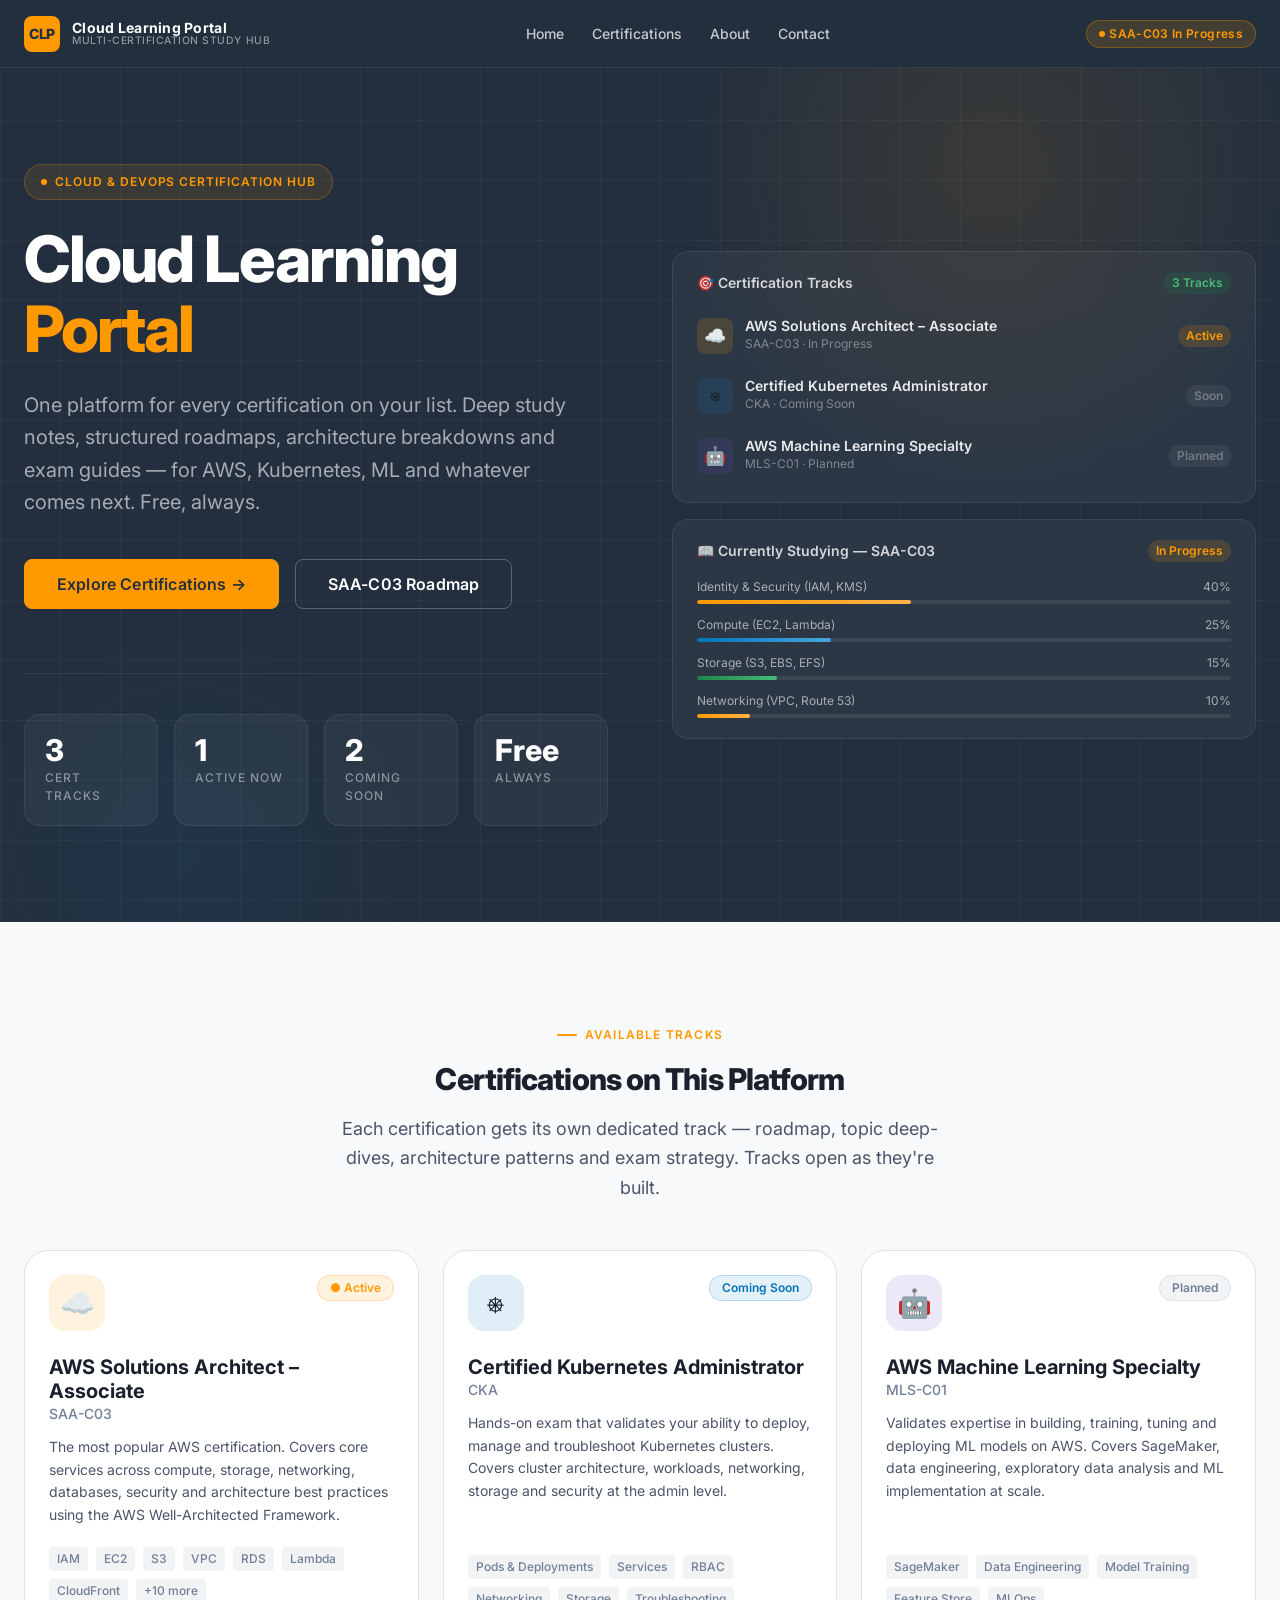
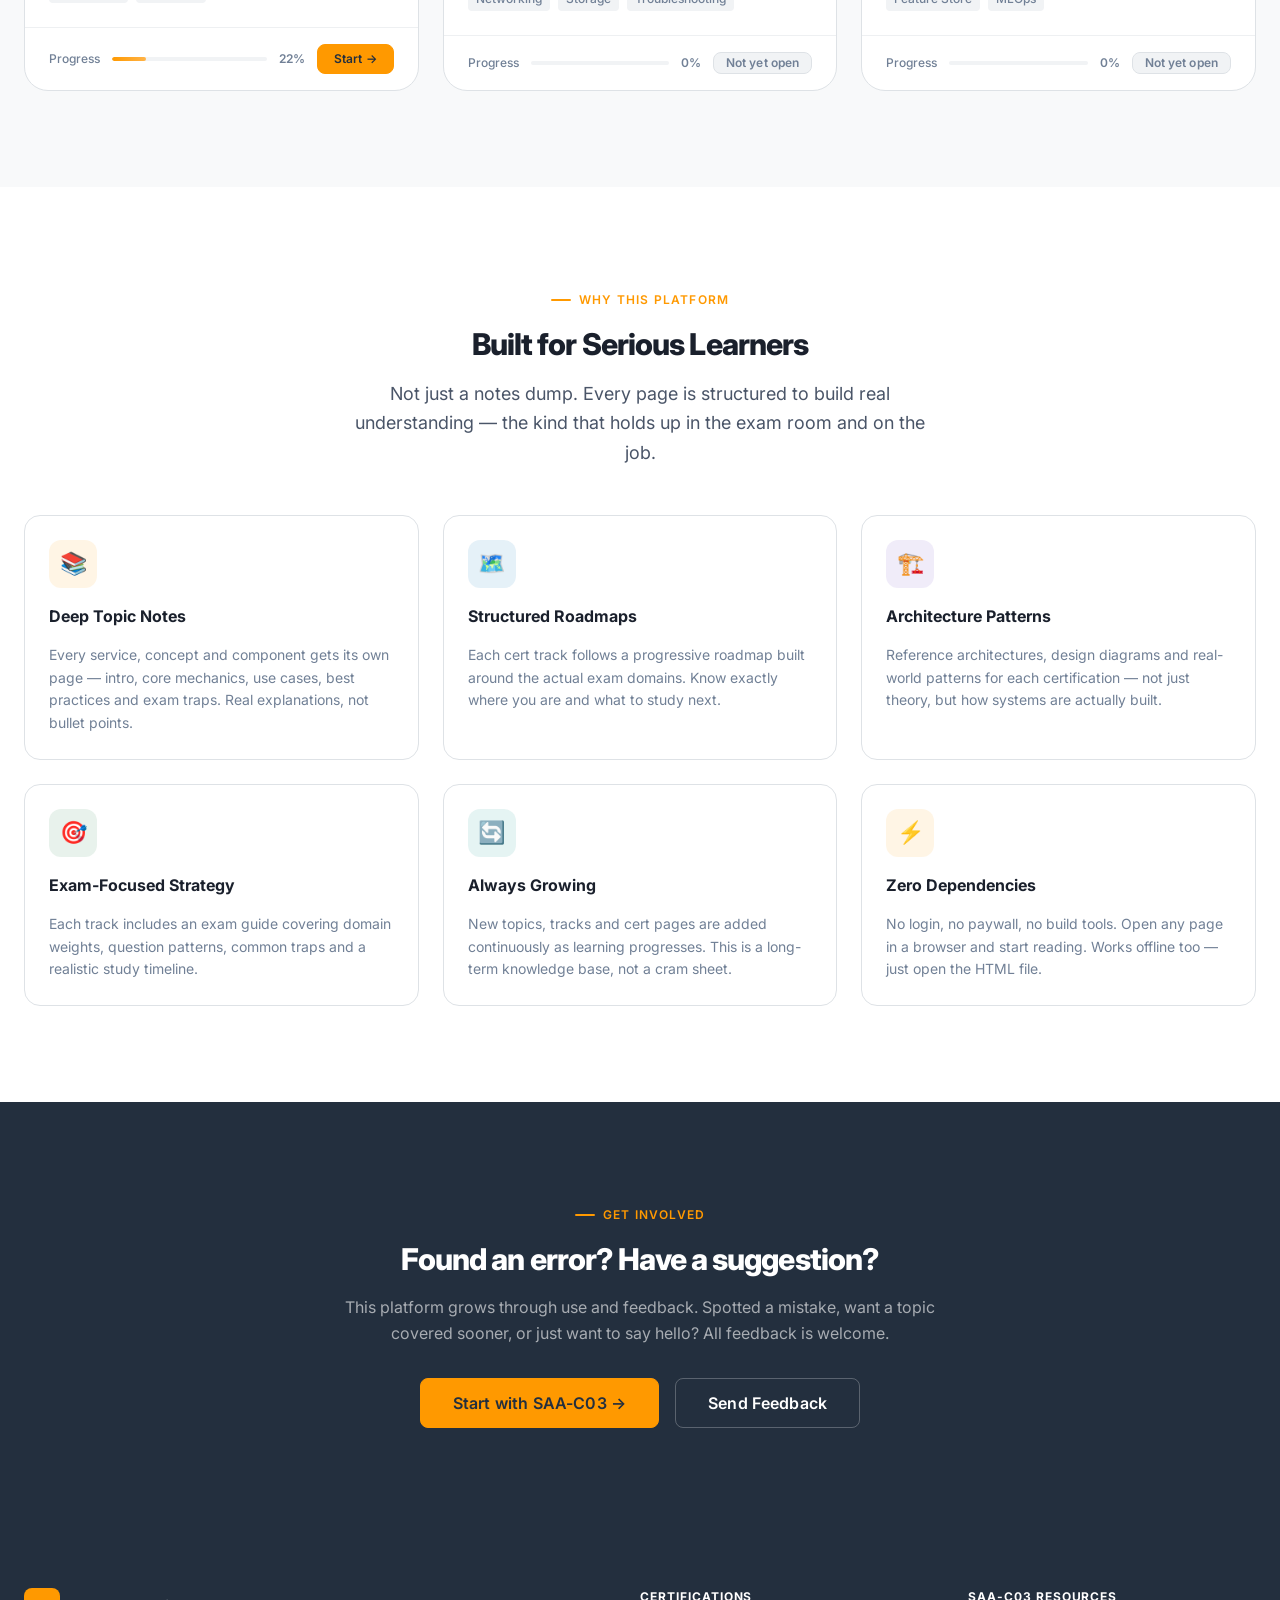
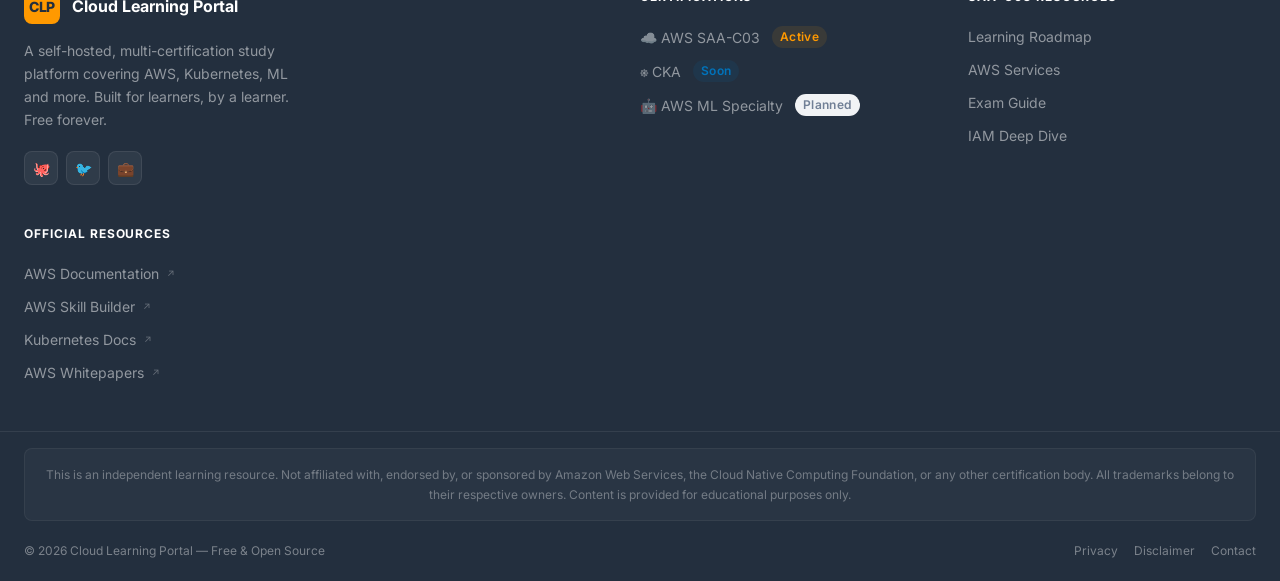
==== commit 43312322: "changing the launching page" ====
--- a/index.html
+++ b/index.html
@@ -197,11 +197,11 @@
       <nav class="navbar__nav" role="navigation" aria-label="Main navigation">
         <a href="index.html"      class="navbar__link active">Home</a>
         <a href="#certifications" class="navbar__link">Certifications</a>
-        <a href="#features"       class="navbar__link">About</a>
-        <a href="#contact"        class="navbar__link">Contact</a>
+        <a href="about.html"      class="navbar__link">About</a>
+        <a href="contact.html"    class="navbar__link">Contact</a>
       </nav>
       <div class="navbar__actions">
-        <span class="navbar__badge">SAA-C03 Active</span>
+        <span class="navbar__badge">SAA-C03 In Progress</span>
         <button class="navbar__hamburger" aria-label="Toggle navigation" aria-expanded="false" aria-controls="mobile-menu">
           <span></span><span></span><span></span>
         </button>
@@ -213,11 +213,11 @@
   <div class="navbar__mobile-menu" id="mobile-menu" role="navigation" aria-label="Mobile navigation">
     <a href="index.html"      class="navbar__mobile-link">🏠 Home</a>
     <a href="#certifications" class="navbar__mobile-link">🎓 Certifications</a>
-    <a href="services/iam.html"                          class="navbar__mobile-link">☁️ AWS SAA-C03</a>
-    <a href="#certifications"                            class="navbar__mobile-link">⎈ CKA — Coming Soon</a>
-    <a href="#certifications"                            class="navbar__mobile-link">🤖 AWS ML Specialty — Coming Soon</a>
-    <a href="#features"       class="navbar__mobile-link">ℹ️ About</a>
-    <a href="#contact"        class="navbar__mobile-link">✉️ Contact</a>
+    <a href="roadmap.html"    class="navbar__mobile-link">☁️ SAA-C03 Track</a>
+    <a href="#certifications" class="navbar__mobile-link">⎈ CKA — Coming Soon</a>
+    <a href="#certifications" class="navbar__mobile-link">🤖 AWS ML — Planned</a>
+    <a href="about.html"      class="navbar__mobile-link">ℹ️ About</a>
+    <a href="contact.html"    class="navbar__mobile-link">✉️ Contact</a>
   </div>
 
   <main id="main-content">
@@ -235,7 +235,7 @@
         <div class="platform-hero__left">
           <div class="platform-hero__eyebrow">
             <span class="platform-hero__eyebrow-dot" aria-hidden="true"></span>
-            Multi-Certification Study Hub
+            Cloud &amp; DevOps Certification Hub
           </div>
 
           <h1 class="platform-hero__title" id="hero-heading">
@@ -243,28 +243,28 @@
           </h1>
 
           <p class="platform-hero__subtitle">
-            One platform for every certification you're chasing — AWS Solutions Architect,
-            Kubernetes (CKA), AWS ML Specialty and more. Deep study notes, roadmaps,
-            architecture patterns and exam guides, always free.
+            One platform for every certification on your list. Deep study notes, structured
+            roadmaps, architecture breakdowns and exam guides — for AWS, Kubernetes, ML and
+            whatever comes next. Free, always.
           </p>
 
           <div class="platform-hero__actions">
-            <a href="services/iam.html" class="btn btn--primary btn--lg">Start Learning →</a>
-            <a href="#certifications"   class="btn btn--ghost-light btn--lg">View Certifications</a>
+            <a href="#certifications" class="btn btn--primary btn--lg">Explore Certifications →</a>
+            <a href="roadmap.html"    class="btn btn--ghost-light btn--lg">SAA-C03 Roadmap</a>
           </div>
 
           <div class="platform-stats stagger">
             <div class="platform-stat fade-in">
-              <div class="platform-stat__number">3+</div>
-              <div class="platform-stat__label">Certifications</div>
+              <div class="platform-stat__number">3</div>
+              <div class="platform-stat__label">Cert Tracks</div>
             </div>
             <div class="platform-stat fade-in">
-              <div class="platform-stat__number">17+</div>
-              <div class="platform-stat__label">AWS Services</div>
+              <div class="platform-stat__number">1</div>
+              <div class="platform-stat__label">Active Now</div>
             </div>
             <div class="platform-stat fade-in">
-              <div class="platform-stat__number">12</div>
-              <div class="platform-stat__label">Learning Tracks</div>
+              <div class="platform-stat__number">2</div>
+              <div class="platform-stat__label">Coming Soon</div>
             </div>
             <div class="platform-stat fade-in">
               <div class="platform-stat__number">Free</div>
@@ -276,39 +276,13 @@
         <!-- Right: visual panels -->
         <div class="platform-hero__right" style="display:flex;flex-direction:column;gap:var(--space-4);">
 
-          <!-- Active study progress panel -->
+          <!-- Certification path panel (primary) -->
           <div class="hero__panel fade-in">
             <div class="hero__panel-header">
-              <span class="hero__panel-title">📊 SAA-C03 Study Progress</span>
-              <span class="hero__panel-badge">In Progress</span>
-            </div>
-            <div class="hero__progress-list">
-              <div class="hero__progress-item">
-                <div class="hero__progress-label"><span>Identity &amp; Security (IAM, KMS)</span><span>40%</span></div>
-                <div class="hero__progress-bar"><div class="hero__progress-fill" data-width="40" style="width:0%"></div></div>
-              </div>
-              <div class="hero__progress-item">
-                <div class="hero__progress-label"><span>Compute (EC2, Lambda)</span><span>25%</span></div>
-                <div class="hero__progress-bar"><div class="hero__progress-fill hero__progress-fill--blue" data-width="25" style="width:0%"></div></div>
-              </div>
-              <div class="hero__progress-item">
-                <div class="hero__progress-label"><span>Storage (S3, EBS, EFS)</span><span>15%</span></div>
-                <div class="hero__progress-bar"><div class="hero__progress-fill hero__progress-fill--green" data-width="15" style="width:0%"></div></div>
-              </div>
-              <div class="hero__progress-item">
-                <div class="hero__progress-label"><span>Networking (VPC, Route 53)</span><span>10%</span></div>
-                <div class="hero__progress-bar"><div class="hero__progress-fill" data-width="10" style="width:0%"></div></div>
-              </div>
-            </div>
-          </div>
-
-          <!-- Certification path panel -->
-          <div class="hero__panel fade-in">
-            <div class="hero__panel-header">
-              <span class="hero__panel-title">🎯 Certification Path</span>
-              <span class="hero__panel-badge hero__panel-badge--green">Active</span>
-            </div>
-            <div style="display:flex;flex-direction:column;gap:var(--space-1);">
+              <span class="hero__panel-title">🎯 Certification Tracks</span>
+              <span class="hero__panel-badge hero__panel-badge--green">3 Tracks</span>
+            </div>
+            <div style="display:flex;flex-direction:column;gap:var(--space-2);">
               <div class="hero__cert-item">
                 <div class="hero__cert-icon hero__cert-icon--orange">☁️</div>
                 <div class="hero__cert-info">
@@ -328,10 +302,36 @@
               <div class="hero__cert-item">
                 <div class="hero__cert-icon" style="background:rgba(107,70,193,0.15);">🤖</div>
                 <div class="hero__cert-info">
-                  <div class="hero__cert-name">AWS ML Specialty</div>
+                  <div class="hero__cert-name">AWS Machine Learning Specialty</div>
                   <div class="hero__cert-meta">MLS-C01 · Planned</div>
                 </div>
                 <span class="hero__cert-status hero__cert-status--locked">Planned</span>
+              </div>
+            </div>
+          </div>
+
+          <!-- SAA-C03 active study progress (secondary — shows what's live now) -->
+          <div class="hero__panel fade-in">
+            <div class="hero__panel-header">
+              <span class="hero__panel-title">📖 Currently Studying — SAA-C03</span>
+              <span class="hero__panel-badge">In Progress</span>
+            </div>
+            <div class="hero__progress-list">
+              <div class="hero__progress-item">
+                <div class="hero__progress-label"><span>Identity &amp; Security (IAM, KMS)</span><span>40%</span></div>
+                <div class="hero__progress-bar"><div class="hero__progress-fill" data-width="40" style="width:0%"></div></div>
+              </div>
+              <div class="hero__progress-item">
+                <div class="hero__progress-label"><span>Compute (EC2, Lambda)</span><span>25%</span></div>
+                <div class="hero__progress-bar"><div class="hero__progress-fill hero__progress-fill--blue" data-width="25" style="width:0%"></div></div>
+              </div>
+              <div class="hero__progress-item">
+                <div class="hero__progress-label"><span>Storage (S3, EBS, EFS)</span><span>15%</span></div>
+                <div class="hero__progress-bar"><div class="hero__progress-fill hero__progress-fill--green" data-width="15" style="width:0%"></div></div>
+              </div>
+              <div class="hero__progress-item">
+                <div class="hero__progress-label"><span>Networking (VPC, Route 53)</span><span>10%</span></div>
+                <div class="hero__progress-bar"><div class="hero__progress-fill" data-width="10" style="width:0%"></div></div>
               </div>
             </div>
           </div>
@@ -346,11 +346,11 @@
     <section class="section section--alt" id="certifications" aria-labelledby="certs-heading">
       <div class="container">
         <div class="section-header section-header--centered fade-in">
-          <p class="section-label">What You Can Study</p>
+          <p class="section-label">Available Tracks</p>
           <h2 class="section-title" id="certs-heading">Certifications on This Platform</h2>
           <p class="section-subtitle">
-            Each certification gets its own dedicated track — roadmap, service deep-dives,
-            architecture patterns and exam strategy. New tracks are added as they're built.
+            Each certification gets its own dedicated track — roadmap, topic deep-dives,
+            architecture patterns and exam strategy. Tracks open as they're built.
           </p>
         </div>
 
@@ -464,12 +464,6 @@
 
         </div><!-- /cert-grid -->
 
-        <!-- "More coming" nudge -->
-        <p class="fade-in" style="text-align:center;margin-top:var(--space-10);font-size:var(--text-sm);color:var(--color-text-muted);">
-          More certifications planned — AWS DevOps Professional, AWS Security Specialty, Azure AZ-900 and others.
-          <a href="#contact" style="color:var(--color-aws-orange);font-weight:var(--font-semibold);">Suggest one →</a>
-        </p>
-
       </div>
     </section><!-- /certifications -->
 
@@ -482,7 +476,7 @@
           <p class="section-label">Why This Platform</p>
           <h2 class="section-title" id="features-heading">Built for Serious Learners</h2>
           <p class="section-subtitle">
-            Not just another notes dump. Every page is structured to build real understanding —
+            Not just a notes dump. Every page is structured to build real understanding —
             the kind that holds up in the exam room and on the job.
           </p>
         </div>
@@ -490,33 +484,33 @@
         <div class="features-grid stagger">
           <div class="feature-card fade-in">
             <div class="feature-card__icon icon-bg--orange">📚</div>
-            <div class="feature-card__title">Deep Service Notes</div>
-            <p class="feature-card__desc">Every AWS service gets a dedicated page — intro, core concepts, use cases, best practices and exam traps. Not bullet points: real explanations.</p>
+            <div class="feature-card__title">Deep Topic Notes</div>
+            <p class="feature-card__desc">Every service, concept and component gets its own page — intro, core mechanics, use cases, best practices and exam traps. Real explanations, not bullet points.</p>
           </div>
           <div class="feature-card fade-in">
             <div class="feature-card__icon icon-bg--blue">🗺️</div>
             <div class="feature-card__title">Structured Roadmaps</div>
-            <p class="feature-card__desc">Follow a 12-track learning roadmap built around the actual exam domains. Know exactly where you are and what to study next.</p>
+            <p class="feature-card__desc">Each cert track follows a progressive roadmap built around the actual exam domains. Know exactly where you are and what to study next.</p>
           </div>
           <div class="feature-card fade-in">
             <div class="feature-card__icon icon-bg--purple">🏗️</div>
             <div class="feature-card__title">Architecture Patterns</div>
-            <p class="feature-card__desc">Real-world AWS architecture diagrams — multi-tier, serverless, event-driven, disaster recovery and Well-Architected Framework walkthroughs.</p>
+            <p class="feature-card__desc">Reference architectures, design diagrams and real-world patterns for each certification — not just theory, but how systems are actually built.</p>
           </div>
           <div class="feature-card fade-in">
             <div class="feature-card__icon icon-bg--green">🎯</div>
             <div class="feature-card__title">Exam-Focused Strategy</div>
-            <p class="feature-card__desc">Each cert track includes an exam guide covering domain weights, question patterns, common traps and a study timeline that actually fits a busy schedule.</p>
+            <p class="feature-card__desc">Each track includes an exam guide covering domain weights, question patterns, common traps and a realistic study timeline.</p>
           </div>
           <div class="feature-card fade-in">
             <div class="feature-card__icon icon-bg--teal">🔄</div>
             <div class="feature-card__title">Always Growing</div>
-            <p class="feature-card__desc">New service pages, certifications and tracks are added continuously. This is a long-term knowledge base, not a one-time cram sheet.</p>
+            <p class="feature-card__desc">New topics, tracks and cert pages are added continuously as learning progresses. This is a long-term knowledge base, not a cram sheet.</p>
           </div>
           <div class="feature-card fade-in">
             <div class="feature-card__icon icon-bg--amber">⚡</div>
             <div class="feature-card__title">Zero Dependencies</div>
-            <p class="feature-card__desc">No login, no paywall, no build tools. Open any page in a browser and start learning. Works offline too — just open the HTML file.</p>
+            <p class="feature-card__desc">No login, no paywall, no build tools. Open any page in a browser and start reading. Works offline too — just open the HTML file.</p>
           </div>
         </div>
       </div>
@@ -529,15 +523,15 @@
       <div class="container" style="text-align:center;max-width:640px;">
         <p class="section-label" style="justify-content:center;color:var(--color-aws-orange);">Get Involved</p>
         <h2 class="section-title" id="contact-heading" style="color:var(--color-text-inverse);margin-bottom:var(--space-4);">
-          Found an error? Want a new cert added?
+          Found an error? Have a suggestion?
         </h2>
         <p style="color:rgba(255,255,255,0.6);line-height:var(--leading-relaxed);margin-bottom:var(--space-8);">
-          This platform grows through feedback. Spotted a mistake in the notes, want a service page prioritised,
-          or think a new certification should be added? Use the feedback form or open an issue on GitHub.
+          This platform grows through use and feedback. Spotted a mistake, want a topic covered
+          sooner, or just want to say hello? All feedback is welcome.
         </p>
         <div style="display:flex;gap:var(--space-4);justify-content:center;flex-wrap:wrap;">
-          <a href="services/iam.html" class="btn btn--primary btn--lg">Start with SAA-C03 →</a>
-          <a href="mailto:feedback@example.com" class="btn btn--ghost-light btn--lg">Send Feedback</a>
+          <a href="roadmap.html"            class="btn btn--primary btn--lg">Start with SAA-C03 →</a>
+          <a href="contact.html"            class="btn btn--ghost-light btn--lg">Send Feedback</a>
         </div>
       </div>
     </section><!-- /contact -->
@@ -573,21 +567,20 @@
           <div>
             <div class="footer__col-title">Certifications</div>
             <ul class="footer__links">
-              <li><a href="services/iam.html"  class="footer__link">☁️ AWS SAA-C03 <span class="badge badge--orange" style="margin-left:4px;">Active</span></a></li>
-              <li><a href="#certifications"     class="footer__link">⎈ CKA <span class="badge badge--blue" style="margin-left:4px;">Soon</span></a></li>
-              <li><a href="#certifications"     class="footer__link">🤖 AWS ML Specialty <span class="badge badge--gray" style="margin-left:4px;">Planned</span></a></li>
-              <li><a href="#certifications"     class="footer__link">🔐 AWS DevOps Pro <span class="badge badge--gray" style="margin-left:4px;">Planned</span></a></li>
+              <li><a href="roadmap.html"      class="footer__link">☁️ AWS SAA-C03 <span class="badge badge--orange" style="margin-left:4px;">Active</span></a></li>
+              <li><a href="#certifications"   class="footer__link">⎈ CKA <span class="badge badge--blue" style="margin-left:4px;">Soon</span></a></li>
+              <li><a href="#certifications"   class="footer__link">🤖 AWS ML Specialty <span class="badge badge--gray" style="margin-left:4px;">Planned</span></a></li>
             </ul>
           </div>
 
-          <!-- SAA-C03 Resources -->
+          <!-- SAA-C03 Quick Links -->
           <div>
             <div class="footer__col-title">SAA-C03 Resources</div>
             <ul class="footer__links">
-              <li><a href="services/iam.html"  class="footer__link">IAM Deep Dive</a></li>
-              <li><a href="services/ec2.html"  class="footer__link">EC2 Notes</a></li>
-              <li><a href="services/s3.html"   class="footer__link">S3 Notes</a></li>
-              <li><a href="services/vpc.html"  class="footer__link">VPC Notes</a></li>
+              <li><a href="roadmap.html"      class="footer__link">Learning Roadmap</a></li>
+              <li><a href="services.html"     class="footer__link">AWS Services</a></li>
+              <li><a href="exam-guide.html"   class="footer__link">Exam Guide</a></li>
+              <li><a href="services/iam.html" class="footer__link">IAM Deep Dive</a></li>
             </ul>
           </div>
 
--- a/shared/css/style.css
+++ b/shared/css/style.css
@@ -1919,3 +1919,104 @@
     grid-template-columns: 1fr;
   }
 }
+
+/* ============================================================
+   16. Multi-Cert / CKA Track Styles
+   ============================================================ */
+
+/* Cert-track nav breadcrumb bar (sits just below main navbar) */
+.cert-track-bar {
+  background: rgba(35,47,62,0.97);
+  border-bottom: 1px solid rgba(255,255,255,0.06);
+  padding: var(--space-2) 0;
+}
+
+.cert-track-bar__inner {
+  max-width: var(--container-max);
+  margin: 0 auto;
+  padding: 0 var(--space-6);
+  display: flex;
+  align-items: center;
+  justify-content: space-between;
+  gap: var(--space-4);
+}
+
+.cert-track-bar__trail {
+  display: flex;
+  align-items: center;
+  gap: var(--space-2);
+  font-size: var(--text-xs);
+  color: rgba(255,255,255,0.45);
+}
+
+.cert-track-bar__trail a {
+  color: rgba(255,255,255,0.45);
+  text-decoration: none;
+  transition: color var(--transition-fast);
+}
+
+.cert-track-bar__trail a:hover { color: var(--color-aws-orange); }
+
+.cert-track-bar__trail-sep { opacity: 0.3; }
+
+.cert-track-bar__trail-current {
+  color: rgba(255,255,255,0.75);
+  font-weight: var(--font-medium);
+}
+
+.cert-track-bar__links {
+  display: flex;
+  align-items: center;
+  gap: var(--space-1);
+}
+
+.cert-track-bar__link {
+  padding: var(--space-1) var(--space-3);
+  font-size: var(--text-xs);
+  font-weight: var(--font-medium);
+  color: rgba(255,255,255,0.55);
+  border-radius: var(--radius-md);
+  text-decoration: none;
+  transition: color var(--transition-fast), background var(--transition-fast);
+  white-space: nowrap;
+}
+
+.cert-track-bar__link:hover {
+  color: var(--color-text-inverse);
+  background: rgba(255,255,255,0.07);
+}
+
+.cert-track-bar__link.active {
+  color: var(--color-aws-orange);
+  background: rgba(255,153,0,0.1);
+}
+
+/* k8s / CKA category colors */
+.k8s-cat--cluster     { border-left: 3px solid #326CE5; }
+.k8s-cat--workloads   { border-left: 3px solid #FF9900; }
+.k8s-cat--services    { border-left: 3px solid #00BCD4; }
+.k8s-cat--storage     { border-left: 3px solid #1D8348; }
+.k8s-cat--security    { border-left: 3px solid #C0392B; }
+.k8s-cat--networking  { border-left: 3px solid #6B46C1; }
+.k8s-cat--observability { border-left: 3px solid #F39C12; }
+
+/* CKA-specific badge accent */
+.badge--k8s {
+  background: rgba(50,108,229,0.1);
+  color: #326CE5;
+  border: 1px solid rgba(50,108,229,0.2);
+}
+
+/* Roadmap card — active variant for CKA (blue accent) */
+.roadmap-card:hover.cka-track {
+  border-color: #326CE5;
+}
+
+.roadmap-card__tag--cka-active {
+  background: rgba(50,108,229,0.1);
+  color: #326CE5;
+  border: 1px solid rgba(50,108,229,0.2);
+}
+
+/* Footer: cert-specific columns on track pages */
+.footer__col-title--k8s { color: #326CE5; }
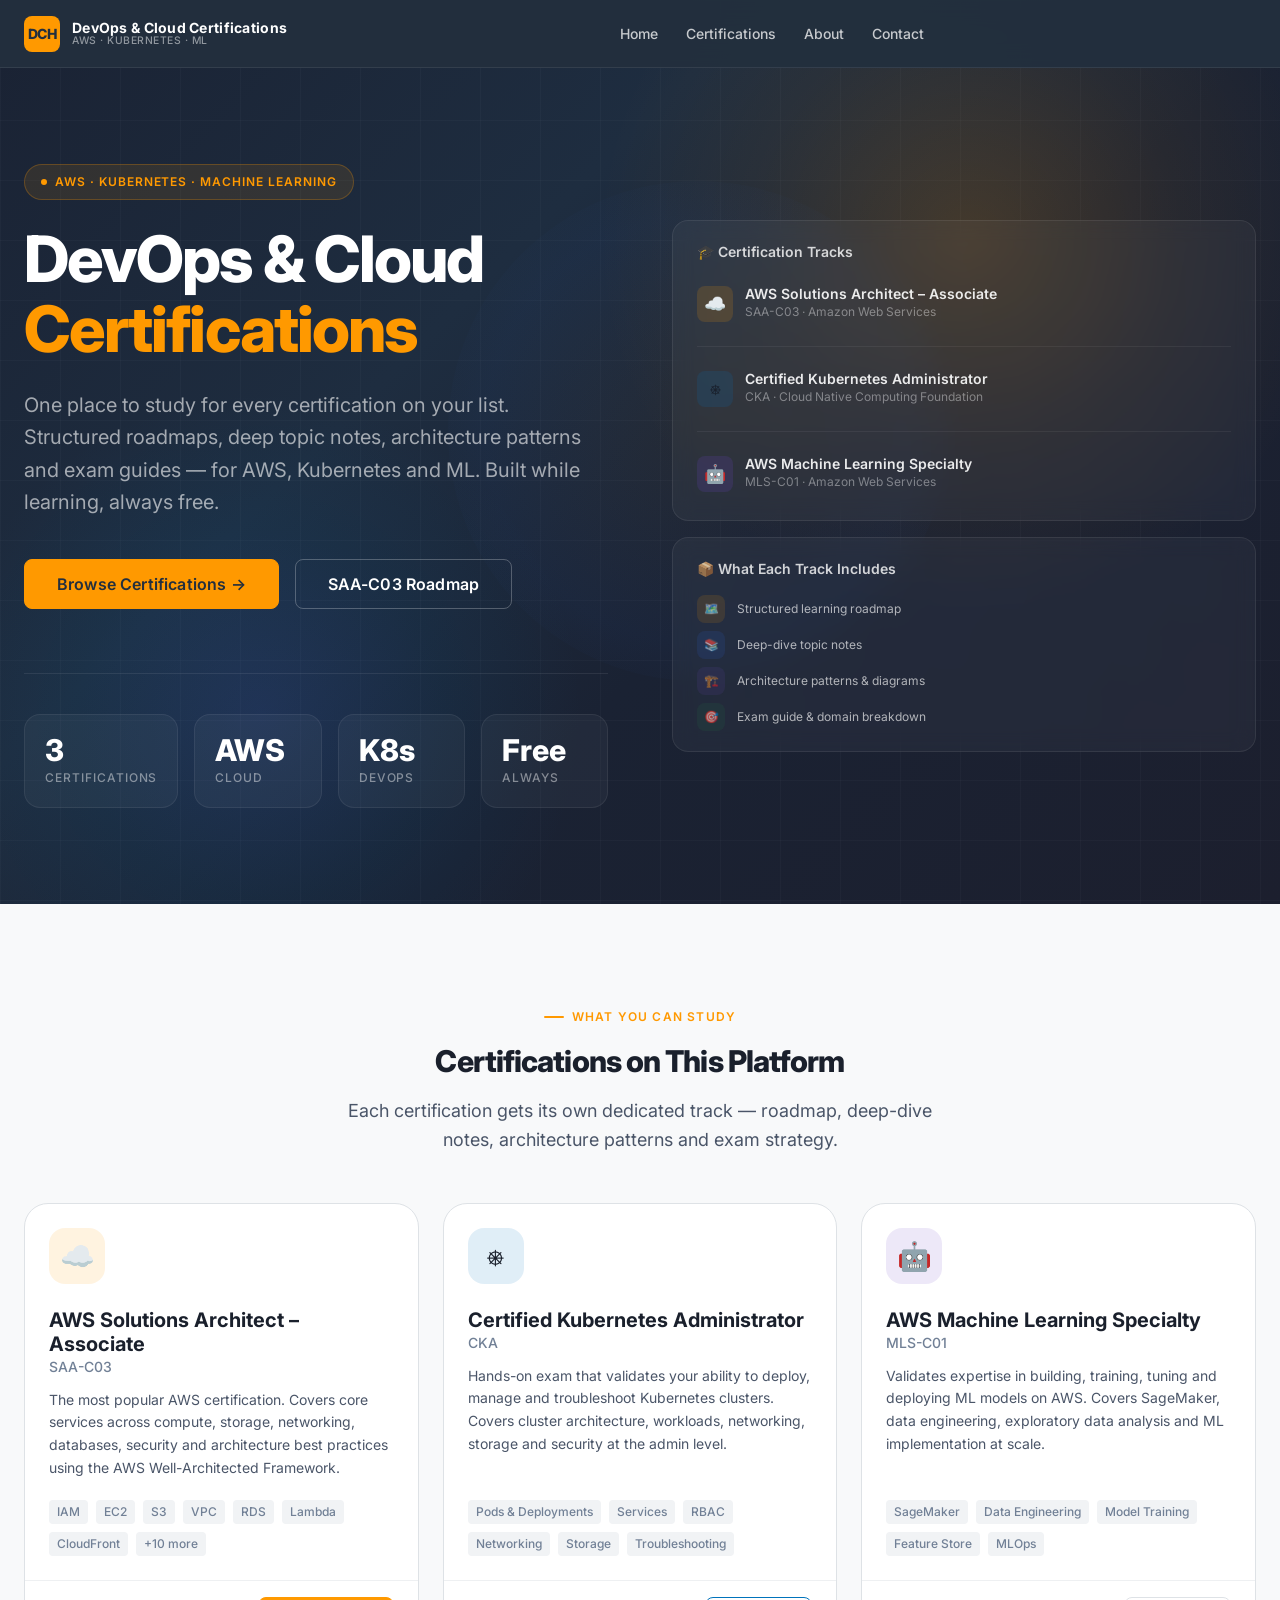
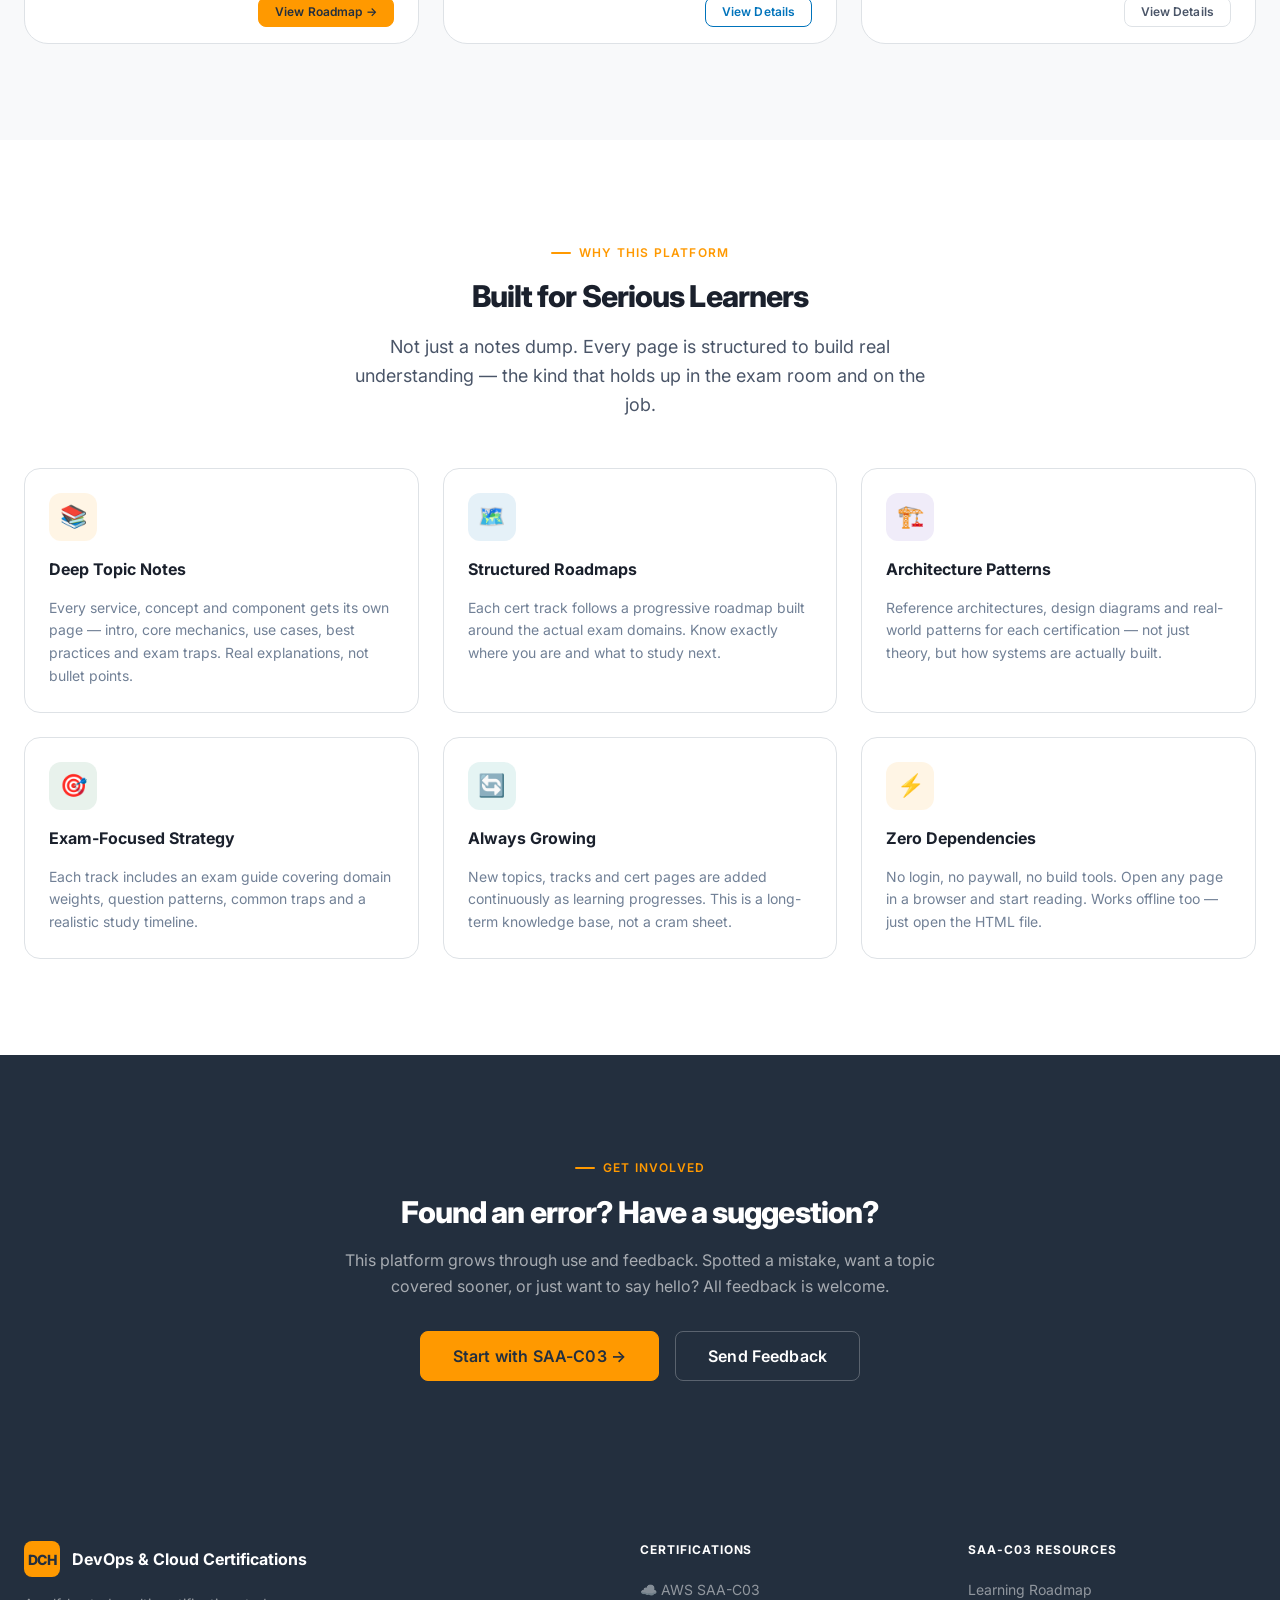
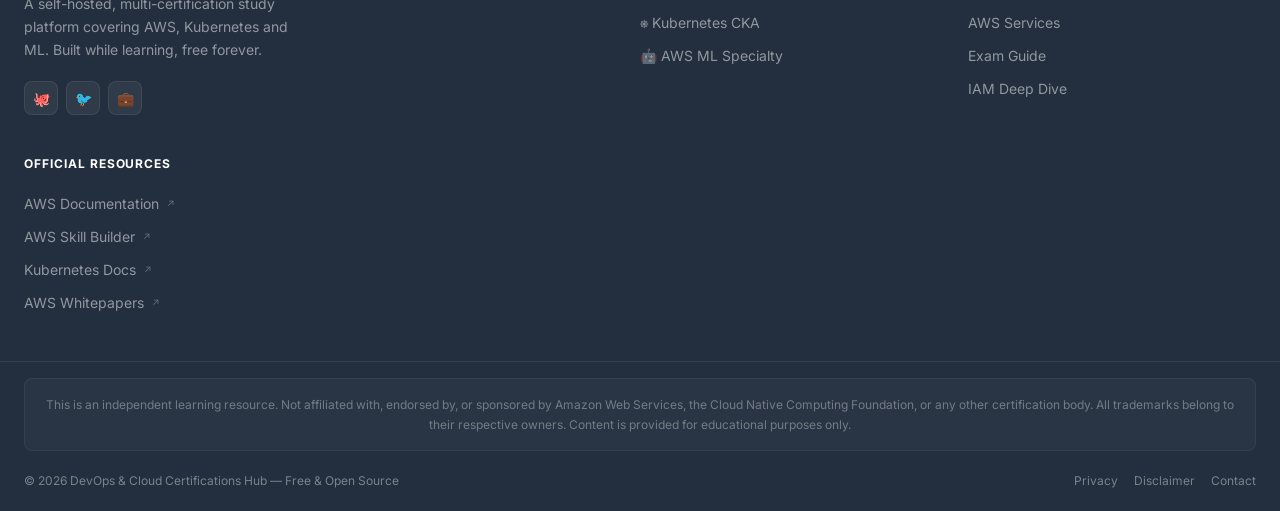
==== commit 09ef5643: "rebrand: rename to DevOps & Cloud Certifications Hub, remove all status labels - Renamed portal: Clo" ====
--- a/index.html
+++ b/index.html
@@ -3,8 +3,8 @@
 <head>
   <meta charset="UTF-8" />
   <meta name="viewport" content="width=device-width, initial-scale=1.0" />
-  <meta name="description" content="Cloud Learning Portal — study notes, roadmaps and exam guides for AWS, Kubernetes, ML and other cloud certifications." />
-  <title>Cloud Learning Portal — AWS · CKA · ML Certifications</title>
+  <meta name="description" content="DevOps & Cloud Certifications Hub — in-depth study notes, roadmaps and exam guides for AWS SAA-C03, Kubernetes CKA and AWS ML Specialty." />
+  <title>DevOps &amp; Cloud Certifications Hub — AWS · CKA · ML</title>
   <link rel="preconnect" href="https://fonts.googleapis.com" />
   <link rel="preconnect" href="https://fonts.gstatic.com" crossorigin />
   <link href="https://fonts.googleapis.com/css2?family=Inter:wght@400;500;600;700;800&display=swap" rel="stylesheet" />
@@ -14,7 +14,7 @@
   <style>
     /* ── Platform Hero ── */
     .platform-hero {
-      background: var(--color-aws-dark);
+      background: linear-gradient(135deg, #1a2233 0%, #1e2d40 35%, #1a2233 60%, #1c1f2e 100%);
       min-height: 100vh;
       display: flex;
       align-items: center;
@@ -25,21 +25,30 @@
     .platform-hero__bg-grid {
       position: absolute; inset: 0;
       background-image:
-        linear-gradient(rgba(255,255,255,0.03) 1px, transparent 1px),
-        linear-gradient(90deg, rgba(255,255,255,0.03) 1px, transparent 1px);
+        linear-gradient(rgba(255,255,255,0.025) 1px, transparent 1px),
+        linear-gradient(90deg, rgba(255,255,255,0.025) 1px, transparent 1px);
       background-size: 60px 60px;
       pointer-events: none;
     }
+    /* Orange glow — AWS side (right) */
     .platform-hero__glow {
-      position: absolute; top: -20%; right: -5%;
-      width: 700px; height: 700px;
-      background: radial-gradient(circle, rgba(255,153,0,0.1) 0%, transparent 65%);
+      position: absolute; top: -15%; right: -5%;
+      width: 750px; height: 750px;
+      background: radial-gradient(circle, rgba(255,153,0,0.18) 0%, rgba(255,153,0,0.06) 40%, transparent 70%);
       border-radius: 50%; pointer-events: none;
     }
+    /* Blue glow — CKA/DevOps side (left) */
     .platform-hero__glow-2 {
-      position: absolute; bottom: -20%; left: -5%;
+      position: absolute; bottom: -15%; left: -5%;
+      width: 650px; height: 650px;
+      background: radial-gradient(circle, rgba(50,108,229,0.16) 0%, rgba(0,115,187,0.07) 40%, transparent 70%);
+      border-radius: 50%; pointer-events: none;
+    }
+    /* Subtle centre blend so the two colours meet */
+    .platform-hero__glow-3 {
+      position: absolute; top: 20%; left: 35%;
       width: 500px; height: 500px;
-      background: radial-gradient(circle, rgba(0,115,187,0.08) 0%, transparent 65%);
+      background: radial-gradient(circle, rgba(255,153,0,0.04) 0%, rgba(50,108,229,0.04) 60%, transparent 80%);
       border-radius: 50%; pointer-events: none;
     }
     .platform-hero__inner {
@@ -187,11 +196,11 @@
   <!-- Navbar -->
   <header class="navbar" role="banner">
     <div class="navbar__inner">
-      <a href="index.html" class="navbar__logo" aria-label="Cloud Learning Portal home">
-        <div class="navbar__logo-icon" aria-hidden="true">CLP</div>
+      <a href="index.html" class="navbar__logo" aria-label="DevOps & Cloud Certifications Hub home">
+        <div class="navbar__logo-icon" aria-hidden="true">DCH</div>
         <div class="navbar__logo-text">
-          <span class="navbar__logo-name">Cloud Learning Portal</span>
-          <span class="navbar__logo-tagline">Multi-Certification Study Hub</span>
+          <span class="navbar__logo-name">DevOps &amp; Cloud Certifications</span>
+          <span class="navbar__logo-tagline">AWS · Kubernetes · ML</span>
         </div>
       </a>
       <nav class="navbar__nav" role="navigation" aria-label="Main navigation">
@@ -201,7 +210,6 @@
         <a href="contact.html"    class="navbar__link">Contact</a>
       </nav>
       <div class="navbar__actions">
-        <span class="navbar__badge">SAA-C03 In Progress</span>
         <button class="navbar__hamburger" aria-label="Toggle navigation" aria-expanded="false" aria-controls="mobile-menu">
           <span></span><span></span><span></span>
         </button>
@@ -213,9 +221,9 @@
   <div class="navbar__mobile-menu" id="mobile-menu" role="navigation" aria-label="Mobile navigation">
     <a href="index.html"      class="navbar__mobile-link">🏠 Home</a>
     <a href="#certifications" class="navbar__mobile-link">🎓 Certifications</a>
-    <a href="roadmap.html"    class="navbar__mobile-link">☁️ SAA-C03 Track</a>
-    <a href="#certifications" class="navbar__mobile-link">⎈ CKA — Coming Soon</a>
-    <a href="#certifications" class="navbar__mobile-link">🤖 AWS ML — Planned</a>
+    <a href="roadmap.html"    class="navbar__mobile-link">☁️ AWS SAA-C03</a>
+    <a href="#certifications" class="navbar__mobile-link">⎈ Kubernetes CKA</a>
+    <a href="#certifications" class="navbar__mobile-link">🤖 AWS ML Specialty</a>
     <a href="about.html"      class="navbar__mobile-link">ℹ️ About</a>
     <a href="contact.html"    class="navbar__mobile-link">✉️ Contact</a>
   </div>
@@ -229,42 +237,43 @@
       <div class="platform-hero__bg-grid" aria-hidden="true"></div>
       <div class="platform-hero__glow"   aria-hidden="true"></div>
       <div class="platform-hero__glow-2" aria-hidden="true"></div>
+      <div class="platform-hero__glow-3" aria-hidden="true"></div>
 
       <div class="platform-hero__inner">
         <!-- Left: copy -->
         <div class="platform-hero__left">
           <div class="platform-hero__eyebrow">
             <span class="platform-hero__eyebrow-dot" aria-hidden="true"></span>
-            Cloud &amp; DevOps Certification Hub
+            AWS · Kubernetes · Machine Learning
           </div>
 
           <h1 class="platform-hero__title" id="hero-heading">
-            Cloud Learning<br><span>Portal</span>
+            DevOps &amp; Cloud<br><span>Certifications</span>
           </h1>
 
           <p class="platform-hero__subtitle">
-            One platform for every certification on your list. Deep study notes, structured
-            roadmaps, architecture breakdowns and exam guides — for AWS, Kubernetes, ML and
-            whatever comes next. Free, always.
+            One place to study for every certification on your list. Structured roadmaps,
+            deep topic notes, architecture patterns and exam guides — for AWS, Kubernetes
+            and ML. Built while learning, always free.
           </p>
 
           <div class="platform-hero__actions">
-            <a href="#certifications" class="btn btn--primary btn--lg">Explore Certifications →</a>
+            <a href="#certifications" class="btn btn--primary btn--lg">Browse Certifications →</a>
             <a href="roadmap.html"    class="btn btn--ghost-light btn--lg">SAA-C03 Roadmap</a>
           </div>
 
           <div class="platform-stats stagger">
             <div class="platform-stat fade-in">
               <div class="platform-stat__number">3</div>
-              <div class="platform-stat__label">Cert Tracks</div>
+              <div class="platform-stat__label">Certifications</div>
             </div>
             <div class="platform-stat fade-in">
-              <div class="platform-stat__number">1</div>
-              <div class="platform-stat__label">Active Now</div>
+              <div class="platform-stat__number">AWS</div>
+              <div class="platform-stat__label">Cloud</div>
             </div>
             <div class="platform-stat fade-in">
-              <div class="platform-stat__number">2</div>
-              <div class="platform-stat__label">Coming Soon</div>
+              <div class="platform-stat__number">K8s</div>
+              <div class="platform-stat__label">DevOps</div>
             </div>
             <div class="platform-stat fade-in">
               <div class="platform-stat__number">Free</div>
@@ -273,65 +282,67 @@
           </div>
         </div><!-- /left -->
 
-        <!-- Right: visual panels -->
+        <!-- Right: clean cert overview panel -->
         <div class="platform-hero__right" style="display:flex;flex-direction:column;gap:var(--space-4);">
 
-          <!-- Certification path panel (primary) -->
           <div class="hero__panel fade-in">
             <div class="hero__panel-header">
-              <span class="hero__panel-title">🎯 Certification Tracks</span>
-              <span class="hero__panel-badge hero__panel-badge--green">3 Tracks</span>
-            </div>
-            <div style="display:flex;flex-direction:column;gap:var(--space-2);">
+              <span class="hero__panel-title">🎓 Certification Tracks</span>
+            </div>
+            <div style="display:flex;flex-direction:column;gap:var(--space-3);">
+
               <div class="hero__cert-item">
                 <div class="hero__cert-icon hero__cert-icon--orange">☁️</div>
                 <div class="hero__cert-info">
                   <div class="hero__cert-name">AWS Solutions Architect – Associate</div>
-                  <div class="hero__cert-meta">SAA-C03 · In Progress</div>
+                  <div class="hero__cert-meta">SAA-C03 · Amazon Web Services</div>
                 </div>
-                <span class="hero__cert-status hero__cert-status--active">Active</span>
-              </div>
+              </div>
+
+              <div style="height:1px;background:rgba(255,255,255,0.06);margin:var(--space-1) 0;"></div>
+
               <div class="hero__cert-item">
                 <div class="hero__cert-icon hero__cert-icon--blue">⎈</div>
                 <div class="hero__cert-info">
                   <div class="hero__cert-name">Certified Kubernetes Administrator</div>
-                  <div class="hero__cert-meta">CKA · Coming Soon</div>
+                  <div class="hero__cert-meta">CKA · Cloud Native Computing Foundation</div>
                 </div>
-                <span class="hero__cert-status hero__cert-status--locked">Soon</span>
-              </div>
+              </div>
+
+              <div style="height:1px;background:rgba(255,255,255,0.06);margin:var(--space-1) 0;"></div>
+
               <div class="hero__cert-item">
-                <div class="hero__cert-icon" style="background:rgba(107,70,193,0.15);">🤖</div>
+                <div class="hero__cert-icon" style="background:rgba(107,70,193,0.18);">🤖</div>
                 <div class="hero__cert-info">
                   <div class="hero__cert-name">AWS Machine Learning Specialty</div>
-                  <div class="hero__cert-meta">MLS-C01 · Planned</div>
+                  <div class="hero__cert-meta">MLS-C01 · Amazon Web Services</div>
                 </div>
-                <span class="hero__cert-status hero__cert-status--locked">Planned</span>
-              </div>
-            </div>
-          </div>
-
-          <!-- SAA-C03 active study progress (secondary — shows what's live now) -->
+              </div>
+
+            </div>
+          </div>
+
+          <!-- What you get panel -->
           <div class="hero__panel fade-in">
             <div class="hero__panel-header">
-              <span class="hero__panel-title">📖 Currently Studying — SAA-C03</span>
-              <span class="hero__panel-badge">In Progress</span>
-            </div>
-            <div class="hero__progress-list">
-              <div class="hero__progress-item">
-                <div class="hero__progress-label"><span>Identity &amp; Security (IAM, KMS)</span><span>40%</span></div>
-                <div class="hero__progress-bar"><div class="hero__progress-fill" data-width="40" style="width:0%"></div></div>
-              </div>
-              <div class="hero__progress-item">
-                <div class="hero__progress-label"><span>Compute (EC2, Lambda)</span><span>25%</span></div>
-                <div class="hero__progress-bar"><div class="hero__progress-fill hero__progress-fill--blue" data-width="25" style="width:0%"></div></div>
-              </div>
-              <div class="hero__progress-item">
-                <div class="hero__progress-label"><span>Storage (S3, EBS, EFS)</span><span>15%</span></div>
-                <div class="hero__progress-bar"><div class="hero__progress-fill hero__progress-fill--green" data-width="15" style="width:0%"></div></div>
-              </div>
-              <div class="hero__progress-item">
-                <div class="hero__progress-label"><span>Networking (VPC, Route 53)</span><span>10%</span></div>
-                <div class="hero__progress-bar"><div class="hero__progress-fill" data-width="10" style="width:0%"></div></div>
+              <span class="hero__panel-title">📦 What Each Track Includes</span>
+            </div>
+            <div style="display:flex;flex-direction:column;gap:var(--space-2);">
+              <div style="display:flex;align-items:center;gap:var(--space-3);font-size:var(--text-xs);color:rgba(255,255,255,0.65);">
+                <span style="width:28px;height:28px;border-radius:var(--radius-md);background:rgba(255,153,0,0.12);display:flex;align-items:center;justify-content:center;flex-shrink:0;">🗺️</span>
+                Structured learning roadmap
+              </div>
+              <div style="display:flex;align-items:center;gap:var(--space-3);font-size:var(--text-xs);color:rgba(255,255,255,0.65);">
+                <span style="width:28px;height:28px;border-radius:var(--radius-md);background:rgba(50,108,229,0.12);display:flex;align-items:center;justify-content:center;flex-shrink:0;">📚</span>
+                Deep-dive topic notes
+              </div>
+              <div style="display:flex;align-items:center;gap:var(--space-3);font-size:var(--text-xs);color:rgba(255,255,255,0.65);">
+                <span style="width:28px;height:28px;border-radius:var(--radius-md);background:rgba(107,70,193,0.12);display:flex;align-items:center;justify-content:center;flex-shrink:0;">🏗️</span>
+                Architecture patterns &amp; diagrams
+              </div>
+              <div style="display:flex;align-items:center;gap:var(--space-3);font-size:var(--text-xs);color:rgba(255,255,255,0.65);">
+                <span style="width:28px;height:28px;border-radius:var(--radius-md);background:rgba(29,131,72,0.12);display:flex;align-items:center;justify-content:center;flex-shrink:0;">🎯</span>
+                Exam guide &amp; domain breakdown
               </div>
             </div>
           </div>
@@ -346,21 +357,20 @@
     <section class="section section--alt" id="certifications" aria-labelledby="certs-heading">
       <div class="container">
         <div class="section-header section-header--centered fade-in">
-          <p class="section-label">Available Tracks</p>
+          <p class="section-label">What You Can Study</p>
           <h2 class="section-title" id="certs-heading">Certifications on This Platform</h2>
           <p class="section-subtitle">
-            Each certification gets its own dedicated track — roadmap, topic deep-dives,
-            architecture patterns and exam strategy. Tracks open as they're built.
+            Each certification gets its own dedicated track — roadmap, deep-dive notes,
+            architecture patterns and exam strategy.
           </p>
         </div>
 
         <div class="cert-grid stagger">
 
-          <!-- AWS SAA-C03 — Active -->
+          <!-- AWS SAA-C03 -->
           <article class="cert-card fade-in" aria-label="AWS Solutions Architect Associate">
             <div class="cert-card__header">
               <div class="cert-card__icon cert-card__icon--aws">☁️</div>
-              <span class="cert-card__badge cert-card__badge--active">● Active</span>
             </div>
             <div class="cert-card__body">
               <div>
@@ -383,21 +393,15 @@
                 <span class="cert-card__topic">+10 more</span>
               </div>
             </div>
-            <div class="cert-card__footer">
-              <span class="cert-card__progress-label">Progress</span>
-              <div class="cert-card__progress-bar">
-                <div class="cert-card__progress-fill" style="width:22%"></div>
-              </div>
-              <span style="font-size:var(--text-xs);color:var(--color-text-muted);font-weight:var(--font-semibold);">22%</span>
-              <a href="services/iam.html" class="btn btn--primary btn--sm">Start →</a>
+            <div class="cert-card__footer" style="justify-content:flex-end;">
+              <a href="roadmap.html" class="btn btn--primary btn--sm">View Roadmap →</a>
             </div>
           </article>
 
-          <!-- CKA — Coming Soon -->
+          <!-- CKA -->
           <article class="cert-card fade-in" aria-label="Certified Kubernetes Administrator">
             <div class="cert-card__header">
               <div class="cert-card__icon cert-card__icon--k8s">⎈</div>
-              <span class="cert-card__badge cert-card__badge--soon">Coming Soon</span>
             </div>
             <div class="cert-card__body">
               <div>
@@ -418,21 +422,15 @@
                 <span class="cert-card__topic">Troubleshooting</span>
               </div>
             </div>
-            <div class="cert-card__footer">
-              <span class="cert-card__progress-label">Progress</span>
-              <div class="cert-card__progress-bar">
-                <div class="cert-card__progress-fill cert-card__progress-fill--blue" style="width:0%"></div>
-              </div>
-              <span style="font-size:var(--text-xs);color:var(--color-text-muted);font-weight:var(--font-semibold);">0%</span>
-              <span class="btn btn--coming-soon btn--sm">Not yet open</span>
+            <div class="cert-card__footer" style="justify-content:flex-end;">
+              <a href="#certifications" class="btn btn--outline-blue btn--sm">View Details</a>
             </div>
           </article>
 
-          <!-- AWS ML Specialty — Planned -->
+          <!-- AWS ML Specialty -->
           <article class="cert-card fade-in" aria-label="AWS Machine Learning Specialty">
             <div class="cert-card__header">
               <div class="cert-card__icon cert-card__icon--ml">🤖</div>
-              <span class="cert-card__badge cert-card__badge--planned">Planned</span>
             </div>
             <div class="cert-card__body">
               <div>
@@ -452,13 +450,8 @@
                 <span class="cert-card__topic">MLOps</span>
               </div>
             </div>
-            <div class="cert-card__footer">
-              <span class="cert-card__progress-label">Progress</span>
-              <div class="cert-card__progress-bar">
-                <div class="cert-card__progress-fill cert-card__progress-fill--purple" style="width:0%"></div>
-              </div>
-              <span style="font-size:var(--text-xs);color:var(--color-text-muted);font-weight:var(--font-semibold);">0%</span>
-              <span class="btn btn--coming-soon btn--sm">Not yet open</span>
+            <div class="cert-card__footer" style="justify-content:flex-end;">
+              <a href="#certifications" class="btn btn--ghost btn--sm">View Details</a>
             </div>
           </article>
 
@@ -548,13 +541,13 @@
 
           <!-- Brand -->
           <div class="footer__brand">
-            <a href="index.html" class="footer__brand-logo" aria-label="Cloud Learning Portal home">
-              <div class="footer__brand-icon" aria-hidden="true">CLP</div>
-              <span class="footer__brand-name">Cloud Learning Portal</span>
+            <a href="index.html" class="footer__brand-logo" aria-label="DevOps & Cloud Certifications Hub home">
+              <div class="footer__brand-icon" aria-hidden="true">DCH</div>
+              <span class="footer__brand-name">DevOps &amp; Cloud Certifications</span>
             </a>
             <p class="footer__brand-desc">
-              A self-hosted, multi-certification study platform covering AWS, Kubernetes,
-              ML and more. Built for learners, by a learner. Free forever.
+              A self-hosted, multi-certification study platform covering AWS, Kubernetes
+              and ML. Built while learning, free forever.
             </p>
             <div class="footer__social">
               <a href="#" class="footer__social-link" aria-label="GitHub">🐙</a>
@@ -567,9 +560,9 @@
           <div>
             <div class="footer__col-title">Certifications</div>
             <ul class="footer__links">
-              <li><a href="roadmap.html"      class="footer__link">☁️ AWS SAA-C03 <span class="badge badge--orange" style="margin-left:4px;">Active</span></a></li>
-              <li><a href="#certifications"   class="footer__link">⎈ CKA <span class="badge badge--blue" style="margin-left:4px;">Soon</span></a></li>
-              <li><a href="#certifications"   class="footer__link">🤖 AWS ML Specialty <span class="badge badge--gray" style="margin-left:4px;">Planned</span></a></li>
+              <li><a href="roadmap.html"    class="footer__link">☁️ AWS SAA-C03</a></li>
+              <li><a href="#certifications" class="footer__link">⎈ Kubernetes CKA</a></li>
+              <li><a href="#certifications" class="footer__link">🤖 AWS ML Specialty</a></li>
             </ul>
           </div>
 
@@ -607,7 +600,7 @@
       </p>
       <div class="footer__bottom">
         <div class="footer__bottom-inner">
-          <p class="footer__copy">© <span id="footer-year"></span> Cloud Learning Portal — Free &amp; Open Source</p>
+          <p class="footer__copy">© <span id="footer-year"></span> DevOps &amp; Cloud Certifications Hub — Free &amp; Open Source</p>
           <nav class="footer__legal" aria-label="Legal links">
             <a href="#" class="footer__legal-link">Privacy</a>
             <a href="#" class="footer__legal-link">Disclaimer</a>
